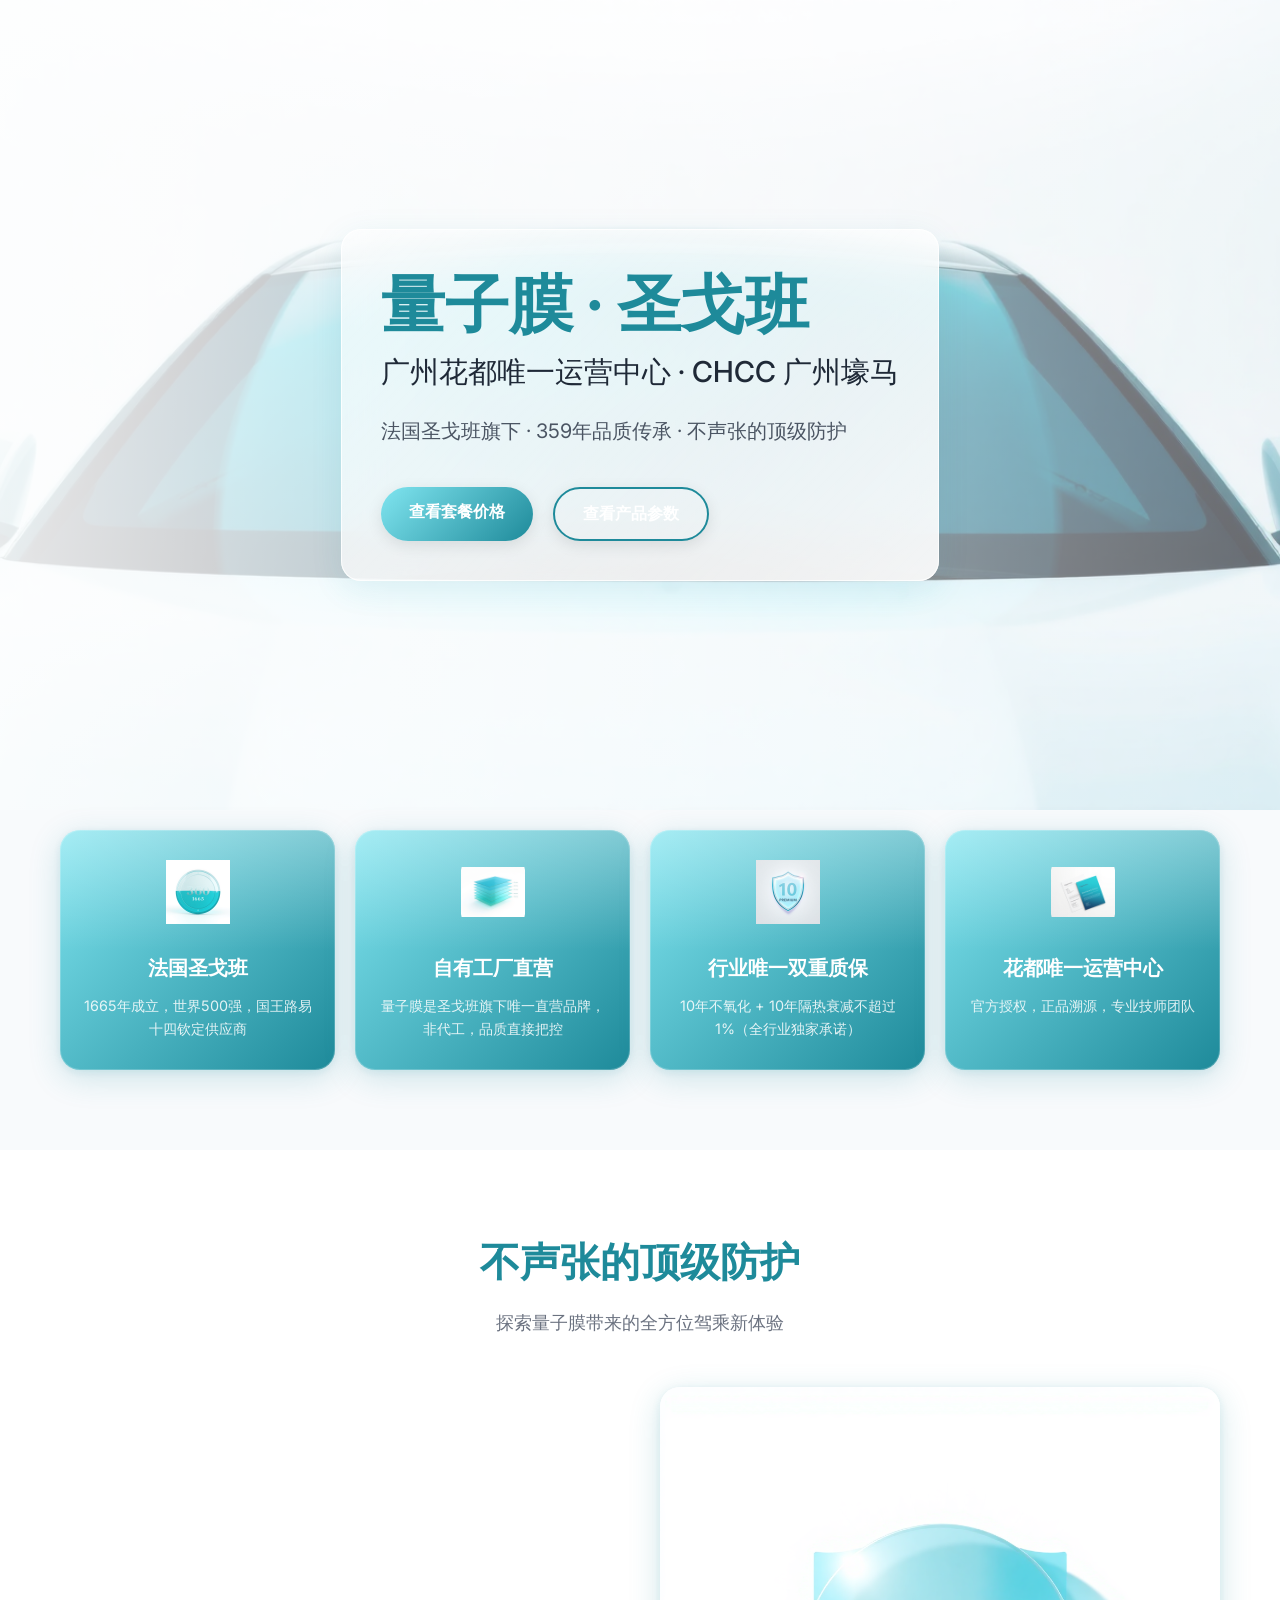
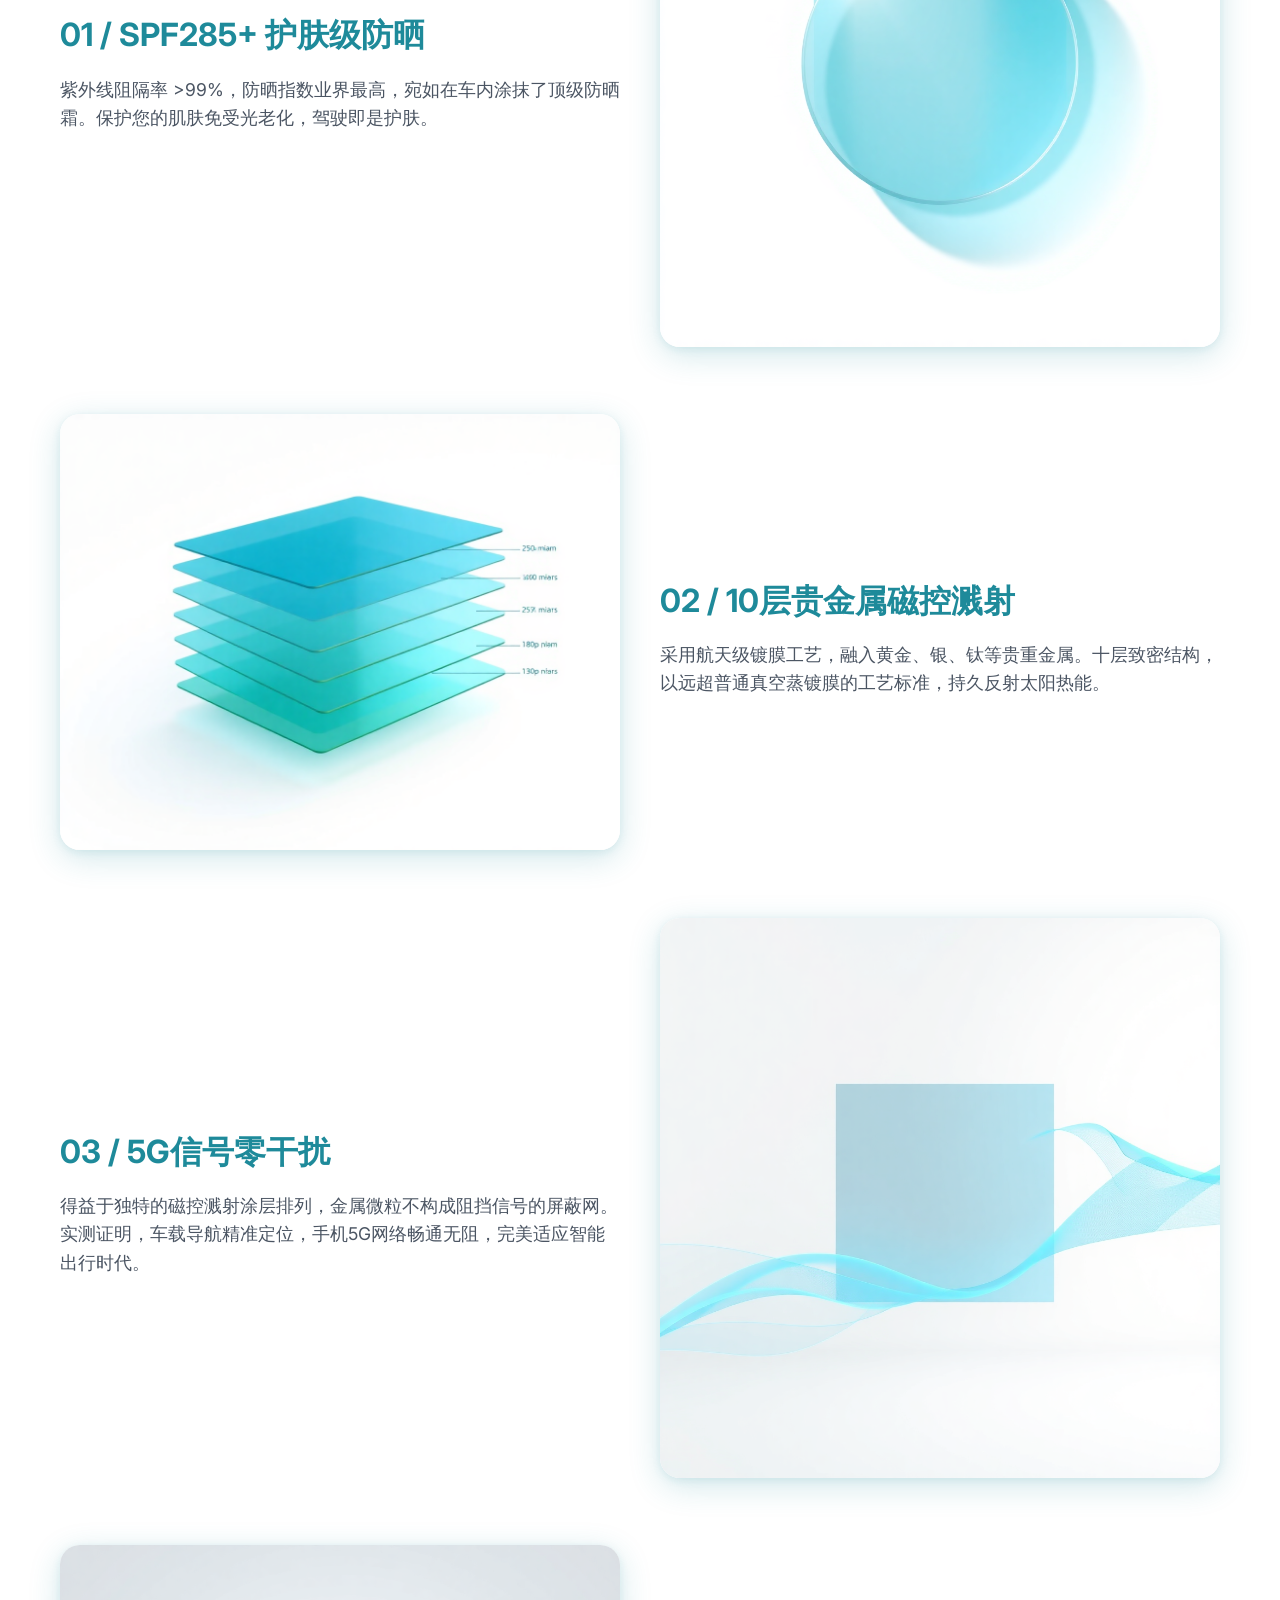
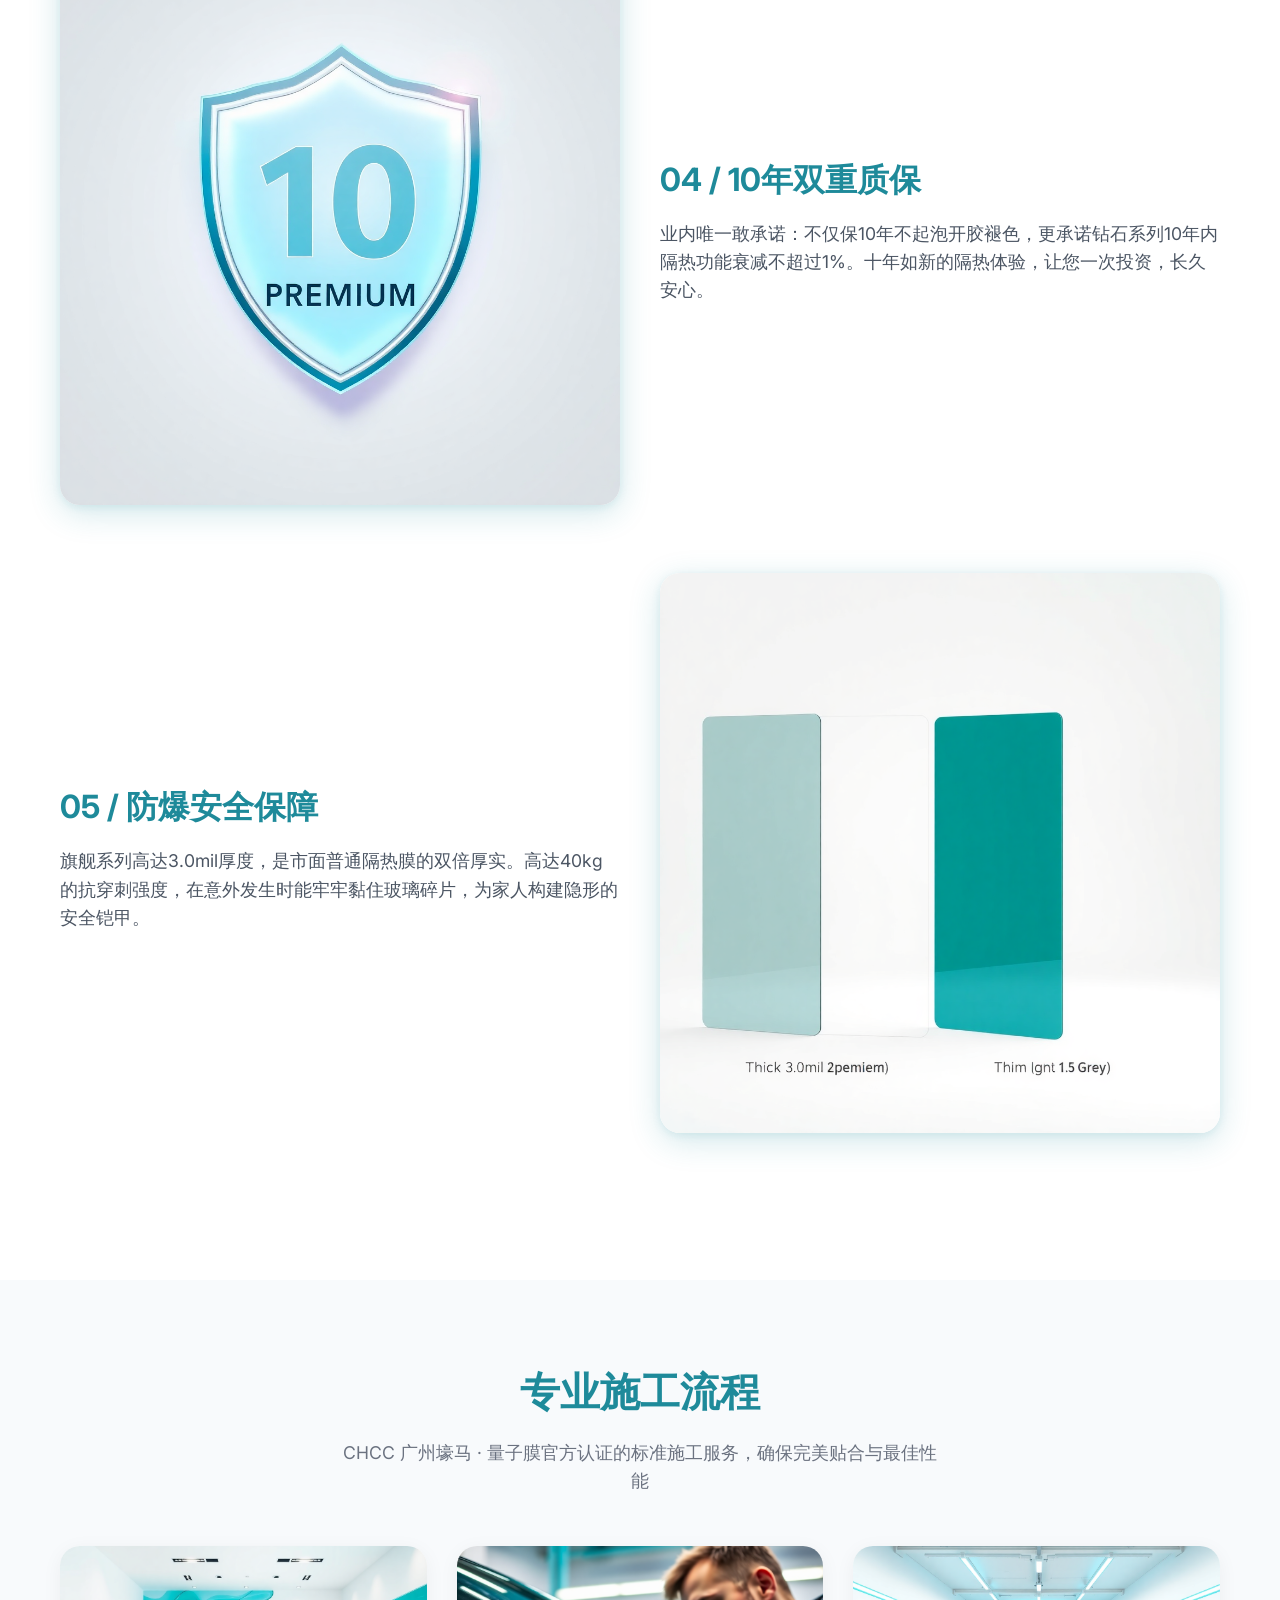
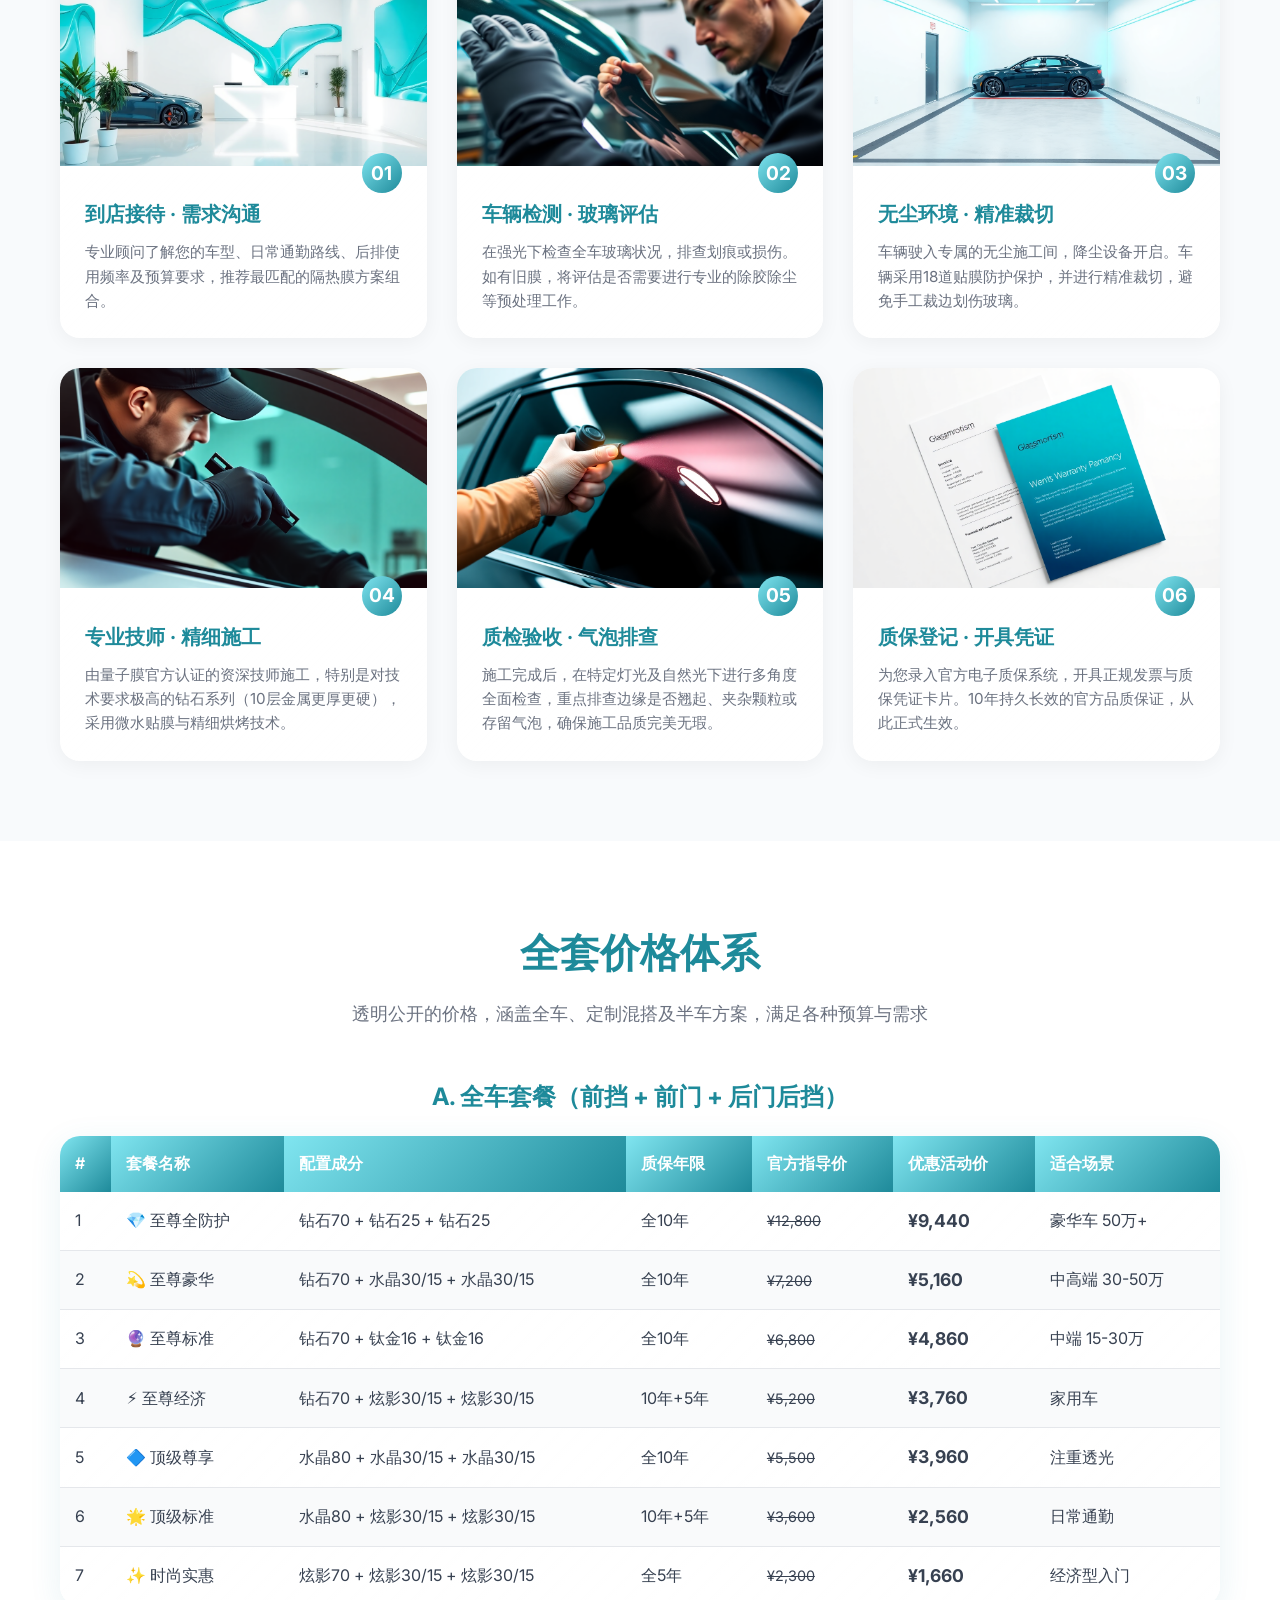
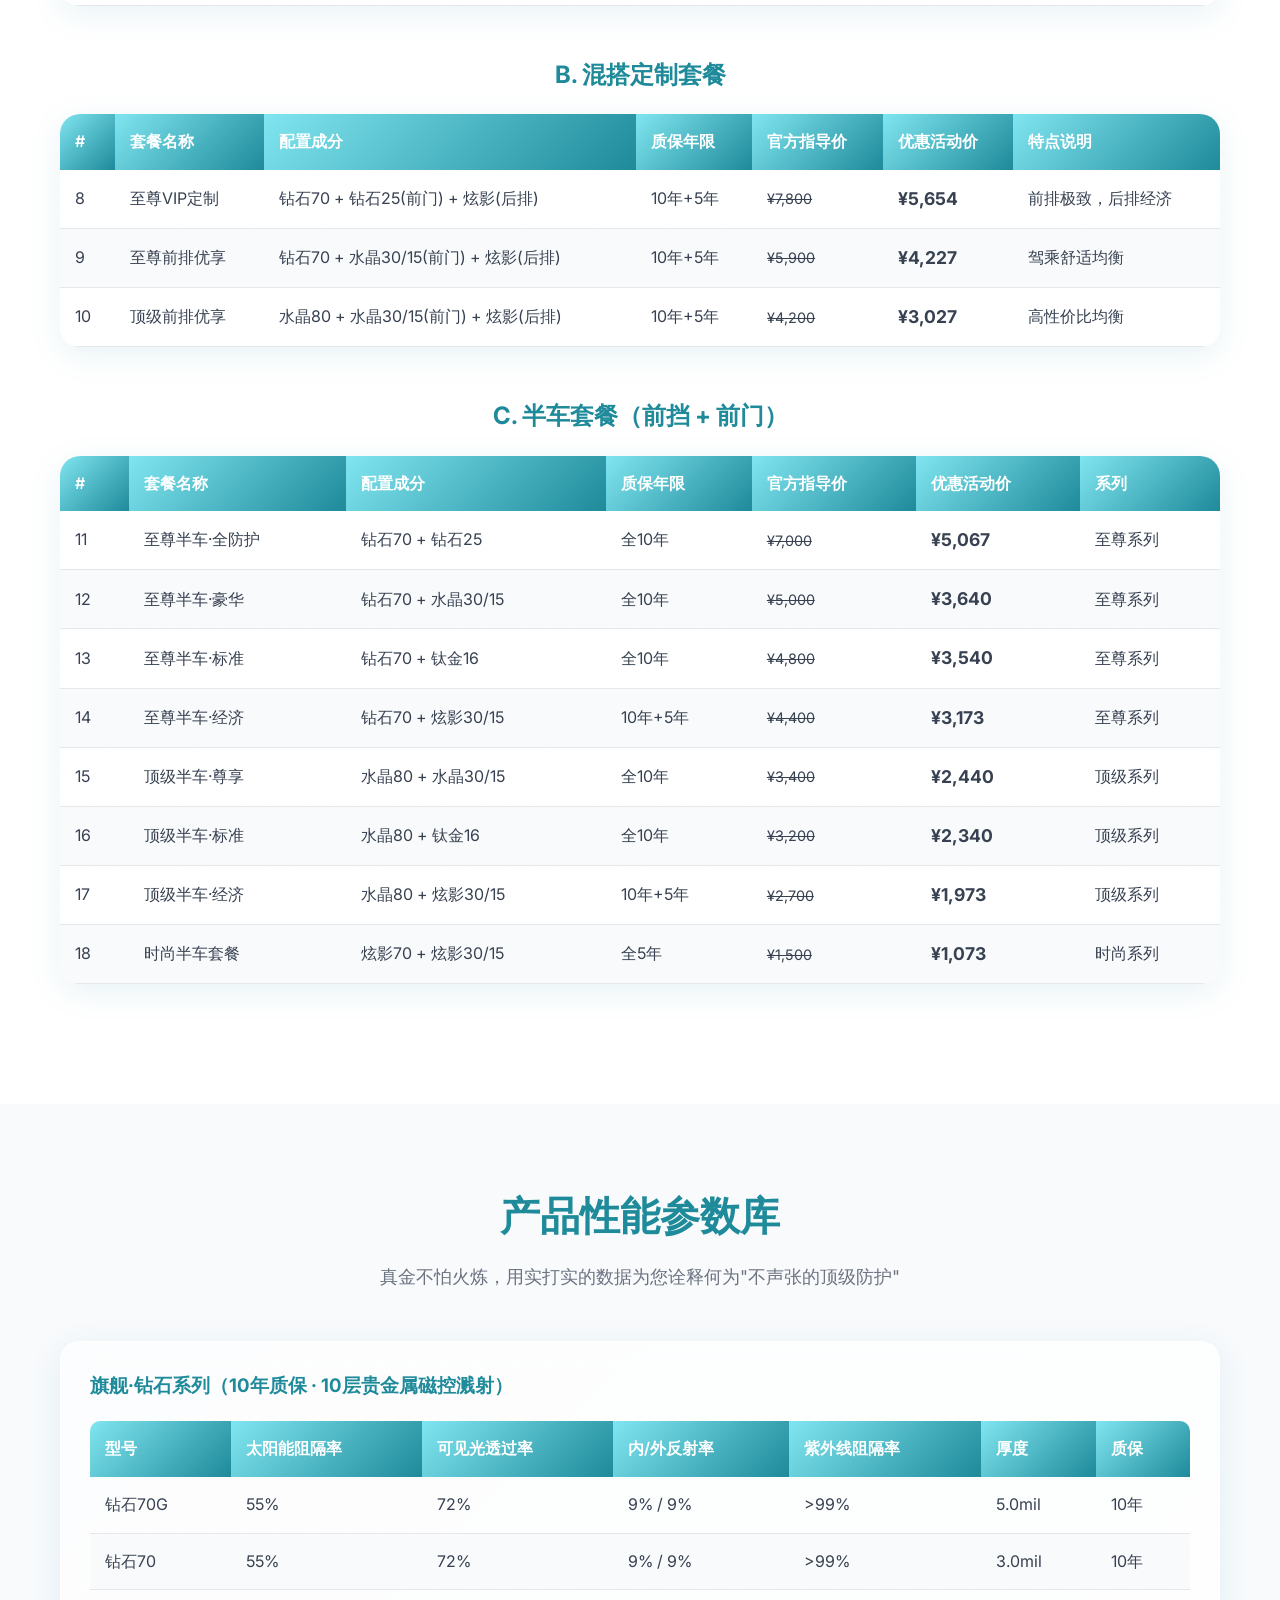
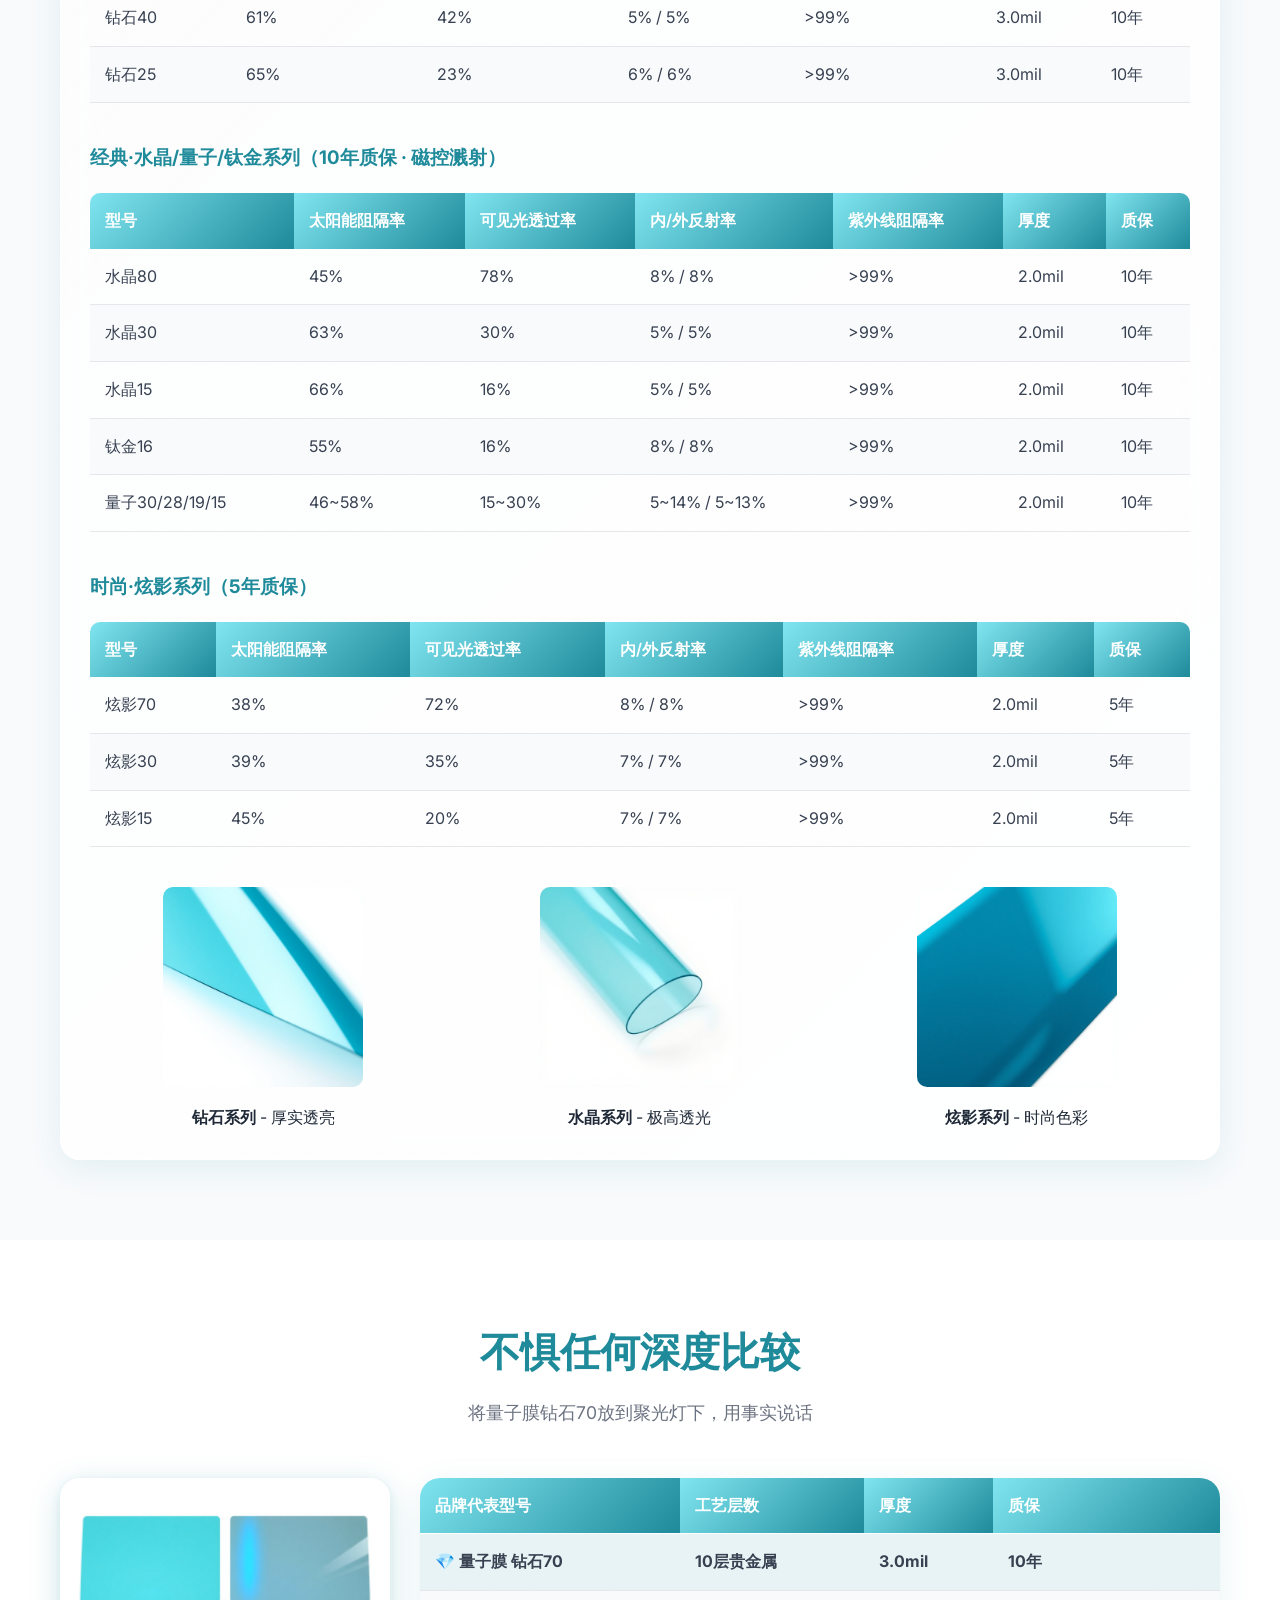
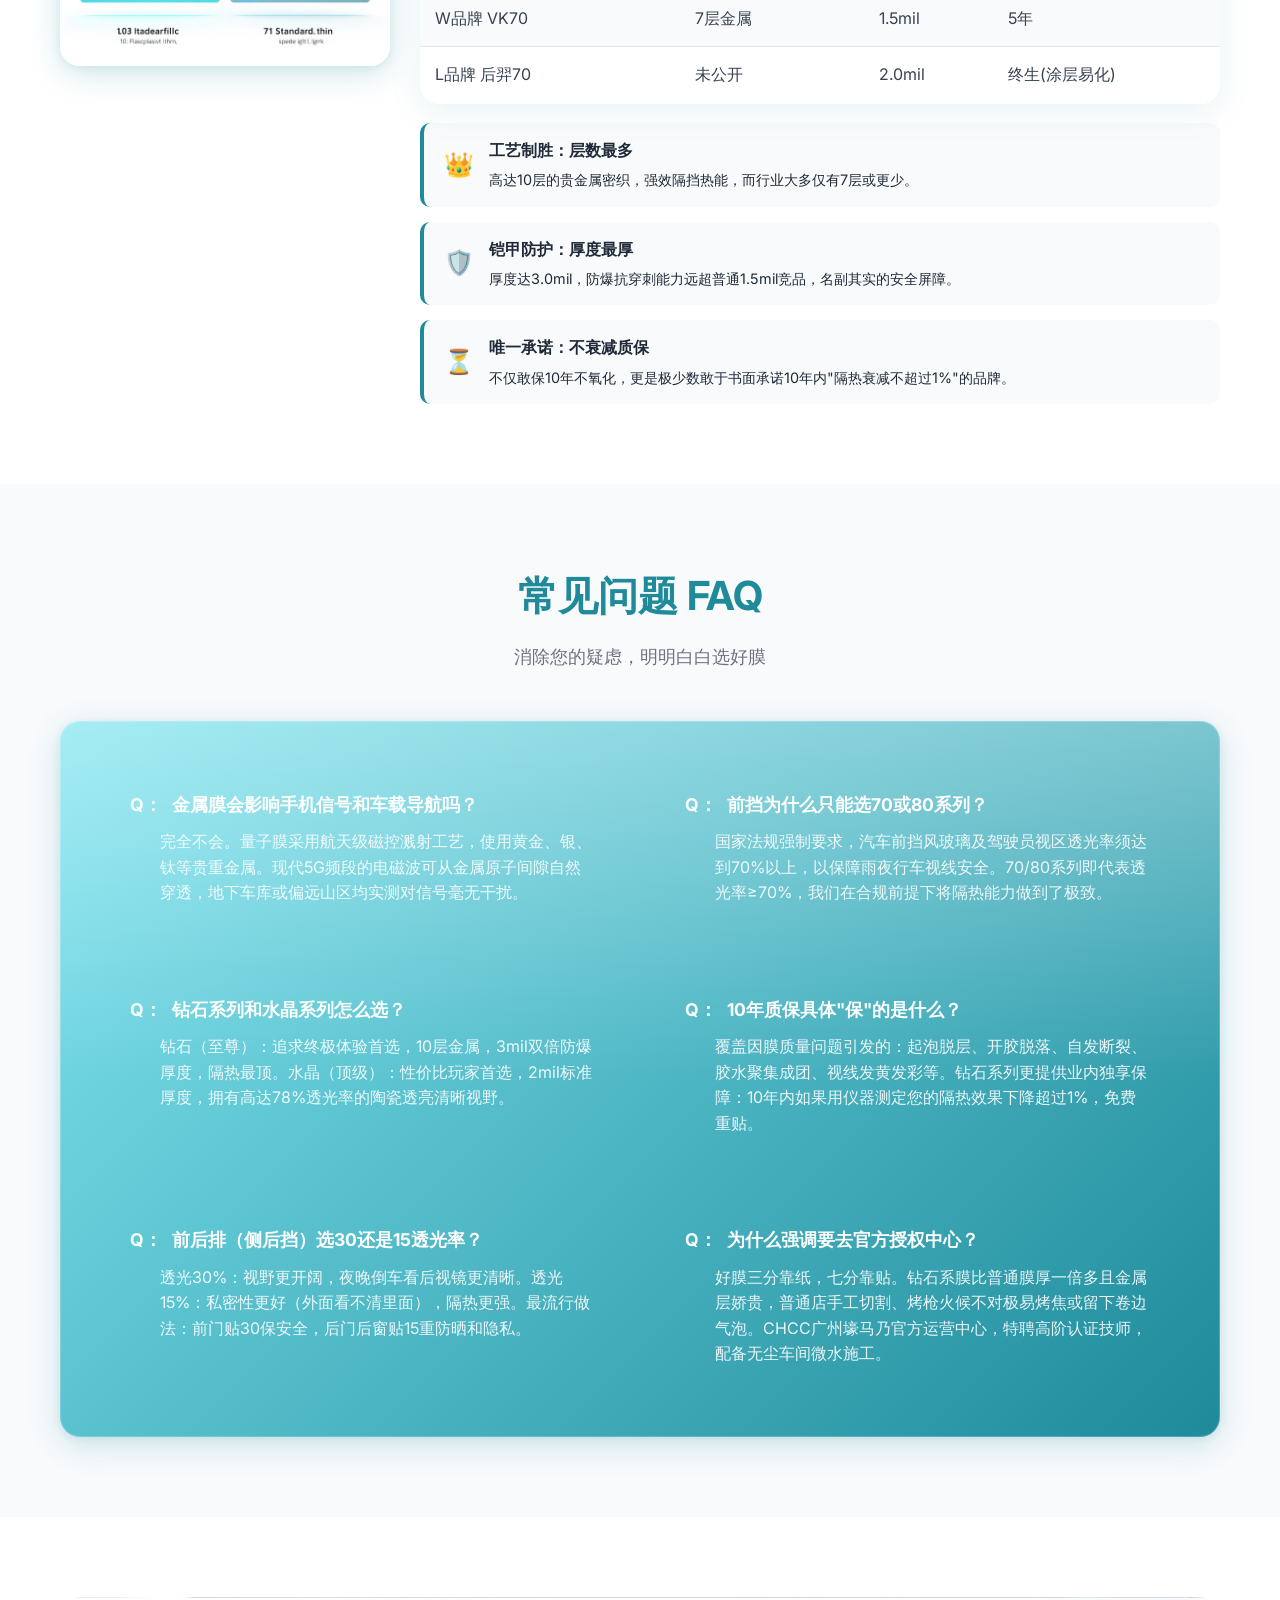
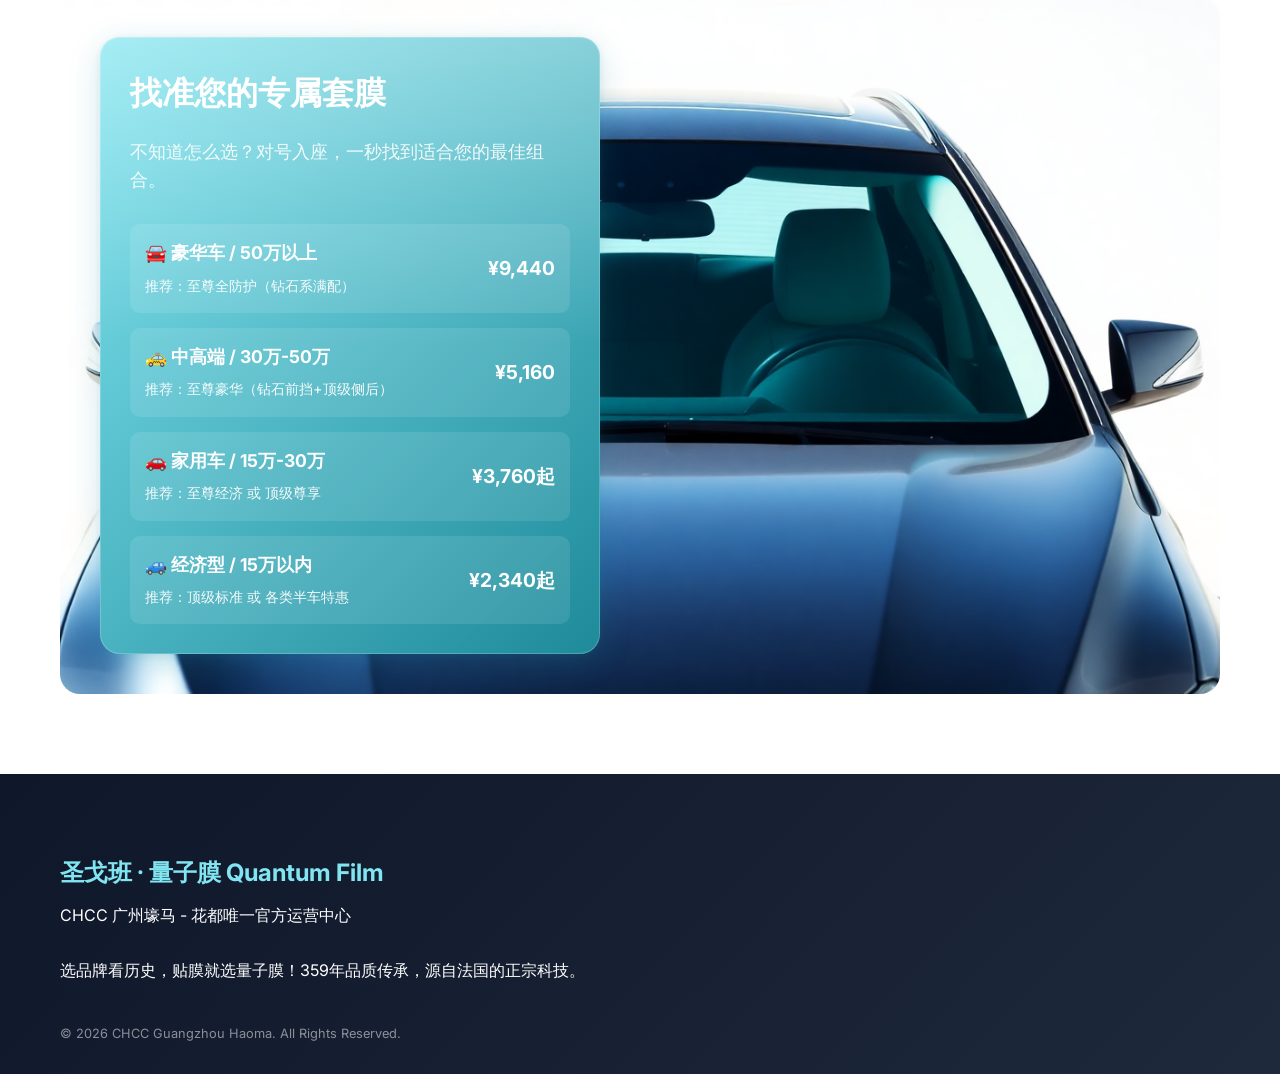
==== index.html @ 3afe1ba3 "feat: 量子膜官方介绍网页初始版本 - 完整的产品介绍页面 - 包含品牌信任背书、核心卖点、套餐价格 - 专业施工流程、产品参数、FAQ等模块 - Glassmorphism 设计风格  Co-A" ====
<!DOCTYPE html>
<html lang="zh-CN">

<head>
    <meta charset="UTF-8">
    <meta name="viewport" content="width=device-width, initial-scale=1.0">
    <title>量子膜 · 圣戈班 - CHCC广州壕马唯一运营中心</title>
    <!-- 引入Google字体 -->
    <link rel="preconnect" href="https://fonts.googleapis.com">
    <link rel="preconnect" href="https://fonts.gstatic.com" crossorigin>
    <link href="https://fonts.googleapis.com/css2?family=Inter:wght@400;500;600;700&display=swap" rel="stylesheet">
    <link rel="stylesheet" href="index.css">
</head>

<body>

    <!-- 模块一：Hero 首屏 -->
    <header class="hero">
        <div class="container">
            <div class="hero-content quantum-glass-light" style="padding: 40px; border-radius: 20px;">
                <h1>量子膜 · 圣戈班</h1>
                <h2>广州花都唯一运营中心 · CHCC 广州壕马</h2>
                <p>法国圣戈班旗下 · 359年品质传承 · 不声张的顶级防护</p>
                <div class="hero-buttons">
                    <a href="#pricing" class="btn btn-primary">查看套餐价格</a>
                    <a href="#parameters" class="btn btn-primary"
                        style="background: transparent; border: 2px solid var(--cyan-deep);">查看产品参数</a>
                </div>
            </div>
        </div>
    </header>

    <!-- 模块二：品牌信任背书（4个卡片） -->
    <section class="trust-cards-section" id="trust">
        <div class="container">
            <div class="grid-4 trust-cards">
                <div class="quantum-glass trust-card interactive-card">
                    <img src="generated_images/02_saint_gobain_badge.png" alt="法国圣戈班">
                    <h3>法国圣戈班</h3>
                    <p>1665年成立，世界500强，国王路易十四钦定供应商</p>
                </div>
                <div class="quantum-glass trust-card interactive-card">
                    <img src="generated_images/03_10_layer_tech.png" style="border-radius: 10px;" alt="自有工厂直营">
                    <h3>自有工厂直营</h3>
                    <p>量子膜是圣戈班旗下唯一直营品牌，非代工，品质直接把控</p>
                </div>
                <div class="quantum-glass trust-card interactive-card">
                    <img src="generated_images/06_10year_warranty.png" alt="行业唯一双重质保">
                    <h3>行业唯一双重质保</h3>
                    <p>10年不氧化 + 10年隔热衰减不超过1%（全行业独家承诺）</p>
                </div>
                <div class="quantum-glass trust-card interactive-card">
                    <img src="generated_images/13_warranty_card.png" style="border-radius: 10px;" alt="花都唯一运营中心">
                    <h3>花都唯一运营中心</h3>
                    <p>官方授权，正品溯源，专业技师团队</p>
                </div>
            </div>
        </div>
    </section>

    <!-- 模块三：核心卖点（5个） -->
    <section class="features" id="features">
        <div class="container">
            <div class="section-header">
                <h2>不声张的顶级防护</h2>
                <p>探索量子膜带来的全方位驾乘新体验</p>
            </div>

            <!-- 卖点1 -->
            <div class="feature-item">
                <div class="feature-image" style="flex: 1;">
                    <img src="generated_images/04_spf_protection.png" alt="SPF285+ 护肤级防晒">
                </div>
                <div class="feature-content" style="flex: 1;">
                    <h3>01 / SPF285+ 护肤级防晒</h3>
                    <p>紫外线阻隔率 >99%，防晒指数业界最高，宛如在车内涂抹了顶级防晒霜。保护您的肌肤免受光老化，驾驶即是护肤。</p>
                </div>
            </div>

            <!-- 卖点2 -->
            <div class="feature-item">
                <div class="feature-image" style="flex: 1;">
                    <img src="generated_images/03_10_layer_tech.png" alt="10层贵金属磁控溅射">
                </div>
                <div class="feature-content" style="flex: 1;">
                    <h3>02 / 10层贵金属磁控溅射</h3>
                    <p>采用航天级镀膜工艺，融入黄金、银、钛等贵重金属。十层致密结构，以远超普通真空蒸镀膜的工艺标准，持久反射太阳热能。</p>
                </div>
            </div>

            <!-- 卖点3 -->
            <div class="feature-item">
                <div class="feature-image" style="flex: 1;">
                    <img src="generated_images/05_5g_signal.png" alt="5G信号零干扰">
                </div>
                <div class="feature-content" style="flex: 1;">
                    <h3>03 / 5G信号零干扰</h3>
                    <p>得益于独特的磁控溅射涂层排列，金属微粒不构成阻挡信号的屏蔽网。实测证明，车载导航精准定位，手机5G网络畅通无阻，完美适应智能出行时代。</p>
                </div>
            </div>

            <!-- 卖点4 -->
            <div class="feature-item">
                <div class="feature-image" style="flex: 1;">
                    <img src="generated_images/06_10year_warranty.png" alt="10年双重质保">
                </div>
                <div class="feature-content" style="flex: 1;">
                    <h3>04 / 10年双重质保</h3>
                    <p>业内唯一敢承诺：不仅保10年不起泡开胶褪色，更承诺钻石系列10年内隔热功能衰减不超过1%。十年如新的隔热体验，让您一次投资，长久安心。</p>
                </div>
            </div>

            <!-- 卖点5 -->
            <div class="feature-item">
                <div class="feature-image" style="flex: 1;">
                    <img src="generated_images/07_safety_thickness.png" alt="防爆安全保障">
                </div>
                <div class="feature-content" style="flex: 1;">
                    <h3>05 / 防爆安全保障</h3>
                    <p>旗舰系列高达3.0mil厚度，是市面普通隔热膜的双倍厚实。高达40kg的抗穿刺强度，在意外发生时能牢牢黏住玻璃碎片，为家人构建隐形的安全铠甲。</p>
                </div>
            </div>

        </div>
    </section>

    <!-- 模块四：贴膜施工流程 -->
    <section class="process" id="process">
        <div class="container">
            <div class="section-header">
                <h2>专业施工流程</h2>
                <p>CHCC 广州壕马 · 量子膜官方认证的标准施工服务，确保完美贴合与最佳性能</p>
            </div>

            <div class="process-grid">
                <div class="process-card">
                    <img src="generated_images/08_reception.png" alt="到店接待" class="process-img">
                    <div class="process-content quantum-glass-light"
                        style="box-shadow: none; border-radius: 0 0 20px 20px;">
                        <span class="process-number">01</span>
                        <h3>到店接待 · 需求沟通</h3>
                        <p>专业顾问了解您的车型、日常通勤路线、后排使用频率及预算要求，推荐最匹配的隔热膜方案组合。</p>
                    </div>
                </div>

                <div class="process-card">
                    <img src="generated_images/09_inspection.png" alt="车辆检测" class="process-img">
                    <div class="process-content quantum-glass-light"
                        style="box-shadow: none; border-radius: 0 0 20px 20px;">
                        <span class="process-number">02</span>
                        <h3>车辆检测 · 玻璃评估</h3>
                        <p>在强光下检查全车玻璃状况，排查划痕或损伤。如有旧膜，将评估是否需要进行专业的除胶除尘等预处理工作。</p>
                    </div>
                </div>

                <div class="process-card">
                    <img src="generated_images/10_clean_workshop.png" alt="无尘环境" class="process-img">
                    <div class="process-content quantum-glass-light"
                        style="box-shadow: none; border-radius: 0 0 20px 20px;">
                        <span class="process-number">03</span>
                        <h3>无尘环境 · 精准裁切</h3>
                        <p>车辆驶入专属的无尘施工间，降尘设备开启。车辆采用18道贴膜防护保护，并进行精准裁切，避免手工裁边划伤玻璃。</p>
                    </div>
                </div>

                <div class="process-card">
                    <img src="generated_images/11_installation.png" alt="专业技师" class="process-img">
                    <div class="process-content quantum-glass-light"
                        style="box-shadow: none; border-radius: 0 0 20px 20px;">
                        <span class="process-number">04</span>
                        <h3>专业技师 · 精细施工</h3>
                        <p>由量子膜官方认证的资深技师施工，特别是对技术要求极高的钻石系列（10层金属更厚更硬），采用微水贴膜与精细烘烤技术。</p>
                    </div>
                </div>

                <div class="process-card">
                    <img src="generated_images/12_quality_check.png" alt="质检验收" class="process-img">
                    <div class="process-content quantum-glass-light"
                        style="box-shadow: none; border-radius: 0 0 20px 20px;">
                        <span class="process-number">05</span>
                        <h3>质检验收 · 气泡排查</h3>
                        <p>施工完成后，在特定灯光及自然光下进行多角度全面检查，重点排查边缘是否翘起、夹杂颗粒或存留气泡，确保施工品质完美无瑕。</p>
                    </div>
                </div>

                <div class="process-card">
                    <img src="generated_images/13_warranty_card.png" alt="质保凭证" class="process-img">
                    <div class="process-content quantum-glass-light"
                        style="box-shadow: none; border-radius: 0 0 20px 20px;">
                        <span class="process-number">06</span>
                        <h3>质保登记 · 开具凭证</h3>
                        <p>为您录入官方电子质保系统，开具正规发票与质保凭证卡片。10年持久长效的官方品质保证，从此正式生效。</p>
                    </div>
                </div>
            </div>
        </div>
    </section>

    <!-- 模块五：全部套餐价格 -->
    <section class="pricing" id="pricing">
        <div class="container">
            <div class="section-header">
                <h2>全套价格体系</h2>
                <p>透明公开的价格，涵盖全车、定制混搭及半车方案，满足各种预算与需求</p>
            </div>

            <div style="margin-bottom: 50px;">
                <h3 style="color: var(--cyan-deep); margin-bottom: 20px; font-size: 1.5rem; text-align: center;">A.
                    全车套餐（前挡 + 前门 + 后门后挡）</h3>
                <div class="pricing-table-container quantum-glass-light">
                    <table class="quantum-table">
                        <thead>
                            <tr>
                                <th>#</th>
                                <th>套餐名称</th>
                                <th>配置成分</th>
                                <th>质保年限</th>
                                <th>官方指导价</th>
                                <th>优惠活动价</th>
                                <th>适合场景</th>
                            </tr>
                        </thead>
                        <tbody>
                            <tr>
                                <td>1</td>
                                <td>💎 至尊全防护</td>
                                <td>钻石70 + 钻石25 + 钻石25</td>
                                <td>全10年</td>
                                <td class="price-old">¥12,800</td>
                                <td class="price-new">¥9,440</td>
                                <td>豪华车 50万+</td>
                            </tr>
                            <tr>
                                <td>2</td>
                                <td>💫 至尊豪华</td>
                                <td>钻石70 + 水晶30/15 + 水晶30/15</td>
                                <td>全10年</td>
                                <td class="price-old">¥7,200</td>
                                <td class="price-new">¥5,160</td>
                                <td>中高端 30-50万</td>
                            </tr>
                            <tr>
                                <td>3</td>
                                <td>🔮 至尊标准</td>
                                <td>钻石70 + 钛金16 + 钛金16</td>
                                <td>全10年</td>
                                <td class="price-old">¥6,800</td>
                                <td class="price-new">¥4,860</td>
                                <td>中端 15-30万</td>
                            </tr>
                            <tr>
                                <td>4</td>
                                <td>⚡ 至尊经济</td>
                                <td>钻石70 + 炫影30/15 + 炫影30/15</td>
                                <td>10年+5年</td>
                                <td class="price-old">¥5,200</td>
                                <td class="price-new">¥3,760</td>
                                <td>家用车</td>
                            </tr>
                            <tr>
                                <td>5</td>
                                <td>🔷 顶级尊享</td>
                                <td>水晶80 + 水晶30/15 + 水晶30/15</td>
                                <td>全10年</td>
                                <td class="price-old">¥5,500</td>
                                <td class="price-new">¥3,960</td>
                                <td>注重透光</td>
                            </tr>
                            <tr>
                                <td>6</td>
                                <td>🌟 顶级标准</td>
                                <td>水晶80 + 炫影30/15 + 炫影30/15</td>
                                <td>10年+5年</td>
                                <td class="price-old">¥3,600</td>
                                <td class="price-new">¥2,560</td>
                                <td>日常通勤</td>
                            </tr>
                            <tr>
                                <td>7</td>
                                <td>✨ 时尚实惠</td>
                                <td>炫影70 + 炫影30/15 + 炫影30/15</td>
                                <td>全5年</td>
                                <td class="price-old">¥2,300</td>
                                <td class="price-new">¥1,660</td>
                                <td>经济型入门</td>
                            </tr>
                        </tbody>
                    </table>
                </div>
            </div>

            <div style="margin-bottom: 50px;">
                <h3 style="color: var(--cyan-deep); margin-bottom: 20px; font-size: 1.5rem; text-align: center;">B.
                    混搭定制套餐</h3>
                <div class="pricing-table-container quantum-glass-light">
                    <table class="quantum-table">
                        <thead>
                            <tr>
                                <th>#</th>
                                <th>套餐名称</th>
                                <th>配置成分</th>
                                <th>质保年限</th>
                                <th>官方指导价</th>
                                <th>优惠活动价</th>
                                <th>特点说明</th>
                            </tr>
                        </thead>
                        <tbody>
                            <tr>
                                <td>8</td>
                                <td>至尊VIP定制</td>
                                <td>钻石70 + 钻石25(前门) + 炫影(后排)</td>
                                <td>10年+5年</td>
                                <td class="price-old">¥7,800</td>
                                <td class="price-new">¥5,654</td>
                                <td>前排极致，后排经济</td>
                            </tr>
                            <tr>
                                <td>9</td>
                                <td>至尊前排优享</td>
                                <td>钻石70 + 水晶30/15(前门) + 炫影(后排)</td>
                                <td>10年+5年</td>
                                <td class="price-old">¥5,900</td>
                                <td class="price-new">¥4,227</td>
                                <td>驾乘舒适均衡</td>
                            </tr>
                            <tr>
                                <td>10</td>
                                <td>顶级前排优享</td>
                                <td>水晶80 + 水晶30/15(前门) + 炫影(后排)</td>
                                <td>10年+5年</td>
                                <td class="price-old">¥4,200</td>
                                <td class="price-new">¥3,027</td>
                                <td>高性价比均衡</td>
                            </tr>
                        </tbody>
                    </table>
                </div>
            </div>

            <div>
                <h3 style="color: var(--cyan-deep); margin-bottom: 20px; font-size: 1.5rem; text-align: center;">C.
                    半车套餐（前挡 + 前门）</h3>
                <div class="pricing-table-container quantum-glass-light">
                    <table class="quantum-table">
                        <thead>
                            <tr>
                                <th>#</th>
                                <th>套餐名称</th>
                                <th>配置成分</th>
                                <th>质保年限</th>
                                <th>官方指导价</th>
                                <th>优惠活动价</th>
                                <th>系列</th>
                            </tr>
                        </thead>
                        <tbody>
                            <tr>
                                <td>11</td>
                                <td>至尊半车·全防护</td>
                                <td>钻石70 + 钻石25</td>
                                <td>全10年</td>
                                <td class="price-old">¥7,000</td>
                                <td class="price-new">¥5,067</td>
                                <td>至尊系列</td>
                            </tr>
                            <tr>
                                <td>12</td>
                                <td>至尊半车·豪华</td>
                                <td>钻石70 + 水晶30/15</td>
                                <td>全10年</td>
                                <td class="price-old">¥5,000</td>
                                <td class="price-new">¥3,640</td>
                                <td>至尊系列</td>
                            </tr>
                            <tr>
                                <td>13</td>
                                <td>至尊半车·标准</td>
                                <td>钻石70 + 钛金16</td>
                                <td>全10年</td>
                                <td class="price-old">¥4,800</td>
                                <td class="price-new">¥3,540</td>
                                <td>至尊系列</td>
                            </tr>
                            <tr>
                                <td>14</td>
                                <td>至尊半车·经济</td>
                                <td>钻石70 + 炫影30/15</td>
                                <td>10年+5年</td>
                                <td class="price-old">¥4,400</td>
                                <td class="price-new">¥3,173</td>
                                <td>至尊系列</td>
                            </tr>
                            <tr>
                                <td>15</td>
                                <td>顶级半车·尊享</td>
                                <td>水晶80 + 水晶30/15</td>
                                <td>全10年</td>
                                <td class="price-old">¥3,400</td>
                                <td class="price-new">¥2,440</td>
                                <td>顶级系列</td>
                            </tr>
                            <tr>
                                <td>16</td>
                                <td>顶级半车·标准</td>
                                <td>水晶80 + 钛金16</td>
                                <td>全10年</td>
                                <td class="price-old">¥3,200</td>
                                <td class="price-new">¥2,340</td>
                                <td>顶级系列</td>
                            </tr>
                            <tr>
                                <td>17</td>
                                <td>顶级半车·经济</td>
                                <td>水晶80 + 炫影30/15</td>
                                <td>10年+5年</td>
                                <td class="price-old">¥2,700</td>
                                <td class="price-new">¥1,973</td>
                                <td>顶级系列</td>
                            </tr>
                            <tr>
                                <td>18</td>
                                <td>时尚半车套餐</td>
                                <td>炫影70 + 炫影30/15</td>
                                <td>全5年</td>
                                <td class="price-old">¥1,500</td>
                                <td class="price-new">¥1,073</td>
                                <td>时尚系列</td>
                            </tr>
                        </tbody>
                    </table>
                </div>
            </div>

        </div>
    </section>

    <!-- 模块六：全部产品参数 -->
    <section class="parameters" id="parameters">
        <div class="container">
            <div class="section-header">
                <h2>产品性能参数库</h2>
                <p>真金不怕火炼，用实打实的数据为您诠释何为"不声张的顶级防护"</p>
            </div>

            <div class="quantum-glass-light" style="padding: 30px;">
                <h3 style="color: var(--cyan-deep); margin-bottom: 20px;">旗舰·钻石系列（10年质保 · 10层贵金属磁控溅射）</h3>
                <div class="pricing-table-container">
                    <table class="quantum-table">
                        <thead>
                            <tr>
                                <th>型号</th>
                                <th>太阳能阻隔率</th>
                                <th>可见光透过率</th>
                                <th>内/外反射率</th>
                                <th>紫外线阻隔率</th>
                                <th>厚度</th>
                                <th>质保</th>
                            </tr>
                        </thead>
                        <tbody>
                            <tr>
                                <td>钻石70G</td>
                                <td>55%</td>
                                <td>72%</td>
                                <td>9% / 9%</td>
                                <td>>99%</td>
                                <td>5.0mil</td>
                                <td>10年</td>
                            </tr>
                            <tr>
                                <td>钻石70</td>
                                <td>55%</td>
                                <td>72%</td>
                                <td>9% / 9%</td>
                                <td>>99%</td>
                                <td>3.0mil</td>
                                <td>10年</td>
                            </tr>
                            <tr>
                                <td>钻石40</td>
                                <td>61%</td>
                                <td>42%</td>
                                <td>5% / 5%</td>
                                <td>>99%</td>
                                <td>3.0mil</td>
                                <td>10年</td>
                            </tr>
                            <tr>
                                <td>钻石25</td>
                                <td>65%</td>
                                <td>23%</td>
                                <td>6% / 6%</td>
                                <td>>99%</td>
                                <td>3.0mil</td>
                                <td>10年</td>
                            </tr>
                        </tbody>
                    </table>
                </div>

                <h3 style="color: var(--cyan-deep); margin: 30px 0 20px;">经典·水晶/量子/钛金系列（10年质保 · 磁控溅射）</h3>
                <div class="pricing-table-container">
                    <table class="quantum-table">
                        <thead>
                            <tr>
                                <th>型号</th>
                                <th>太阳能阻隔率</th>
                                <th>可见光透过率</th>
                                <th>内/外反射率</th>
                                <th>紫外线阻隔率</th>
                                <th>厚度</th>
                                <th>质保</th>
                            </tr>
                        </thead>
                        <tbody>
                            <tr>
                                <td>水晶80</td>
                                <td>45%</td>
                                <td>78%</td>
                                <td>8% / 8%</td>
                                <td>>99%</td>
                                <td>2.0mil</td>
                                <td>10年</td>
                            </tr>
                            <tr>
                                <td>水晶30</td>
                                <td>63%</td>
                                <td>30%</td>
                                <td>5% / 5%</td>
                                <td>>99%</td>
                                <td>2.0mil</td>
                                <td>10年</td>
                            </tr>
                            <tr>
                                <td>水晶15</td>
                                <td>66%</td>
                                <td>16%</td>
                                <td>5% / 5%</td>
                                <td>>99%</td>
                                <td>2.0mil</td>
                                <td>10年</td>
                            </tr>
                            <tr>
                                <td>钛金16</td>
                                <td>55%</td>
                                <td>16%</td>
                                <td>8% / 8%</td>
                                <td>>99%</td>
                                <td>2.0mil</td>
                                <td>10年</td>
                            </tr>
                            <tr>
                                <td>量子30/28/19/15</td>
                                <td>46~58%</td>
                                <td>15~30%</td>
                                <td>5~14% / 5~13%</td>
                                <td>>99%</td>
                                <td>2.0mil</td>
                                <td>10年</td>
                            </tr>
                        </tbody>
                    </table>
                </div>

                <h3 style="color: var(--cyan-deep); margin: 30px 0 20px;">时尚·炫影系列（5年质保）</h3>
                <div class="pricing-table-container">
                    <table class="quantum-table">
                        <thead>
                            <tr>
                                <th>型号</th>
                                <th>太阳能阻隔率</th>
                                <th>可见光透过率</th>
                                <th>内/外反射率</th>
                                <th>紫外线阻隔率</th>
                                <th>厚度</th>
                                <th>质保</th>
                            </tr>
                        </thead>
                        <tbody>
                            <tr>
                                <td>炫影70</td>
                                <td>38%</td>
                                <td>72%</td>
                                <td>8% / 8%</td>
                                <td>>99%</td>
                                <td>2.0mil</td>
                                <td>5年</td>
                            </tr>
                            <tr>
                                <td>炫影30</td>
                                <td>39%</td>
                                <td>35%</td>
                                <td>7% / 7%</td>
                                <td>>99%</td>
                                <td>2.0mil</td>
                                <td>5年</td>
                            </tr>
                            <tr>
                                <td>炫影15</td>
                                <td>45%</td>
                                <td>20%</td>
                                <td>7% / 7%</td>
                                <td>>99%</td>
                                <td>2.0mil</td>
                                <td>5年</td>
                            </tr>
                        </tbody>
                    </table>
                </div>

                <div class="grid-3" style="margin-top: 40px; text-align: center;">
                    <div>
                        <img src="generated_images/15_diamond_series.png" alt="钻石系列膜样特写"
                            style="width: 100%; max-width: 200px; border-radius: 10px; margin-bottom: 10px;">
                        <p><strong>钻石系列</strong> - 厚实透亮</p>
                    </div>
                    <div>
                        <img src="generated_images/16_crystal_series.png" alt="水晶系列膜样特写"
                            style="width: 100%; max-width: 200px; border-radius: 10px; margin-bottom: 10px;">
                        <p><strong>水晶系列</strong> - 极高透光</p>
                    </div>
                    <div>
                        <img src="generated_images/17_fashion_series.png" alt="炫影系列膜样特写"
                            style="width: 100%; max-width: 200px; border-radius: 10px; margin-bottom: 10px;">
                        <p><strong>炫影系列</strong> - 时尚色彩</p>
                    </div>
                </div>

            </div>
        </div>
    </section>

    <!-- 模块七：竞品对比 -->
    <section class="comparison" id="comparison">
        <div class="container">
            <div class="section-header">
                <h2>不惧任何深度比较</h2>
                <p>将量子膜钻石70放到聚光灯下，用事实说话</p>
            </div>

            <div class="grid-2">
                <div>
                    <img src="generated_images/14_comparison.png" alt="竞品对比概念图" class="comparison-image">
                </div>
                <div>
                    <div class="pricing-table-container quantum-glass-light" style="margin-bottom: 20px;">
                        <table class="quantum-table">
                            <thead>
                                <tr>
                                    <th>品牌代表型号</th>
                                    <th>工艺层数</th>
                                    <th>厚度</th>
                                    <th>质保</th>
                                </tr>
                            </thead>
                            <tbody>
                                <tr style="background-color: rgba(30, 138, 154, 0.1); font-weight: bold;">
                                    <td>💎 量子膜 钻石70</td>
                                    <td>10层贵金属</td>
                                    <td>3.0mil</td>
                                    <td>10年</td>
                                </tr>
                                <tr>
                                    <td>W品牌 VK70</td>
                                    <td>7层金属</td>
                                    <td>1.5mil</td>
                                    <td>5年</td>
                                </tr>
                                <tr>
                                    <td>L品牌 后羿70</td>
                                    <td>未公开</td>
                                    <td>2.0mil</td>
                                    <td>终生(涂层易化)</td>
                                </tr>
                            </tbody>
                        </table>
                    </div>

                    <div class="advantage-list">
                        <div class="advantage-item">
                            <span style="font-size: 1.5rem;">👑</span>
                            <div>
                                <strong>工艺制胜：层数最多</strong>
                                <p style="font-size: 0.9rem; margin-top: 5px;">高达10层的贵金属密织，强效隔挡热能，而行业大多仅有7层或更少。</p>
                            </div>
                        </div>
                        <div class="advantage-item">
                            <span style="font-size: 1.5rem;">🛡️</span>
                            <div>
                                <strong>铠甲防护：厚度最厚</strong>
                                <p style="font-size: 0.9rem; margin-top: 5px;">厚度达3.0mil，防爆抗穿刺能力远超普通1.5mil竞品，名副其实的安全屏障。
                                </p>
                            </div>
                        </div>
                        <div class="advantage-item">
                            <span style="font-size: 1.5rem;">⏳</span>
                            <div>
                                <strong>唯一承诺：不衰减质保</strong>
                                <p style="font-size: 0.9rem; margin-top: 5px;">不仅敢保10年不氧化，更是极少数敢于书面承诺10年内"隔热衰减不超过1%"的品牌。
                                </p>
                            </div>
                        </div>
                    </div>
                </div>
            </div>
        </div>
    </section>

    <!-- 模块八：常见问题 FAQ -->
    <section class="faq" id="faq">
        <div class="container">
            <div class="section-header">
                <h2>常见问题 FAQ</h2>
                <p>消除您的疑虑，明明白白选好膜</p>
            </div>

            <div class="faq-grid quantum-glass" style="padding: 40px;">
                <div class="faq-item">
                    <h3><span class="faq-icon">Q：</span>金属膜会影响手机信号和车载导航吗？</h3>
                    <p>完全不会。量子膜采用航天级磁控溅射工艺，使用黄金、银、钛等贵重金属。现代5G频段的电磁波可从金属原子间隙自然穿透，地下车库或偏远山区均实测对信号毫无干扰。</p>
                </div>
                <div class="faq-item">
                    <h3><span class="faq-icon">Q：</span>前挡为什么只能选70或80系列？</h3>
                    <p>国家法规强制要求，汽车前挡风玻璃及驾驶员视区透光率须达到70%以上，以保障雨夜行车视线安全。70/80系列即代表透光率≥70%，我们在合规前提下将隔热能力做到了极致。</p>
                </div>
                <div class="faq-item">
                    <h3><span class="faq-icon">Q：</span>钻石系列和水晶系列怎么选？</h3>
                    <p>钻石（至尊）：追求终极体验首选，10层金属，3mil双倍防爆厚度，隔热最顶。水晶（顶级）：性价比玩家首选，2mil标准厚度，拥有高达78%透光率的陶瓷透亮清晰视野。</p>
                </div>
                <div class="faq-item">
                    <h3><span class="faq-icon">Q：</span>10年质保具体"保"的是什么？</h3>
                    <p>覆盖因膜质量问题引发的：起泡脱层、开胶脱落、自发断裂、胶水聚集成团、视线发黄发彩等。钻石系列更提供业内独享保障：10年内如果用仪器测定您的隔热效果下降超过1%，免费重贴。</p>
                </div>
                <div class="faq-item">
                    <h3><span class="faq-icon">Q：</span>前后排（侧后挡）选30还是15透光率？</h3>
                    <p>透光30%：视野更开阔，夜晚倒车看后视镜更清晰。透光15%：私密性更好（外面看不清里面），隔热更强。最流行做法：前门贴30保安全，后门后窗贴15重防晒和隐私。</p>
                </div>
                <div class="faq-item">
                    <h3><span class="faq-icon">Q：</span>为什么强调要去官方授权中心？</h3>
                    <p>好膜三分靠纸，七分靠贴。钻石系膜比普通膜厚一倍多且金属层娇贵，普通店手工切割、烤枪火候不对极易烤焦或留下卷边气泡。CHCC广州壕马乃官方运营中心，特聘高阶认证技师，配备无尘车间微水施工。</p>
                </div>
            </div>
        </div>
    </section>

    <!-- 模块九：选膜推荐引导 -->
    <section class="recommendation">
        <div class="container">
            <div class="recommendation-banner">
                <div class="recommend-content quantum-glass">
                    <h2 style="font-size: 2rem; margin-bottom: 20px;">找准您的专属套膜</h2>
                    <p style="margin-bottom: 30px; font-size: 1.1rem; color: rgba(255,255,255,0.9);">
                        不知道怎么选？对号入座，一秒找到适合您的最佳组合。</p>

                    <div style="display: flex; flex-direction: column; gap: 15px;">
                        <div
                            style="background: rgba(255,255,255,0.1); padding: 15px; border-radius: 10px; display: flex; justify-content: space-between; align-items: center;">
                            <div>
                                <h4 style="color: white; font-size: 1.1rem; margin-bottom: 5px;">🚘 豪华车 / 50万以上</h4>
                                <span style="font-size: 0.9rem;">推荐：至尊全防护（钻石系满配）</span>
                            </div>
                            <strong style="font-size: 1.2rem;">¥9,440</strong>
                        </div>

                        <div
                            style="background: rgba(255,255,255,0.1); padding: 15px; border-radius: 10px; display: flex; justify-content: space-between; align-items: center;">
                            <div>
                                <h4 style="color: white; font-size: 1.1rem; margin-bottom: 5px;">🚕 中高端 / 30万-50万</h4>
                                <span style="font-size: 0.9rem;">推荐：至尊豪华（钻石前挡+顶级侧后）</span>
                            </div>
                            <strong style="font-size: 1.2rem;">¥5,160</strong>
                        </div>

                        <div
                            style="background: rgba(255,255,255,0.1); padding: 15px; border-radius: 10px; display: flex; justify-content: space-between; align-items: center;">
                            <div>
                                <h4 style="color: white; font-size: 1.1rem; margin-bottom: 5px;">🚗 家用车 / 15万-30万</h4>
                                <span style="font-size: 0.9rem;">推荐：至尊经济 或 顶级尊享</span>
                            </div>
                            <strong style="font-size: 1.2rem;">¥3,760起</strong>
                        </div>

                        <div
                            style="background: rgba(255,255,255,0.1); padding: 15px; border-radius: 10px; display: flex; justify-content: space-between; align-items: center;">
                            <div>
                                <h4 style="color: white; font-size: 1.1rem; margin-bottom: 5px;">🚙 经济型 / 15万以内</h4>
                                <span style="font-size: 0.9rem;">推荐：顶级标准 或 各类半车特惠</span>
                            </div>
                            <strong style="font-size: 1.2rem;">¥2,340起</strong>
                        </div>
                    </div>
                </div>
            </div>
        </div>
    </section>

    <footer>
        <div class="container">
            <h2 style="color: var(--cyan-light); margin-bottom: 10px;">圣戈班 · 量子膜 Quantum Film</h2>
            <p style="margin-bottom: 30px;">CHCC 广州壕马 - 花都唯一官方运营中心</p>
            <p>选品牌看历史，贴膜就选量子膜！359年品质传承，源自法国的正宗科技。</p>
            <p style="font-size: 0.8rem; margin-top: 40px; opacity: 0.5;">© 2026 CHCC Guangzhou Haoma. All Rights
                Reserved.</p>
        </div>
    </footer>

</body>

</html>
---- index.css ----
:root {
  --cyan-light: #80E5F0;
  --cyan-deep: #1E8A9A;
  --bg-color: #F8FAFC;
  --text-dark: #1F2937;
  --text-light: #FFFFFF;
  --glass-shadow: 0 8px 32px rgba(30, 138, 154, 0.2), 0 2px 8px rgba(30, 138, 154, 0.1), inset 0 0 0 1px rgba(255, 255, 255, 0.2);
}

* {
  margin: 0;
  padding: 0;
  box-sizing: border-box;
}

body {
  font-family: 'Inter', system-ui, -apple-system, sans-serif;
  background-color: var(--bg-color);
  color: var(--text-dark);
  line-height: 1.6;
  -webkit-font-smoothing: antialiased;
}

.container {
  max-width: 1200px;
  margin: 0 auto;
  padding: 0 20px;
}

/* Glassmorphism Utilities */
.quantum-glass {
  background: linear-gradient(135deg, var(--cyan-light) 0%, var(--cyan-deep) 100%);
  backdrop-filter: blur(20px);
  -webkit-backdrop-filter: blur(20px);
  position: relative;
  overflow: hidden;
  border-radius: 20px;
  box-shadow: var(--glass-shadow);
  color: var(--text-light);
  transition: transform 0.3s ease, box-shadow 0.3s ease;
}

.quantum-glass::before {
  content: '';
  position: absolute;
  top: 0;
  left: 0;
  right: 0;
  height: 50%;
  background: linear-gradient(180deg, rgba(255, 255, 255, 0.3) 0%, transparent 100%);
  pointer-events: none;
}

.quantum-glass:hover {
  transform: translateY(-5px);
  box-shadow: 0 15px 40px rgba(30, 138, 154, 0.3), inset 0 0 0 1px rgba(255, 255, 255, 0.3);
}

.quantum-glass-light {
  background: linear-gradient(135deg, rgba(255, 255, 255, 0.6) 0%, rgba(255, 255, 255, 0.9) 100%);
  backdrop-filter: blur(20px);
  -webkit-backdrop-filter: blur(20px);
  position: relative;
  border-radius: 20px;
  box-shadow: 0 8px 32px rgba(30, 138, 154, 0.1), inset 0 0 0 1px rgba(255, 255, 255, 0.8);
  color: var(--text-dark);
}

/* Typography on Glass */
.quantum-glass h1,
.quantum-glass h2,
.quantum-glass h3,
.quantum-glass h4 {
  color: #FFFFFF;
  position: relative;
  z-index: 1;
}

.quantum-glass p,
.quantum-glass span {
  color: rgba(255, 255, 255, 0.95);
  position: relative;
  z-index: 1;
}

/* Buttons */
.btn {
  display: inline-block;
  padding: 12px 28px;
  border-radius: 30px;
  font-weight: 600;
  text-decoration: none;
  transition: all 0.3s ease;
  cursor: pointer;
  border: none;
  position: relative;
  z-index: 1;
}

.btn-primary {
  background: #FFFFFF;
  color: var(--cyan-deep);
  box-shadow: 0 4px 15px rgba(0, 0, 0, 0.1);
}

.btn-primary:hover {
  background: var(--cyan-light);
  color: #FFFFFF;
  box-shadow: 0 6px 20px rgba(30, 138, 154, 0.3);
}

.btn-outline {
  background: transparent;
  color: #FFFFFF;
  border: 2px solid #FFFFFF;
}

.btn-outline:hover {
  background: rgba(255, 255, 255, 0.1);
}

/* Section Spacing */
section {
  padding: 80px 0;
}

.section-header {
  text-align: center;
  margin-bottom: 50px;
}

.section-header h2 {
  font-size: 2.5rem;
  color: var(--cyan-deep);
  margin-bottom: 15px;
}

.section-header p {
  font-size: 1.1rem;
  color: #6B7280;
  max-width: 600px;
  margin: 0 auto;
}

/* Base Layout Component Styles */
.grid-2 {
  display: grid;
  grid-template-columns: repeat(2, 1fr);
  gap: 30px;
}

.grid-3 {
  display: grid;
  grid-template-columns: repeat(3, 1fr);
  gap: 30px;
}

.grid-4 {
  display: grid;
  grid-template-columns: repeat(4, 1fr);
  gap: 20px;
}

@media (max-width: 992px) {
  .grid-4 {
    grid-template-columns: repeat(2, 1fr);
  }

  .grid-3 {
    grid-template-columns: repeat(2, 1fr);
  }
}

@media (max-width: 768px) {

  .grid-2,
  .grid-3,
  .grid-4 {
    grid-template-columns: 1fr;
  }

  section {
    padding: 50px 0;
  }

  .section-header h2 {
    font-size: 2rem;
  }
}

/* Hero Section */
.hero {
  min-height: 90vh;
  display: flex;
  align-items: center;
  position: relative;
  background-image: url('generated_images/01_hero_banner.png');
  background-size: cover;
  background-position: center;
}

.hero::after {
  content: '';
  position: absolute;
  top: 0;
  left: 0;
  right: 0;
  bottom: 0;
  background: linear-gradient(90deg, rgba(255, 255, 255, 0.9) 0%, rgba(255, 255, 255, 0.4) 100%);
  z-index: 0;
}

.hero-content {
  position: relative;
  z-index: 1;
  max-width: 600px;
}

.hero h1 {
  font-size: 4rem;
  color: var(--cyan-deep);
  line-height: 1.1;
  margin-bottom: 10px;
}

.hero h2 {
  font-size: 1.8rem;
  color: var(--text-dark);
  font-weight: 500;
  margin-bottom: 20px;
}

.hero p {
  font-size: 1.25rem;
  color: #4B5563;
  margin-bottom: 40px;
}

.hero-buttons {
  display: flex;
  gap: 20px;
}

.hero-buttons .btn-primary {
  background: linear-gradient(135deg, var(--cyan-light) 0%, var(--cyan-deep) 100%);
  color: white;
  border: none;
}

.hero-buttons .btn-primary:hover {
  background: linear-gradient(135deg, var(--cyan-deep) 0%, var(--cyan-light) 100%);
}

.hero-buttons .btn-outline {
  color: var(--cyan-deep);
  border-color: var(--cyan-deep);
}

.hero-buttons .btn-outline:hover {
  background: rgba(30, 138, 154, 0.05);
}

/* Trust Cards */
.trust-cards {
  margin-top: -60px;
  position: relative;
  z-index: 10;
}

.trust-card {
  padding: 30px 20px;
  text-align: center;
  height: 100%;
}

.trust-card img {
  width: 64px;
  height: 64px;
  object-fit: contain;
  margin-bottom: 20px;
}

.trust-card h3 {
  font-size: 1.25rem;
  margin-bottom: 10px;
}

.trust-card p {
  font-size: 0.9rem;
  opacity: 0.9;
}

/* Features */
.features {
  background: white;
}

.feature-item {
  display: flex;
  align-items: center;
  gap: 40px;
  margin-bottom: 60px;
}

.feature-item:nth-child(even) {
  flex-direction: row-reverse;
}

.feature-image img {
  width: 100%;
  border-radius: 20px;
  box-shadow: var(--glass-shadow);
}

.feature-content h3 {
  font-size: 2rem;
  color: var(--cyan-deep);
  margin-bottom: 15px;
}

.feature-content p {
  font-size: 1.1rem;
  color: #4B5563;
}

/* Process Section */
.process {
  background-color: var(--bg-color);
}

.process-grid {
  display: grid;
  grid-template-columns: repeat(3, 1fr);
  gap: 30px;
}

.process-card {
  border-radius: 20px;
  overflow: hidden;
  background: white;
  box-shadow: 0 4px 20px rgba(0, 0, 0, 0.05);
  transition: transform 0.3s;
}

.process-card:hover {
  transform: translateY(-5px);
  box-shadow: 0 10px 30px rgba(30, 138, 154, 0.15);
}

.process-img {
  width: 100%;
  height: 220px;
  object-fit: cover;
}

.process-content {
  padding: 25px;
  position: relative;
}

.process-number {
  position: absolute;
  top: -20px;
  right: 25px;
  width: 40px;
  height: 40px;
  background: linear-gradient(135deg, var(--cyan-light) 0%, var(--cyan-deep) 100%);
  color: white;
  border-radius: 50%;
  display: flex;
  align-items: center;
  justify-content: center;
  font-weight: bold;
  font-size: 1.2rem;
  z-index: 1;
}

.process-card h3 {
  color: var(--cyan-deep);
  margin-bottom: 10px;
  font-size: 1.25rem;
}

.process-card p {
  color: #6B7280;
  font-size: 0.95rem;
}

/* Pricing Section */
.pricing {
  background: white;
}

.pricing-table-container {
  overflow-x: auto;
  margin-bottom: 40px;
}

.quantum-table {
  width: 100%;
  border-collapse: separate;
  border-spacing: 0;
  min-width: 800px;
}

.quantum-table th {
  background: linear-gradient(135deg, var(--cyan-light) 0%, var(--cyan-deep) 100%);
  color: white;
  padding: 15px;
  text-align: left;
  font-weight: 600;
}

.quantum-table th:first-child {
  border-top-left-radius: 10px;
}

.quantum-table th:last-child {
  border-top-right-radius: 10px;
}

.quantum-table td {
  padding: 15px;
  border-bottom: 1px solid #E5E7EB;
  color: #374151;
}

.quantum-table tr:nth-child(even) td {
  background-color: #F9FAFB;
}

.quantum-table tr {
  transition: all 0.2s ease;
}

.quantum-table tr:hover td {
  background-color: rgba(30, 138, 154, 0.08);
  transform: scale(1.01);
  box-shadow: 0 2px 10px rgba(0, 0, 0, 0.05);
  position: relative;
  z-index: 2;
}

.price-old {
  text-decoration: line-through;
  color: #9CA3AF;
  font-size: 0.9rem;
}

.price-new {
  color: #EF4444;
  /* Keep red for emphasis on price drop? Or teal? Let's use deep teal for brand consistency */
  color: var(--cyan-deep);
  font-weight: bold;
  font-size: 1.1rem;
}

/* Parameters Section */
.parameters {
  background-color: var(--bg-color);
}

/* Comparison Section */
.comparison {
  background: white;
}

.comparison-image {
  width: 100%;
  border-radius: 20px;
  margin-bottom: 40px;
  box-shadow: var(--glass-shadow);
}

.advantage-list {
  display: flex;
  flex-direction: column;
  gap: 15px;
}

.advantage-item {
  display: flex;
  align-items: center;
  gap: 15px;
  padding: 15px 20px;
  background: #F9FAFB;
  border-radius: 10px;
  border-left: 4px solid var(--cyan-deep);
  transition: all 0.3s ease;
}

.advantage-item:hover {
  transform: translateX(10px);
  background: white;
  box-shadow: 0 5px 15px rgba(30, 138, 154, 0.1);
  border-left-color: var(--cyan-light);
}

/* FAQ Section */
.faq {
  background-color: var(--bg-color);
}

.faq-grid {
  display: grid;
  grid-template-columns: repeat(2, 1fr);
  gap: 30px;
}

.faq-item {
  padding: 30px;
}

.faq-item h3 {
  font-size: 1.1rem;
  margin-bottom: 10px;
  display: flex;
  gap: 10px;
  color: white;
  transition: color 0.3s;
}

.faq-item:hover h3 {
  color: var(--cyan-light);
}

.faq-item p {
  color: rgba(255, 255, 255, 0.9);
  padding-left: 30px;
}

.faq-icon {
  color: var(--cyan-light);
  font-weight: bold;
}

/* Recommendation */
.recommendation {
  background: white;
}

.recommendation-banner {
  border-radius: 20px;
  overflow: hidden;
  position: relative;
  min-height: 400px;
  display: flex;
  align-items: center;
  padding: 40px;
  background-image: url('generated_images/18_family_car.png');
  background-size: cover;
  background-position: center;
}

.recommend-content {
  position: relative;
  z-index: 1;
  max-width: 500px;
  padding: 30px;
}

@media (max-width: 768px) {
  .faq-grid {
    grid-template-columns: 1fr;
  }

  .process-grid {
    grid-template-columns: 1fr;
  }

  .feature-item,
  .feature-item:nth-child(even) {
    flex-direction: column;
  }
}

/* Footer & Navigation */
footer {
  background: linear-gradient(135deg, #0F172A 0%, #1E293B 100%);
  color: white;
  padding: 80px 0 30px;
  position: relative;
}

.footer-content {
  display: grid;
  grid-template-columns: 1fr 2fr 1fr;
  gap: 40px;
}

.footer-nav h3,
.footer-contact h3 {
  color: white;
  margin-bottom: 20px;
  font-size: 1.2rem;
  position: relative;
  display: inline-block;
}

.footer-nav h3::after,
.footer-contact h3::after {
  content: '';
  position: absolute;
  left: 0;
  bottom: -5px;
  width: 50%;
  height: 2px;
  background: var(--cyan-deep);
}

.footer-nav ul {
  list-style: none;
  padding: 0;
}

.footer-nav ul li {
  margin-bottom: 12px;
}

.footer-nav ul li a {
  color: #9CA3AF;
  text-decoration: none;
  transition: all 0.3s ease;
  display: inline-block;
}

.footer-nav ul li a:hover {
  color: var(--cyan-light);
  transform: translateX(5px);
}

.footer-contact p {
  color: #9CA3AF;
  margin-bottom: 10px;
}

.footer-btn {
  padding: 10px 20px;
  font-size: 0.9rem;
}

.footer-btn:hover {
  background: var(--cyan-deep);
  border-color: var(--cyan-deep);
  color: white;
}

@media (max-width: 900px) {
  .footer-content {
    grid-template-columns: 1fr;
    text-align: center;
  }

  .footer-nav h3::after,
  .footer-contact h3::after {
    left: 25%;
  }
}

/* Animations */
.fade-up-element {
  opacity: 0;
  transform: translateY(30px);
  transition: opacity 0.8s ease-out, transform 0.8s ease-out;
}

.fade-up-element.animate-in {
  opacity: 1;
  transform: translateY(0);
}

.interactive-card {
  transition: all 0.4s cubic-bezier(0.175, 0.885, 0.32, 1.275);
}

.interactive-card:hover {
  transform: translateY(-10px) scale(1.05);
  box-shadow: 0 20px 40px rgba(30, 138, 154, 0.4), inset 0 0 0 1px rgba(255, 255, 255, 0.5);
  z-index: 10;
}

/* Fixed Bottom Navigation */
.fixed-bottom-nav {
  position: fixed;
  bottom: 20px;
  left: 50%;
  transform: translateX(-50%);
  width: 90%;
  max-width: 800px;
  padding: 10px 20px;
  border-radius: 40px;
  display: flex;
  justify-content: space-between;
  align-items: center;
  z-index: 1000;
  box-shadow: 0 10px 30px rgba(0, 0, 0, 0.2), inset 0 0 0 1px rgba(255, 255, 255, 0.2);
  background: linear-gradient(135deg, rgba(128, 229, 240, 0.8) 0%, rgba(30, 138, 154, 0.9) 100%);
}

.bottom-nav-list {
  display: flex;
  list-style: none;
  gap: 20px;
  margin: 0;
  padding: 0;
  overflow-x: auto;
  scrollbar-width: none;
  /* Firefox */
}

.bottom-nav-list::-webkit-scrollbar {
  display: none;
  /* Chrome/Safari */
}

.bottom-nav-list li a {
  color: white;
  text-decoration: none;
  font-size: 0.95rem;
  font-weight: 500;
  white-space: nowrap;
  padding: 5px 10px;
  border-radius: 20px;
  transition: background 0.3s;
}

.bottom-nav-list li a:hover {
  background: rgba(255, 255, 255, 0.2);
}

.nav-action-btn {
  padding: 8px 20px;
  border-radius: 30px;
  font-size: 0.95rem;
  white-space: nowrap;
  flex-shrink: 0;
}

@media (max-width: 768px) {
  .fixed-bottom-nav {
    width: 95%;
    bottom: 10px;
    padding: 8px 15px;
  }

  .bottom-nav-list {
    gap: 15px;
  }

  .bottom-nav-list li a {
    font-size: 0.85rem;
    padding: 4px 8px;
  }

  .nav-action-btn {
    padding: 6px 15px;
    font-size: 0.85rem;
  }
}
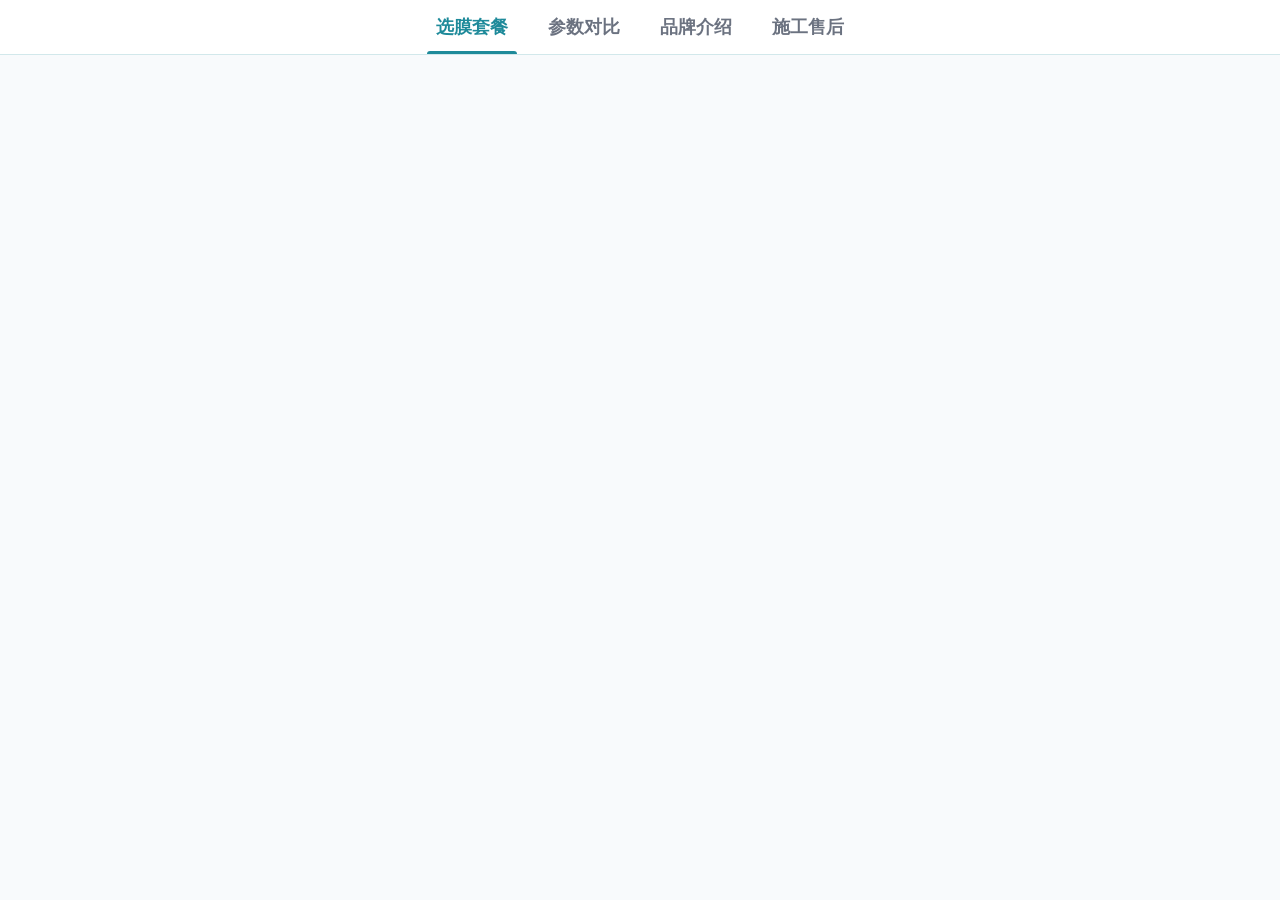
==== commit 15e6f96a: "update: 更新网页内容和样式 Co-Authored-By: Claude Sonnet 4.5 <noreply@anthropic.com>" ====
--- a/index.html
+++ b/index.html
@@ -14,6 +14,19 @@
 
 <body>
 
+    <!-- 顶部标签导航 -->
+    <nav class="top-tabs-nav" id="topNav">
+        <button class="tab-btn active" data-target="tab-pricing">选膜套餐</button>
+        <button class="tab-btn" data-target="tab-parameters">参数对比</button>
+        <button class="tab-btn" data-target="tab-intro">品牌介绍</button>
+        <button class="tab-btn" data-target="tab-service">施工售后</button>
+    </nav>
+
+
+        </div>
+
+    <!-- TAB: 品牌介绍 -->
+    <div id="tab-intro" class="tab-pane">
     <!-- 模块一：Hero 首屏 -->
     <header class="hero">
         <div class="container">
@@ -22,8 +35,8 @@
                 <h2>广州花都唯一运营中心 · CHCC 广州壕马</h2>
                 <p>法国圣戈班旗下 · 359年品质传承 · 不声张的顶级防护</p>
                 <div class="hero-buttons">
-                    <a href="#pricing" class="btn btn-primary">查看套餐价格</a>
-                    <a href="#parameters" class="btn btn-primary"
+                    <a href="#" class="btn btn-primary js-switch-tab" data-target="tab-pricing">查看套餐价格</a>
+                    <a href="#" class="btn btn-primary js-switch-tab" data-target="tab-parameters"
                         style="background: transparent; border: 2px solid var(--cyan-deep);">查看产品参数</a>
                 </div>
             </div>
@@ -124,6 +137,10 @@
         </div>
     </section>
 
+        </div>
+
+    <!-- TAB: 施工售后 -->
+    <div id="tab-service" class="tab-pane">
     <!-- 模块四：贴膜施工流程 -->
     <section class="process" id="process">
         <div class="container">
@@ -196,7 +213,9 @@
         </div>
     </section>
 
-    <!-- 模块五：全部套餐价格 -->
+    <!-- TAB: 选膜套餐 -->
+    <div id="tab-pricing" class="tab-pane active">
+    
     <section class="pricing" id="pricing">
         <div class="container">
             <div class="section-header">
@@ -435,6 +454,10 @@
         </div>
     </section>
 
+        </div>
+
+    <!-- TAB: 参数对比 -->
+    <div id="tab-parameters" class="tab-pane">
     <!-- 模块六：全部产品参数 -->
     <section class="parameters" id="parameters">
         <div class="container">
@@ -707,45 +730,9 @@
         </div>
     </section>
 
-    <!-- 模块八：常见问题 FAQ -->
-    <section class="faq" id="faq">
-        <div class="container">
-            <div class="section-header">
-                <h2>常见问题 FAQ</h2>
-                <p>消除您的疑虑，明明白白选好膜</p>
-            </div>
-
-            <div class="faq-grid quantum-glass" style="padding: 40px;">
-                <div class="faq-item">
-                    <h3><span class="faq-icon">Q：</span>金属膜会影响手机信号和车载导航吗？</h3>
-                    <p>完全不会。量子膜采用航天级磁控溅射工艺，使用黄金、银、钛等贵重金属。现代5G频段的电磁波可从金属原子间隙自然穿透，地下车库或偏远山区均实测对信号毫无干扰。</p>
-                </div>
-                <div class="faq-item">
-                    <h3><span class="faq-icon">Q：</span>前挡为什么只能选70或80系列？</h3>
-                    <p>国家法规强制要求，汽车前挡风玻璃及驾驶员视区透光率须达到70%以上，以保障雨夜行车视线安全。70/80系列即代表透光率≥70%，我们在合规前提下将隔热能力做到了极致。</p>
-                </div>
-                <div class="faq-item">
-                    <h3><span class="faq-icon">Q：</span>钻石系列和水晶系列怎么选？</h3>
-                    <p>钻石（至尊）：追求终极体验首选，10层金属，3mil双倍防爆厚度，隔热最顶。水晶（顶级）：性价比玩家首选，2mil标准厚度，拥有高达78%透光率的陶瓷透亮清晰视野。</p>
-                </div>
-                <div class="faq-item">
-                    <h3><span class="faq-icon">Q：</span>10年质保具体"保"的是什么？</h3>
-                    <p>覆盖因膜质量问题引发的：起泡脱层、开胶脱落、自发断裂、胶水聚集成团、视线发黄发彩等。钻石系列更提供业内独享保障：10年内如果用仪器测定您的隔热效果下降超过1%，免费重贴。</p>
-                </div>
-                <div class="faq-item">
-                    <h3><span class="faq-icon">Q：</span>前后排（侧后挡）选30还是15透光率？</h3>
-                    <p>透光30%：视野更开阔，夜晚倒车看后视镜更清晰。透光15%：私密性更好（外面看不清里面），隔热更强。最流行做法：前门贴30保安全，后门后窗贴15重防晒和隐私。</p>
-                </div>
-                <div class="faq-item">
-                    <h3><span class="faq-icon">Q：</span>为什么强调要去官方授权中心？</h3>
-                    <p>好膜三分靠纸，七分靠贴。钻石系膜比普通膜厚一倍多且金属层娇贵，普通店手工切割、烤枪火候不对极易烤焦或留下卷边气泡。CHCC广州壕马乃官方运营中心，特聘高阶认证技师，配备无尘车间微水施工。</p>
-                </div>
-            </div>
-        </div>
-    </section>
-
-    <!-- 模块九：选膜推荐引导 -->
-    <section class="recommendation">
+    
+
+    
         <div class="container">
             <div class="recommendation-banner">
                 <div class="recommend-content quantum-glass">
@@ -795,6 +782,44 @@
         </div>
     </section>
 
+    <!-- 模块八：常见问题 FAQ -->
+    <section class="faq" id="faq">
+        <div class="container">
+            <div class="section-header">
+                <h2>常见问题 FAQ</h2>
+                <p>消除您的疑虑，明明白白选好膜</p>
+            </div>
+
+            <div class="faq-grid quantum-glass" style="padding: 40px;">
+                <div class="faq-item">
+                    <h3><span class="faq-icon">Q：</span>金属膜会影响手机信号和车载导航吗？</h3>
+                    <p>完全不会。量子膜采用航天级磁控溅射工艺，使用黄金、银、钛等贵重金属。现代5G频段的电磁波可从金属原子间隙自然穿透，地下车库或偏远山区均实测对信号毫无干扰。</p>
+                </div>
+                <div class="faq-item">
+                    <h3><span class="faq-icon">Q：</span>前挡为什么只能选70或80系列？</h3>
+                    <p>国家法规强制要求，汽车前挡风玻璃及驾驶员视区透光率须达到70%以上，以保障雨夜行车视线安全。70/80系列即代表透光率≥70%，我们在合规前提下将隔热能力做到了极致。</p>
+                </div>
+                <div class="faq-item">
+                    <h3><span class="faq-icon">Q：</span>钻石系列和水晶系列怎么选？</h3>
+                    <p>钻石（至尊）：追求终极体验首选，10层金属，3mil双倍防爆厚度，隔热最顶。水晶（顶级）：性价比玩家首选，2mil标准厚度，拥有高达78%透光率的陶瓷透亮清晰视野。</p>
+                </div>
+                <div class="faq-item">
+                    <h3><span class="faq-icon">Q：</span>10年质保具体"保"的是什么？</h3>
+                    <p>覆盖因膜质量问题引发的：起泡脱层、开胶脱落、自发断裂、胶水聚集成团、视线发黄发彩等。钻石系列更提供业内独享保障：10年内如果用仪器测定您的隔热效果下降超过1%，免费重贴。</p>
+                </div>
+                <div class="faq-item">
+                    <h3><span class="faq-icon">Q：</span>前后排（侧后挡）选30还是15透光率？</h3>
+                    <p>透光30%：视野更开阔，夜晚倒车看后视镜更清晰。透光15%：私密性更好（外面看不清里面），隔热更强。最流行做法：前门贴30保安全，后门后窗贴15重防晒和隐私。</p>
+                </div>
+                <div class="faq-item">
+                    <h3><span class="faq-icon">Q：</span>为什么强调要去官方授权中心？</h3>
+                    <p>好膜三分靠纸，七分靠贴。钻石系膜比普通膜厚一倍多且金属层娇贵，普通店手工切割、烤枪火候不对极易烤焦或留下卷边气泡。CHCC广州壕马乃官方运营中心，特聘高阶认证技师，配备无尘车间微水施工。</p>
+                </div>
+            </div>
+        </div>
+    </section>
+    </div>
+
     <footer>
         <div class="container">
             <h2 style="color: var(--cyan-light); margin-bottom: 10px;">圣戈班 · 量子膜 Quantum Film</h2>
@@ -805,6 +830,53 @@
         </div>
     </footer>
 
+
+    <!-- Tab Switching Logic -->
+    <script>
+        document.addEventListener('DOMContentLoaded', () => {
+            const tabBtns = document.querySelectorAll('.tab-btn');
+            const tabPanes = document.querySelectorAll('.tab-pane');
+            const jsSwitchBtns = document.querySelectorAll('.js-switch-tab');
+
+            function switchTab(targetId) {
+                // Remove active class from all
+                tabBtns.forEach(btn => btn.classList.remove('active'));
+                tabPanes.forEach(pane => pane.classList.remove('active'));
+
+                // Add active class to target
+                const targetBtn = document.querySelector(`.tab-btn[data-target="${targetId}"]`);
+                const targetPane = document.getElementById(targetId);
+                
+                if (targetBtn) targetBtn.classList.add('active');
+                if (targetPane) targetPane.classList.add('active');
+                
+                // Scroll to top of nav
+                const navElement = document.getElementById('topNav');
+                if (navElement) {
+                   window.scrollTo({
+                       top: navElement.offsetTop,
+                       behavior: 'smooth'
+                   });
+                }
+            }
+
+            // Bind top nav clicks
+            tabBtns.forEach(btn => {
+                btn.addEventListener('click', () => {
+                    switchTab(btn.dataset.target);
+                });
+            });
+
+            // Bind cross-tab links (e.g. hero buttons)
+            jsSwitchBtns.forEach(btn => {
+                btn.addEventListener('click', (e) => {
+                    e.preventDefault();
+                    switchTab(btn.dataset.target);
+                });
+            });
+        });
+    </script>
+
 </body>
 
 </html>
--- a/index.css
+++ b/index.css
@@ -1,3 +1,63 @@
+
+/* --- Tab Navigation Styles --- */
+.top-tabs-nav {
+  position: sticky;
+  top: 0;
+  z-index: 1000;
+  background: rgba(255, 255, 255, 0.9);
+  backdrop-filter: blur(10px);
+  -webkit-backdrop-filter: blur(10px);
+  border-bottom: 1px solid rgba(30, 138, 154, 0.2);
+  display: flex;
+  justify-content: center;
+  padding: 0 10px;
+  overflow-x: auto;
+  scrollbar-width: none;
+}
+.top-tabs-nav::-webkit-scrollbar { display: none; }
+
+.tab-btn {
+  background: transparent;
+  border: none;
+  font-size: 1.1rem;
+  font-weight: 600;
+  color: #6B7280;
+  padding: 15px 20px;
+  cursor: pointer;
+  position: relative;
+  transition: color 0.3s;
+  white-space: nowrap;
+}
+.tab-btn:hover {
+  color: var(--cyan-deep);
+}
+.tab-btn.active {
+  color: var(--cyan-deep);
+}
+.tab-btn.active::after {
+  content: '';
+  position: absolute;
+  bottom: 0;
+  left: 10%;
+  width: 80%;
+  height: 3px;
+  background: var(--cyan-deep);
+  border-radius: 3px 3px 0 0;
+}
+
+/* --- Tab Content Styles --- */
+.tab-pane {
+  display: none;
+  animation: fadeIn 0.4s ease-in-out;
+}
+.tab-pane.active {
+  display: block;
+}
+@keyframes fadeIn {
+  from { opacity: 0; transform: translateY(10px); }
+  to { opacity: 1; transform: translateY(0); }
+}
+
 :root {
   --cyan-light: #80E5F0;
   --cyan-deep: #1E8A9A;
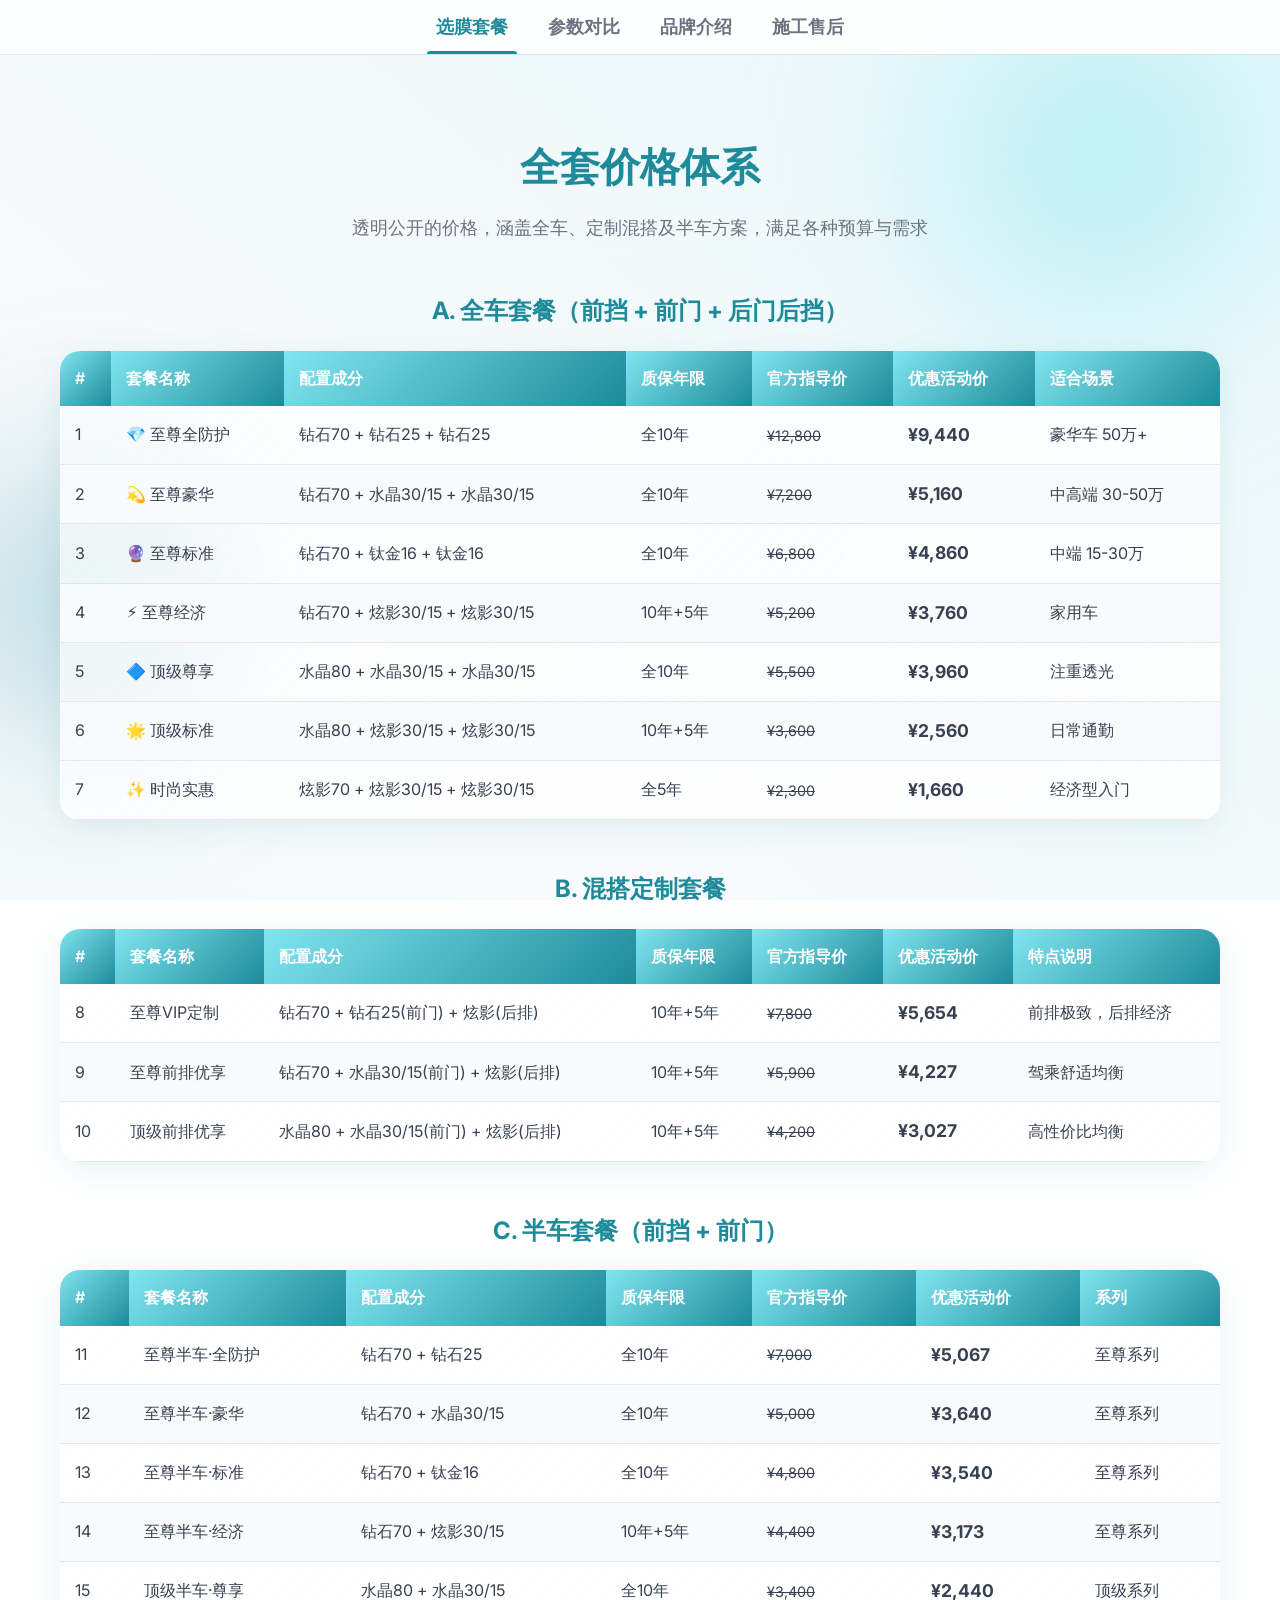
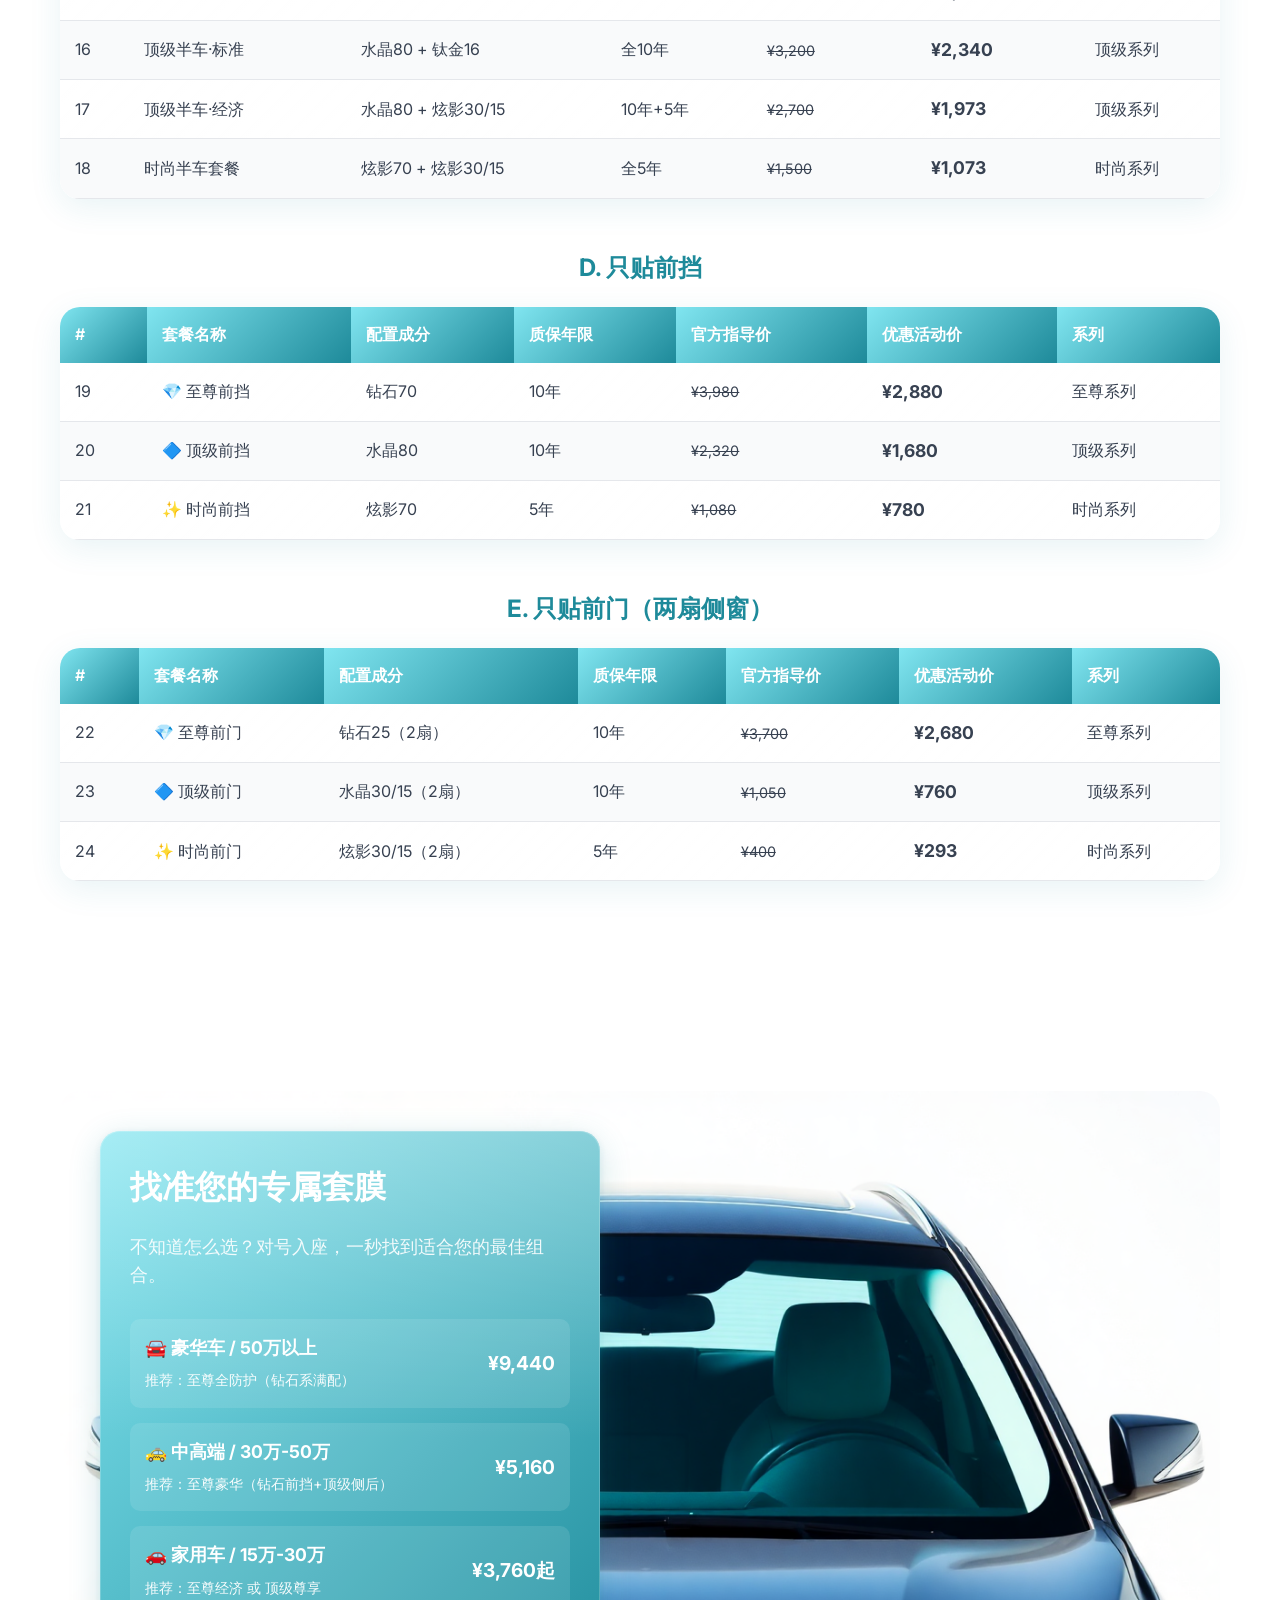
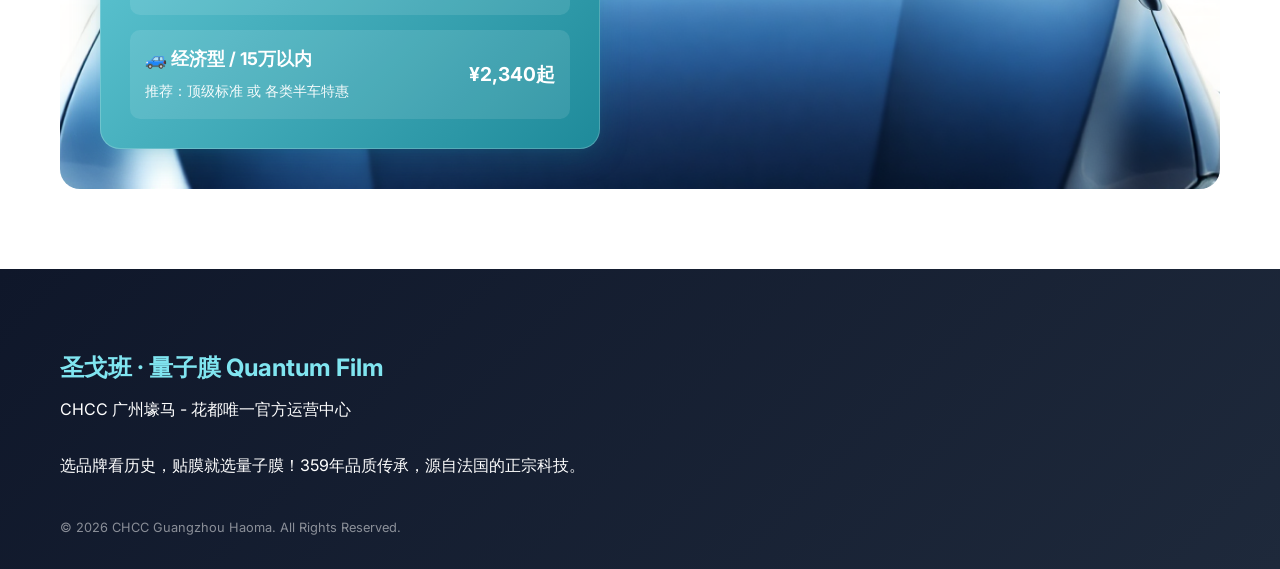
==== commit 3222c288: "Update index.html and index.css" ====
--- a/index.html
+++ b/index.html
@@ -5,14 +5,242 @@
     <meta charset="UTF-8">
     <meta name="viewport" content="width=device-width, initial-scale=1.0">
     <title>量子膜 · 圣戈班 - CHCC广州壕马唯一运营中心</title>
-    <!-- 引入Google字体 -->
     <link rel="preconnect" href="https://fonts.googleapis.com">
     <link rel="preconnect" href="https://fonts.gstatic.com" crossorigin>
     <link href="https://fonts.googleapis.com/css2?family=Inter:wght@400;500;600;700&display=swap" rel="stylesheet">
     <link rel="stylesheet" href="index.css">
+    <style>
+        /* ===== 套餐参数弹窗 ===== */
+        .pkg-modal-overlay {
+            display: none;
+            position: fixed;
+            inset: 0;
+            z-index: 9999;
+            background: rgba(0, 0, 0, 0.65);
+            backdrop-filter: blur(10px);
+            -webkit-backdrop-filter: blur(10px);
+            align-items: center;
+            justify-content: center;
+            padding: 20px;
+        }
+
+        .pkg-modal-overlay.visible {
+            display: flex;
+        }
+
+        .pkg-modal {
+            background: rgba(12, 28, 36, 0.78);
+            backdrop-filter: blur(28px) saturate(1.8);
+            -webkit-backdrop-filter: blur(28px) saturate(1.8);
+            border: 1px solid rgba(94, 234, 212, 0.18);
+            border-radius: 24px;
+            max-width: 580px;
+            width: 100%;
+            padding: 32px;
+            position: relative;
+            box-shadow: 0 32px 80px rgba(0, 0, 0, 0.55), inset 0 1px 0 rgba(94, 234, 212, 0.1);
+            animation: pkgModalIn 0.3s cubic-bezier(0.34, 1.56, 0.64, 1);
+            max-height: 88vh;
+            overflow-y: auto;
+        }
+
+        @keyframes pkgModalIn {
+            from {
+                opacity: 0;
+                transform: scale(0.86) translateY(24px);
+            }
+
+            to {
+                opacity: 1;
+                transform: scale(1) translateY(0);
+            }
+        }
+
+        .pkg-modal::-webkit-scrollbar {
+            width: 5px;
+        }
+
+        .pkg-modal::-webkit-scrollbar-track {
+            background: transparent;
+        }
+
+        .pkg-modal::-webkit-scrollbar-thumb {
+            background: rgba(94, 234, 212, 0.3);
+            border-radius: 3px;
+        }
+
+        .pkg-modal-close {
+            position: absolute;
+            top: 14px;
+            right: 16px;
+            background: rgba(255, 255, 255, 0.08);
+            border: 1px solid rgba(255, 255, 255, 0.12);
+            color: rgba(255, 255, 255, 0.7);
+            width: 34px;
+            height: 34px;
+            border-radius: 50%;
+            font-size: 1rem;
+            cursor: pointer;
+            display: flex;
+            align-items: center;
+            justify-content: center;
+            transition: background 0.2s, color 0.2s;
+        }
+
+        .pkg-modal-close:hover {
+            background: rgba(255, 255, 255, 0.18);
+            color: #fff;
+        }
+
+        .pkg-modal-cat {
+            font-size: 0.72rem;
+            font-weight: 600;
+            letter-spacing: 0.08em;
+            color: rgba(94, 234, 212, 0.7);
+            text-transform: uppercase;
+            margin: 0 0 6px;
+        }
+
+        .pkg-modal-title {
+            font-size: 1.35rem;
+            font-weight: 700;
+            color: #fff;
+            margin: 0 0 20px;
+            padding-right: 36px;
+        }
+
+        .pkg-modal-films {
+            display: flex;
+            flex-direction: column;
+            gap: 14px;
+        }
+
+        .film-card {
+            background: rgba(255, 255, 255, 0.05);
+            border: 1px solid rgba(94, 234, 212, 0.12);
+            border-radius: 14px;
+            padding: 16px 18px;
+        }
+
+        .film-card-header {
+            display: flex;
+            align-items: center;
+            gap: 10px;
+            margin-bottom: 12px;
+            flex-wrap: wrap;
+        }
+
+        .film-pos-badge {
+            background: rgba(30, 138, 154, 0.25);
+            border: 1px solid rgba(30, 138, 154, 0.45);
+            color: rgba(94, 234, 212, 0.9);
+            font-size: 0.68rem;
+            font-weight: 700;
+            padding: 3px 10px;
+            border-radius: 20px;
+            letter-spacing: 0.04em;
+            white-space: nowrap;
+        }
+
+        .film-name-label {
+            font-size: 1rem;
+            font-weight: 700;
+            color: #fff;
+        }
+
+        .film-series-label {
+            margin-left: auto;
+            font-size: 0.7rem;
+            color: rgba(255, 255, 255, 0.4);
+        }
+
+        .film-params-grid {
+            display: grid;
+            grid-template-columns: repeat(3, 1fr);
+            gap: 10px;
+        }
+
+        .film-param {
+            display: flex;
+            flex-direction: column;
+            gap: 3px;
+        }
+
+        .film-param-lbl {
+            font-size: 0.66rem;
+            color: rgba(255, 255, 255, 0.4);
+            letter-spacing: 0.03em;
+        }
+
+        .film-param-val {
+            font-size: 0.88rem;
+            font-weight: 600;
+            color: rgba(255, 255, 255, 0.85);
+        }
+
+        .film-param-val.cyan {
+            color: rgba(94, 234, 212, 0.95);
+        }
+
+        .pkg-modal-footer {
+            margin-top: 18px;
+            padding: 12px 16px;
+            background: rgba(30, 138, 154, 0.1);
+            border: 1px solid rgba(30, 138, 154, 0.2);
+            border-radius: 10px;
+            font-size: 0.82rem;
+            color: rgba(255, 255, 255, 0.65);
+            display: flex;
+            align-items: center;
+            gap: 8px;
+        }
+
+        .pkg-modal-footer strong {
+            color: rgba(94, 234, 212, 0.9);
+        }
+
+        .film-opt-note {
+            font-size: 0.7rem;
+            color: rgba(255, 255, 255, 0.38);
+            margin-top: 10px;
+            padding-top: 10px;
+            border-top: 1px solid rgba(255, 255, 255, 0.07);
+            font-style: italic;
+        }
+
+        /* 鼠标悬停行 */
+        #tab-pricing tbody tr {
+            cursor: pointer;
+            transition: background 0.15s;
+        }
+
+        #tab-pricing tbody tr:hover {
+            background: rgba(30, 138, 154, 0.18) !important;
+            outline: none;
+        }
+
+        #tab-pricing tbody tr:active {
+            background: rgba(30, 138, 154, 0.28) !important;
+        }
+
+        .pkg-click-hint {
+            font-size: 0.72rem;
+            color: rgba(255, 255, 255, 0.3);
+            text-align: center;
+            margin-top: 8px;
+            letter-spacing: 0.02em;
+        }
+    </style>
 </head>
 
 <body>
+
+    <!-- 背景动画画布（固定全屏，在内容之后） -->
+    <div id="bg-canvas" aria-hidden="true">
+        <div class="orb orb-1"></div>
+        <div class="orb orb-2"></div>
+        <div class="orb orb-3"></div>
+    </div>
 
     <!-- 顶部标签导航 -->
     <nav class="top-tabs-nav" id="topNav">
@@ -22,803 +250,939 @@
         <button class="tab-btn" data-target="tab-service">施工售后</button>
     </nav>
 
-
-        </div>
-
-    <!-- TAB: 品牌介绍 -->
-    <div id="tab-intro" class="tab-pane">
-    <!-- 模块一：Hero 首屏 -->
-    <header class="hero">
-        <div class="container">
-            <div class="hero-content quantum-glass-light" style="padding: 40px; border-radius: 20px;">
-                <h1>量子膜 · 圣戈班</h1>
-                <h2>广州花都唯一运营中心 · CHCC 广州壕马</h2>
-                <p>法国圣戈班旗下 · 359年品质传承 · 不声张的顶级防护</p>
-                <div class="hero-buttons">
-                    <a href="#" class="btn btn-primary js-switch-tab" data-target="tab-pricing">查看套餐价格</a>
-                    <a href="#" class="btn btn-primary js-switch-tab" data-target="tab-parameters"
-                        style="background: transparent; border: 2px solid var(--cyan-deep);">查看产品参数</a>
-                </div>
-            </div>
-        </div>
-    </header>
-
-    <!-- 模块二：品牌信任背书（4个卡片） -->
-    <section class="trust-cards-section" id="trust">
-        <div class="container">
-            <div class="grid-4 trust-cards">
-                <div class="quantum-glass trust-card interactive-card">
-                    <img src="generated_images/02_saint_gobain_badge.png" alt="法国圣戈班">
-                    <h3>法国圣戈班</h3>
-                    <p>1665年成立，世界500强，国王路易十四钦定供应商</p>
-                </div>
-                <div class="quantum-glass trust-card interactive-card">
-                    <img src="generated_images/03_10_layer_tech.png" style="border-radius: 10px;" alt="自有工厂直营">
-                    <h3>自有工厂直营</h3>
-                    <p>量子膜是圣戈班旗下唯一直营品牌，非代工，品质直接把控</p>
-                </div>
-                <div class="quantum-glass trust-card interactive-card">
-                    <img src="generated_images/06_10year_warranty.png" alt="行业唯一双重质保">
-                    <h3>行业唯一双重质保</h3>
-                    <p>10年不氧化 + 10年隔热衰减不超过1%（全行业独家承诺）</p>
-                </div>
-                <div class="quantum-glass trust-card interactive-card">
-                    <img src="generated_images/13_warranty_card.png" style="border-radius: 10px;" alt="花都唯一运营中心">
-                    <h3>花都唯一运营中心</h3>
-                    <p>官方授权，正品溯源，专业技师团队</p>
-                </div>
-            </div>
-        </div>
-    </section>
-
-    <!-- 模块三：核心卖点（5个） -->
-    <section class="features" id="features">
-        <div class="container">
-            <div class="section-header">
-                <h2>不声张的顶级防护</h2>
-                <p>探索量子膜带来的全方位驾乘新体验</p>
-            </div>
-
-            <!-- 卖点1 -->
-            <div class="feature-item">
-                <div class="feature-image" style="flex: 1;">
-                    <img src="generated_images/04_spf_protection.png" alt="SPF285+ 护肤级防晒">
-                </div>
-                <div class="feature-content" style="flex: 1;">
-                    <h3>01 / SPF285+ 护肤级防晒</h3>
-                    <p>紫外线阻隔率 >99%，防晒指数业界最高，宛如在车内涂抹了顶级防晒霜。保护您的肌肤免受光老化，驾驶即是护肤。</p>
-                </div>
-            </div>
-
-            <!-- 卖点2 -->
-            <div class="feature-item">
-                <div class="feature-image" style="flex: 1;">
-                    <img src="generated_images/03_10_layer_tech.png" alt="10层贵金属磁控溅射">
-                </div>
-                <div class="feature-content" style="flex: 1;">
-                    <h3>02 / 10层贵金属磁控溅射</h3>
-                    <p>采用航天级镀膜工艺，融入黄金、银、钛等贵重金属。十层致密结构，以远超普通真空蒸镀膜的工艺标准，持久反射太阳热能。</p>
-                </div>
-            </div>
-
-            <!-- 卖点3 -->
-            <div class="feature-item">
-                <div class="feature-image" style="flex: 1;">
-                    <img src="generated_images/05_5g_signal.png" alt="5G信号零干扰">
-                </div>
-                <div class="feature-content" style="flex: 1;">
-                    <h3>03 / 5G信号零干扰</h3>
-                    <p>得益于独特的磁控溅射涂层排列，金属微粒不构成阻挡信号的屏蔽网。实测证明，车载导航精准定位，手机5G网络畅通无阻，完美适应智能出行时代。</p>
-                </div>
-            </div>
-
-            <!-- 卖点4 -->
-            <div class="feature-item">
-                <div class="feature-image" style="flex: 1;">
-                    <img src="generated_images/06_10year_warranty.png" alt="10年双重质保">
-                </div>
-                <div class="feature-content" style="flex: 1;">
-                    <h3>04 / 10年双重质保</h3>
-                    <p>业内唯一敢承诺：不仅保10年不起泡开胶褪色，更承诺钻石系列10年内隔热功能衰减不超过1%。十年如新的隔热体验，让您一次投资，长久安心。</p>
-                </div>
-            </div>
-
-            <!-- 卖点5 -->
-            <div class="feature-item">
-                <div class="feature-image" style="flex: 1;">
-                    <img src="generated_images/07_safety_thickness.png" alt="防爆安全保障">
-                </div>
-                <div class="feature-content" style="flex: 1;">
-                    <h3>05 / 防爆安全保障</h3>
-                    <p>旗舰系列高达3.0mil厚度，是市面普通隔热膜的双倍厚实。高达40kg的抗穿刺强度，在意外发生时能牢牢黏住玻璃碎片，为家人构建隐形的安全铠甲。</p>
-                </div>
-            </div>
-
-        </div>
-    </section>
-
-        </div>
-
-    <!-- TAB: 施工售后 -->
-    <div id="tab-service" class="tab-pane">
-    <!-- 模块四：贴膜施工流程 -->
-    <section class="process" id="process">
-        <div class="container">
-            <div class="section-header">
-                <h2>专业施工流程</h2>
-                <p>CHCC 广州壕马 · 量子膜官方认证的标准施工服务，确保完美贴合与最佳性能</p>
-            </div>
-
-            <div class="process-grid">
-                <div class="process-card">
-                    <img src="generated_images/08_reception.png" alt="到店接待" class="process-img">
-                    <div class="process-content quantum-glass-light"
-                        style="box-shadow: none; border-radius: 0 0 20px 20px;">
-                        <span class="process-number">01</span>
-                        <h3>到店接待 · 需求沟通</h3>
-                        <p>专业顾问了解您的车型、日常通勤路线、后排使用频率及预算要求，推荐最匹配的隔热膜方案组合。</p>
-                    </div>
-                </div>
-
-                <div class="process-card">
-                    <img src="generated_images/09_inspection.png" alt="车辆检测" class="process-img">
-                    <div class="process-content quantum-glass-light"
-                        style="box-shadow: none; border-radius: 0 0 20px 20px;">
-                        <span class="process-number">02</span>
-                        <h3>车辆检测 · 玻璃评估</h3>
-                        <p>在强光下检查全车玻璃状况，排查划痕或损伤。如有旧膜，将评估是否需要进行专业的除胶除尘等预处理工作。</p>
-                    </div>
-                </div>
-
-                <div class="process-card">
-                    <img src="generated_images/10_clean_workshop.png" alt="无尘环境" class="process-img">
-                    <div class="process-content quantum-glass-light"
-                        style="box-shadow: none; border-radius: 0 0 20px 20px;">
-                        <span class="process-number">03</span>
-                        <h3>无尘环境 · 精准裁切</h3>
-                        <p>车辆驶入专属的无尘施工间，降尘设备开启。车辆采用18道贴膜防护保护，并进行精准裁切，避免手工裁边划伤玻璃。</p>
-                    </div>
-                </div>
-
-                <div class="process-card">
-                    <img src="generated_images/11_installation.png" alt="专业技师" class="process-img">
-                    <div class="process-content quantum-glass-light"
-                        style="box-shadow: none; border-radius: 0 0 20px 20px;">
-                        <span class="process-number">04</span>
-                        <h3>专业技师 · 精细施工</h3>
-                        <p>由量子膜官方认证的资深技师施工，特别是对技术要求极高的钻石系列（10层金属更厚更硬），采用微水贴膜与精细烘烤技术。</p>
-                    </div>
-                </div>
-
-                <div class="process-card">
-                    <img src="generated_images/12_quality_check.png" alt="质检验收" class="process-img">
-                    <div class="process-content quantum-glass-light"
-                        style="box-shadow: none; border-radius: 0 0 20px 20px;">
-                        <span class="process-number">05</span>
-                        <h3>质检验收 · 气泡排查</h3>
-                        <p>施工完成后，在特定灯光及自然光下进行多角度全面检查，重点排查边缘是否翘起、夹杂颗粒或存留气泡，确保施工品质完美无瑕。</p>
-                    </div>
-                </div>
-
-                <div class="process-card">
-                    <img src="generated_images/13_warranty_card.png" alt="质保凭证" class="process-img">
-                    <div class="process-content quantum-glass-light"
-                        style="box-shadow: none; border-radius: 0 0 20px 20px;">
-                        <span class="process-number">06</span>
-                        <h3>质保登记 · 开具凭证</h3>
-                        <p>为您录入官方电子质保系统，开具正规发票与质保凭证卡片。10年持久长效的官方品质保证，从此正式生效。</p>
-                    </div>
-                </div>
-            </div>
-        </div>
-    </section>
-
-    <!-- TAB: 选膜套餐 -->
+    <!-- ============================
+         TAB 1: 选膜套餐（默认选中）
+         ============================ -->
     <div id="tab-pricing" class="tab-pane active">
-    
-    <section class="pricing" id="pricing">
-        <div class="container">
-            <div class="section-header">
-                <h2>全套价格体系</h2>
-                <p>透明公开的价格，涵盖全车、定制混搭及半车方案，满足各种预算与需求</p>
-            </div>
-
-            <div style="margin-bottom: 50px;">
-                <h3 style="color: var(--cyan-deep); margin-bottom: 20px; font-size: 1.5rem; text-align: center;">A.
-                    全车套餐（前挡 + 前门 + 后门后挡）</h3>
-                <div class="pricing-table-container quantum-glass-light">
-                    <table class="quantum-table">
-                        <thead>
-                            <tr>
-                                <th>#</th>
-                                <th>套餐名称</th>
-                                <th>配置成分</th>
-                                <th>质保年限</th>
-                                <th>官方指导价</th>
-                                <th>优惠活动价</th>
-                                <th>适合场景</th>
-                            </tr>
-                        </thead>
-                        <tbody>
-                            <tr>
-                                <td>1</td>
-                                <td>💎 至尊全防护</td>
-                                <td>钻石70 + 钻石25 + 钻石25</td>
-                                <td>全10年</td>
-                                <td class="price-old">¥12,800</td>
-                                <td class="price-new">¥9,440</td>
-                                <td>豪华车 50万+</td>
-                            </tr>
-                            <tr>
-                                <td>2</td>
-                                <td>💫 至尊豪华</td>
-                                <td>钻石70 + 水晶30/15 + 水晶30/15</td>
-                                <td>全10年</td>
-                                <td class="price-old">¥7,200</td>
-                                <td class="price-new">¥5,160</td>
-                                <td>中高端 30-50万</td>
-                            </tr>
-                            <tr>
-                                <td>3</td>
-                                <td>🔮 至尊标准</td>
-                                <td>钻石70 + 钛金16 + 钛金16</td>
-                                <td>全10年</td>
-                                <td class="price-old">¥6,800</td>
-                                <td class="price-new">¥4,860</td>
-                                <td>中端 15-30万</td>
-                            </tr>
-                            <tr>
-                                <td>4</td>
-                                <td>⚡ 至尊经济</td>
-                                <td>钻石70 + 炫影30/15 + 炫影30/15</td>
-                                <td>10年+5年</td>
-                                <td class="price-old">¥5,200</td>
-                                <td class="price-new">¥3,760</td>
-                                <td>家用车</td>
-                            </tr>
-                            <tr>
-                                <td>5</td>
-                                <td>🔷 顶级尊享</td>
-                                <td>水晶80 + 水晶30/15 + 水晶30/15</td>
-                                <td>全10年</td>
-                                <td class="price-old">¥5,500</td>
-                                <td class="price-new">¥3,960</td>
-                                <td>注重透光</td>
-                            </tr>
-                            <tr>
-                                <td>6</td>
-                                <td>🌟 顶级标准</td>
-                                <td>水晶80 + 炫影30/15 + 炫影30/15</td>
-                                <td>10年+5年</td>
-                                <td class="price-old">¥3,600</td>
-                                <td class="price-new">¥2,560</td>
-                                <td>日常通勤</td>
-                            </tr>
-                            <tr>
-                                <td>7</td>
-                                <td>✨ 时尚实惠</td>
-                                <td>炫影70 + 炫影30/15 + 炫影30/15</td>
-                                <td>全5年</td>
-                                <td class="price-old">¥2,300</td>
-                                <td class="price-new">¥1,660</td>
-                                <td>经济型入门</td>
-                            </tr>
-                        </tbody>
-                    </table>
-                </div>
-            </div>
-
-            <div style="margin-bottom: 50px;">
-                <h3 style="color: var(--cyan-deep); margin-bottom: 20px; font-size: 1.5rem; text-align: center;">B.
-                    混搭定制套餐</h3>
-                <div class="pricing-table-container quantum-glass-light">
-                    <table class="quantum-table">
-                        <thead>
-                            <tr>
-                                <th>#</th>
-                                <th>套餐名称</th>
-                                <th>配置成分</th>
-                                <th>质保年限</th>
-                                <th>官方指导价</th>
-                                <th>优惠活动价</th>
-                                <th>特点说明</th>
-                            </tr>
-                        </thead>
-                        <tbody>
-                            <tr>
-                                <td>8</td>
-                                <td>至尊VIP定制</td>
-                                <td>钻石70 + 钻石25(前门) + 炫影(后排)</td>
-                                <td>10年+5年</td>
-                                <td class="price-old">¥7,800</td>
-                                <td class="price-new">¥5,654</td>
-                                <td>前排极致，后排经济</td>
-                            </tr>
-                            <tr>
-                                <td>9</td>
-                                <td>至尊前排优享</td>
-                                <td>钻石70 + 水晶30/15(前门) + 炫影(后排)</td>
-                                <td>10年+5年</td>
-                                <td class="price-old">¥5,900</td>
-                                <td class="price-new">¥4,227</td>
-                                <td>驾乘舒适均衡</td>
-                            </tr>
-                            <tr>
-                                <td>10</td>
-                                <td>顶级前排优享</td>
-                                <td>水晶80 + 水晶30/15(前门) + 炫影(后排)</td>
-                                <td>10年+5年</td>
-                                <td class="price-old">¥4,200</td>
-                                <td class="price-new">¥3,027</td>
-                                <td>高性价比均衡</td>
-                            </tr>
-                        </tbody>
-                    </table>
-                </div>
-            </div>
-
-            <div>
-                <h3 style="color: var(--cyan-deep); margin-bottom: 20px; font-size: 1.5rem; text-align: center;">C.
-                    半车套餐（前挡 + 前门）</h3>
-                <div class="pricing-table-container quantum-glass-light">
-                    <table class="quantum-table">
-                        <thead>
-                            <tr>
-                                <th>#</th>
-                                <th>套餐名称</th>
-                                <th>配置成分</th>
-                                <th>质保年限</th>
-                                <th>官方指导价</th>
-                                <th>优惠活动价</th>
-                                <th>系列</th>
-                            </tr>
-                        </thead>
-                        <tbody>
-                            <tr>
-                                <td>11</td>
-                                <td>至尊半车·全防护</td>
-                                <td>钻石70 + 钻石25</td>
-                                <td>全10年</td>
-                                <td class="price-old">¥7,000</td>
-                                <td class="price-new">¥5,067</td>
-                                <td>至尊系列</td>
-                            </tr>
-                            <tr>
-                                <td>12</td>
-                                <td>至尊半车·豪华</td>
-                                <td>钻石70 + 水晶30/15</td>
-                                <td>全10年</td>
-                                <td class="price-old">¥5,000</td>
-                                <td class="price-new">¥3,640</td>
-                                <td>至尊系列</td>
-                            </tr>
-                            <tr>
-                                <td>13</td>
-                                <td>至尊半车·标准</td>
-                                <td>钻石70 + 钛金16</td>
-                                <td>全10年</td>
-                                <td class="price-old">¥4,800</td>
-                                <td class="price-new">¥3,540</td>
-                                <td>至尊系列</td>
-                            </tr>
-                            <tr>
-                                <td>14</td>
-                                <td>至尊半车·经济</td>
-                                <td>钻石70 + 炫影30/15</td>
-                                <td>10年+5年</td>
-                                <td class="price-old">¥4,400</td>
-                                <td class="price-new">¥3,173</td>
-                                <td>至尊系列</td>
-                            </tr>
-                            <tr>
-                                <td>15</td>
-                                <td>顶级半车·尊享</td>
-                                <td>水晶80 + 水晶30/15</td>
-                                <td>全10年</td>
-                                <td class="price-old">¥3,400</td>
-                                <td class="price-new">¥2,440</td>
-                                <td>顶级系列</td>
-                            </tr>
-                            <tr>
-                                <td>16</td>
-                                <td>顶级半车·标准</td>
-                                <td>水晶80 + 钛金16</td>
-                                <td>全10年</td>
-                                <td class="price-old">¥3,200</td>
-                                <td class="price-new">¥2,340</td>
-                                <td>顶级系列</td>
-                            </tr>
-                            <tr>
-                                <td>17</td>
-                                <td>顶级半车·经济</td>
-                                <td>水晶80 + 炫影30/15</td>
-                                <td>10年+5年</td>
-                                <td class="price-old">¥2,700</td>
-                                <td class="price-new">¥1,973</td>
-                                <td>顶级系列</td>
-                            </tr>
-                            <tr>
-                                <td>18</td>
-                                <td>时尚半车套餐</td>
-                                <td>炫影70 + 炫影30/15</td>
-                                <td>全5年</td>
-                                <td class="price-old">¥1,500</td>
-                                <td class="price-new">¥1,073</td>
-                                <td>时尚系列</td>
-                            </tr>
-                        </tbody>
-                    </table>
-                </div>
-            </div>
-
-        </div>
-    </section>
-
-        </div>
-
-    <!-- TAB: 参数对比 -->
-    <div id="tab-parameters" class="tab-pane">
-    <!-- 模块六：全部产品参数 -->
-    <section class="parameters" id="parameters">
-        <div class="container">
-            <div class="section-header">
-                <h2>产品性能参数库</h2>
-                <p>真金不怕火炼，用实打实的数据为您诠释何为"不声张的顶级防护"</p>
-            </div>
-
-            <div class="quantum-glass-light" style="padding: 30px;">
-                <h3 style="color: var(--cyan-deep); margin-bottom: 20px;">旗舰·钻石系列（10年质保 · 10层贵金属磁控溅射）</h3>
-                <div class="pricing-table-container">
-                    <table class="quantum-table">
-                        <thead>
-                            <tr>
-                                <th>型号</th>
-                                <th>太阳能阻隔率</th>
-                                <th>可见光透过率</th>
-                                <th>内/外反射率</th>
-                                <th>紫外线阻隔率</th>
-                                <th>厚度</th>
-                                <th>质保</th>
-                            </tr>
-                        </thead>
-                        <tbody>
-                            <tr>
-                                <td>钻石70G</td>
-                                <td>55%</td>
-                                <td>72%</td>
-                                <td>9% / 9%</td>
-                                <td>>99%</td>
-                                <td>5.0mil</td>
-                                <td>10年</td>
-                            </tr>
-                            <tr>
-                                <td>钻石70</td>
-                                <td>55%</td>
-                                <td>72%</td>
-                                <td>9% / 9%</td>
-                                <td>>99%</td>
-                                <td>3.0mil</td>
-                                <td>10年</td>
-                            </tr>
-                            <tr>
-                                <td>钻石40</td>
-                                <td>61%</td>
-                                <td>42%</td>
-                                <td>5% / 5%</td>
-                                <td>>99%</td>
-                                <td>3.0mil</td>
-                                <td>10年</td>
-                            </tr>
-                            <tr>
-                                <td>钻石25</td>
-                                <td>65%</td>
-                                <td>23%</td>
-                                <td>6% / 6%</td>
-                                <td>>99%</td>
-                                <td>3.0mil</td>
-                                <td>10年</td>
-                            </tr>
-                        </tbody>
-                    </table>
-                </div>
-
-                <h3 style="color: var(--cyan-deep); margin: 30px 0 20px;">经典·水晶/量子/钛金系列（10年质保 · 磁控溅射）</h3>
-                <div class="pricing-table-container">
-                    <table class="quantum-table">
-                        <thead>
-                            <tr>
-                                <th>型号</th>
-                                <th>太阳能阻隔率</th>
-                                <th>可见光透过率</th>
-                                <th>内/外反射率</th>
-                                <th>紫外线阻隔率</th>
-                                <th>厚度</th>
-                                <th>质保</th>
-                            </tr>
-                        </thead>
-                        <tbody>
-                            <tr>
-                                <td>水晶80</td>
-                                <td>45%</td>
-                                <td>78%</td>
-                                <td>8% / 8%</td>
-                                <td>>99%</td>
-                                <td>2.0mil</td>
-                                <td>10年</td>
-                            </tr>
-                            <tr>
-                                <td>水晶30</td>
-                                <td>63%</td>
-                                <td>30%</td>
-                                <td>5% / 5%</td>
-                                <td>>99%</td>
-                                <td>2.0mil</td>
-                                <td>10年</td>
-                            </tr>
-                            <tr>
-                                <td>水晶15</td>
-                                <td>66%</td>
-                                <td>16%</td>
-                                <td>5% / 5%</td>
-                                <td>>99%</td>
-                                <td>2.0mil</td>
-                                <td>10年</td>
-                            </tr>
-                            <tr>
-                                <td>钛金16</td>
-                                <td>55%</td>
-                                <td>16%</td>
-                                <td>8% / 8%</td>
-                                <td>>99%</td>
-                                <td>2.0mil</td>
-                                <td>10年</td>
-                            </tr>
-                            <tr>
-                                <td>量子30/28/19/15</td>
-                                <td>46~58%</td>
-                                <td>15~30%</td>
-                                <td>5~14% / 5~13%</td>
-                                <td>>99%</td>
-                                <td>2.0mil</td>
-                                <td>10年</td>
-                            </tr>
-                        </tbody>
-                    </table>
-                </div>
-
-                <h3 style="color: var(--cyan-deep); margin: 30px 0 20px;">时尚·炫影系列（5年质保）</h3>
-                <div class="pricing-table-container">
-                    <table class="quantum-table">
-                        <thead>
-                            <tr>
-                                <th>型号</th>
-                                <th>太阳能阻隔率</th>
-                                <th>可见光透过率</th>
-                                <th>内/外反射率</th>
-                                <th>紫外线阻隔率</th>
-                                <th>厚度</th>
-                                <th>质保</th>
-                            </tr>
-                        </thead>
-                        <tbody>
-                            <tr>
-                                <td>炫影70</td>
-                                <td>38%</td>
-                                <td>72%</td>
-                                <td>8% / 8%</td>
-                                <td>>99%</td>
-                                <td>2.0mil</td>
-                                <td>5年</td>
-                            </tr>
-                            <tr>
-                                <td>炫影30</td>
-                                <td>39%</td>
-                                <td>35%</td>
-                                <td>7% / 7%</td>
-                                <td>>99%</td>
-                                <td>2.0mil</td>
-                                <td>5年</td>
-                            </tr>
-                            <tr>
-                                <td>炫影15</td>
-                                <td>45%</td>
-                                <td>20%</td>
-                                <td>7% / 7%</td>
-                                <td>>99%</td>
-                                <td>2.0mil</td>
-                                <td>5年</td>
-                            </tr>
-                        </tbody>
-                    </table>
-                </div>
-
-                <div class="grid-3" style="margin-top: 40px; text-align: center;">
-                    <div>
-                        <img src="generated_images/15_diamond_series.png" alt="钻石系列膜样特写"
-                            style="width: 100%; max-width: 200px; border-radius: 10px; margin-bottom: 10px;">
-                        <p><strong>钻石系列</strong> - 厚实透亮</p>
-                    </div>
-                    <div>
-                        <img src="generated_images/16_crystal_series.png" alt="水晶系列膜样特写"
-                            style="width: 100%; max-width: 200px; border-radius: 10px; margin-bottom: 10px;">
-                        <p><strong>水晶系列</strong> - 极高透光</p>
-                    </div>
-                    <div>
-                        <img src="generated_images/17_fashion_series.png" alt="炫影系列膜样特写"
-                            style="width: 100%; max-width: 200px; border-radius: 10px; margin-bottom: 10px;">
-                        <p><strong>炫影系列</strong> - 时尚色彩</p>
-                    </div>
-                </div>
-
-            </div>
-        </div>
-    </section>
-
-    <!-- 模块七：竞品对比 -->
-    <section class="comparison" id="comparison">
-        <div class="container">
-            <div class="section-header">
-                <h2>不惧任何深度比较</h2>
-                <p>将量子膜钻石70放到聚光灯下，用事实说话</p>
-            </div>
-
-            <div class="grid-2">
-                <div>
-                    <img src="generated_images/14_comparison.png" alt="竞品对比概念图" class="comparison-image">
-                </div>
-                <div>
-                    <div class="pricing-table-container quantum-glass-light" style="margin-bottom: 20px;">
+
+        <!-- 全套价格体系（优先展示） -->
+        <section class="pricing" id="pricing">
+            <div class="container">
+                <div class="section-header">
+                    <h2>全套价格体系</h2>
+                    <p>透明公开的价格，涵盖全车、定制混搭及半车方案，满足各种预算与需求</p>
+                </div>
+
+                <div style="margin-bottom: 50px;">
+                    <h3 style="color: var(--cyan-deep); margin-bottom: 20px; font-size: 1.5rem; text-align: center;">A.
+                        全车套餐（前挡 + 前门 + 后门后挡）</h3>
+                    <div class="scroll-hint"><span>左右滑动查看完整参数</span><span
+                            class="hint-arrow"><span>›</span><span>›</span><span>›</span></span></div>
+                    <div class="pricing-table-container quantum-glass-light">
                         <table class="quantum-table">
                             <thead>
                                 <tr>
-                                    <th>品牌代表型号</th>
-                                    <th>工艺层数</th>
+                                    <th>#</th>
+                                    <th>套餐名称</th>
+                                    <th>配置成分</th>
+                                    <th>质保年限</th>
+                                    <th>官方指导价</th>
+                                    <th>优惠活动价</th>
+                                    <th>适合场景</th>
+                                </tr>
+                            </thead>
+                            <tbody>
+                                <tr>
+                                    <td>1</td>
+                                    <td>💎 至尊全防护</td>
+                                    <td>钻石70 + 钻石25 + 钻石25</td>
+                                    <td>全10年</td>
+                                    <td class="price-old">¥12,800</td>
+                                    <td class="price-new">¥9,440</td>
+                                    <td>豪华车 50万+</td>
+                                </tr>
+                                <tr>
+                                    <td>2</td>
+                                    <td>💫 至尊豪华</td>
+                                    <td>钻石70 + 水晶30/15 + 水晶30/15</td>
+                                    <td>全10年</td>
+                                    <td class="price-old">¥7,200</td>
+                                    <td class="price-new">¥5,160</td>
+                                    <td>中高端 30-50万</td>
+                                </tr>
+                                <tr>
+                                    <td>3</td>
+                                    <td>🔮 至尊标准</td>
+                                    <td>钻石70 + 钛金16 + 钛金16</td>
+                                    <td>全10年</td>
+                                    <td class="price-old">¥6,800</td>
+                                    <td class="price-new">¥4,860</td>
+                                    <td>中端 15-30万</td>
+                                </tr>
+                                <tr>
+                                    <td>4</td>
+                                    <td>⚡ 至尊经济</td>
+                                    <td>钻石70 + 炫影30/15 + 炫影30/15</td>
+                                    <td>10年+5年</td>
+                                    <td class="price-old">¥5,200</td>
+                                    <td class="price-new">¥3,760</td>
+                                    <td>家用车</td>
+                                </tr>
+                                <tr>
+                                    <td>5</td>
+                                    <td>🔷 顶级尊享</td>
+                                    <td>水晶80 + 水晶30/15 + 水晶30/15</td>
+                                    <td>全10年</td>
+                                    <td class="price-old">¥5,500</td>
+                                    <td class="price-new">¥3,960</td>
+                                    <td>注重透光</td>
+                                </tr>
+                                <tr>
+                                    <td>6</td>
+                                    <td>🌟 顶级标准</td>
+                                    <td>水晶80 + 炫影30/15 + 炫影30/15</td>
+                                    <td>10年+5年</td>
+                                    <td class="price-old">¥3,600</td>
+                                    <td class="price-new">¥2,560</td>
+                                    <td>日常通勤</td>
+                                </tr>
+                                <tr>
+                                    <td>7</td>
+                                    <td>✨ 时尚实惠</td>
+                                    <td>炫影70 + 炫影30/15 + 炫影30/15</td>
+                                    <td>全5年</td>
+                                    <td class="price-old">¥2,300</td>
+                                    <td class="price-new">¥1,660</td>
+                                    <td>经济型入门</td>
+                                </tr>
+                            </tbody>
+                        </table>
+                    </div>
+                </div>
+
+                <div style="margin-bottom: 50px;">
+                    <h3 style="color: var(--cyan-deep); margin-bottom: 20px; font-size: 1.5rem; text-align: center;">B.
+                        混搭定制套餐</h3>
+                    <div class="scroll-hint"><span>左右滑动查看完整参数</span><span
+                            class="hint-arrow"><span>›</span><span>›</span><span>›</span></span></div>
+                    <div class="pricing-table-container quantum-glass-light">
+                        <table class="quantum-table">
+                            <thead>
+                                <tr>
+                                    <th>#</th>
+                                    <th>套餐名称</th>
+                                    <th>配置成分</th>
+                                    <th>质保年限</th>
+                                    <th>官方指导价</th>
+                                    <th>优惠活动价</th>
+                                    <th>特点说明</th>
+                                </tr>
+                            </thead>
+                            <tbody>
+                                <tr>
+                                    <td>8</td>
+                                    <td>至尊VIP定制</td>
+                                    <td>钻石70 + 钻石25(前门) + 炫影(后排)</td>
+                                    <td>10年+5年</td>
+                                    <td class="price-old">¥7,800</td>
+                                    <td class="price-new">¥5,654</td>
+                                    <td>前排极致，后排经济</td>
+                                </tr>
+                                <tr>
+                                    <td>9</td>
+                                    <td>至尊前排优享</td>
+                                    <td>钻石70 + 水晶30/15(前门) + 炫影(后排)</td>
+                                    <td>10年+5年</td>
+                                    <td class="price-old">¥5,900</td>
+                                    <td class="price-new">¥4,227</td>
+                                    <td>驾乘舒适均衡</td>
+                                </tr>
+                                <tr>
+                                    <td>10</td>
+                                    <td>顶级前排优享</td>
+                                    <td>水晶80 + 水晶30/15(前门) + 炫影(后排)</td>
+                                    <td>10年+5年</td>
+                                    <td class="price-old">¥4,200</td>
+                                    <td class="price-new">¥3,027</td>
+                                    <td>高性价比均衡</td>
+                                </tr>
+                            </tbody>
+                        </table>
+                    </div>
+                </div>
+
+                <div>
+                    <h3 style="color: var(--cyan-deep); margin-bottom: 20px; font-size: 1.5rem; text-align: center;">C.
+                        半车套餐（前挡 + 前门）</h3>
+                    <div class="scroll-hint"><span>左右滑动查看完整参数</span><span
+                            class="hint-arrow"><span>›</span><span>›</span><span>›</span></span></div>
+                    <div class="pricing-table-container quantum-glass-light">
+                        <table class="quantum-table">
+                            <thead>
+                                <tr>
+                                    <th>#</th>
+                                    <th>套餐名称</th>
+                                    <th>配置成分</th>
+                                    <th>质保年限</th>
+                                    <th>官方指导价</th>
+                                    <th>优惠活动价</th>
+                                    <th>系列</th>
+                                </tr>
+                            </thead>
+                            <tbody>
+                                <tr>
+                                    <td>11</td>
+                                    <td>至尊半车·全防护</td>
+                                    <td>钻石70 + 钻石25</td>
+                                    <td>全10年</td>
+                                    <td class="price-old">¥7,000</td>
+                                    <td class="price-new">¥5,067</td>
+                                    <td>至尊系列</td>
+                                </tr>
+                                <tr>
+                                    <td>12</td>
+                                    <td>至尊半车·豪华</td>
+                                    <td>钻石70 + 水晶30/15</td>
+                                    <td>全10年</td>
+                                    <td class="price-old">¥5,000</td>
+                                    <td class="price-new">¥3,640</td>
+                                    <td>至尊系列</td>
+                                </tr>
+                                <tr>
+                                    <td>13</td>
+                                    <td>至尊半车·标准</td>
+                                    <td>钻石70 + 钛金16</td>
+                                    <td>全10年</td>
+                                    <td class="price-old">¥4,800</td>
+                                    <td class="price-new">¥3,540</td>
+                                    <td>至尊系列</td>
+                                </tr>
+                                <tr>
+                                    <td>14</td>
+                                    <td>至尊半车·经济</td>
+                                    <td>钻石70 + 炫影30/15</td>
+                                    <td>10年+5年</td>
+                                    <td class="price-old">¥4,400</td>
+                                    <td class="price-new">¥3,173</td>
+                                    <td>至尊系列</td>
+                                </tr>
+                                <tr>
+                                    <td>15</td>
+                                    <td>顶级半车·尊享</td>
+                                    <td>水晶80 + 水晶30/15</td>
+                                    <td>全10年</td>
+                                    <td class="price-old">¥3,400</td>
+                                    <td class="price-new">¥2,440</td>
+                                    <td>顶级系列</td>
+                                </tr>
+                                <tr>
+                                    <td>16</td>
+                                    <td>顶级半车·标准</td>
+                                    <td>水晶80 + 钛金16</td>
+                                    <td>全10年</td>
+                                    <td class="price-old">¥3,200</td>
+                                    <td class="price-new">¥2,340</td>
+                                    <td>顶级系列</td>
+                                </tr>
+                                <tr>
+                                    <td>17</td>
+                                    <td>顶级半车·经济</td>
+                                    <td>水晶80 + 炫影30/15</td>
+                                    <td>10年+5年</td>
+                                    <td class="price-old">¥2,700</td>
+                                    <td class="price-new">¥1,973</td>
+                                    <td>顶级系列</td>
+                                </tr>
+                                <tr>
+                                    <td>18</td>
+                                    <td>时尚半车套餐</td>
+                                    <td>炫影70 + 炫影30/15</td>
+                                    <td>全5年</td>
+                                    <td class="price-old">¥1,500</td>
+                                    <td class="price-new">¥1,073</td>
+                                    <td>时尚系列</td>
+                                </tr>
+                            </tbody>
+                        </table>
+                    </div>
+                </div>
+
+                <div style="margin-bottom: 50px; margin-top: 50px;">
+                    <h3 style="color: var(--cyan-deep); margin-bottom: 20px; font-size: 1.5rem; text-align: center;">D.
+                        只贴前挡</h3>
+                    <div class="scroll-hint"><span>左右滑动查看完整参数</span><span
+                            class="hint-arrow"><span>›</span><span>›</span><span>›</span></span></div>
+                    <div class="pricing-table-container quantum-glass-light">
+                        <table class="quantum-table">
+                            <thead>
+                                <tr>
+                                    <th>#</th>
+                                    <th>套餐名称</th>
+                                    <th>配置成分</th>
+                                    <th>质保年限</th>
+                                    <th>官方指导价</th>
+                                    <th>优惠活动价</th>
+                                    <th>系列</th>
+                                </tr>
+                            </thead>
+                            <tbody>
+                                <tr>
+                                    <td>19</td>
+                                    <td>💎 至尊前挡</td>
+                                    <td>钻石70</td>
+                                    <td>10年</td>
+                                    <td class="price-old">¥3,980</td>
+                                    <td class="price-new">¥2,880</td>
+                                    <td>至尊系列</td>
+                                </tr>
+                                <tr>
+                                    <td>20</td>
+                                    <td>🔷 顶级前挡</td>
+                                    <td>水晶80</td>
+                                    <td>10年</td>
+                                    <td class="price-old">¥2,320</td>
+                                    <td class="price-new">¥1,680</td>
+                                    <td>顶级系列</td>
+                                </tr>
+                                <tr>
+                                    <td>21</td>
+                                    <td>✨ 时尚前挡</td>
+                                    <td>炫影70</td>
+                                    <td>5年</td>
+                                    <td class="price-old">¥1,080</td>
+                                    <td class="price-new">¥780</td>
+                                    <td>时尚系列</td>
+                                </tr>
+                            </tbody>
+                        </table>
+                    </div>
+                </div>
+
+                <div style="margin-bottom: 50px;">
+                    <h3 style="color: var(--cyan-deep); margin-bottom: 20px; font-size: 1.5rem; text-align: center;">E.
+                        只贴前门（两扇侧窗）</h3>
+                    <div class="scroll-hint"><span>左右滑动查看完整参数</span><span
+                            class="hint-arrow"><span>›</span><span>›</span><span>›</span></span></div>
+                    <div class="pricing-table-container quantum-glass-light">
+                        <table class="quantum-table">
+                            <thead>
+                                <tr>
+                                    <th>#</th>
+                                    <th>套餐名称</th>
+                                    <th>配置成分</th>
+                                    <th>质保年限</th>
+                                    <th>官方指导价</th>
+                                    <th>优惠活动价</th>
+                                    <th>系列</th>
+                                </tr>
+                            </thead>
+                            <tbody>
+                                <tr>
+                                    <td>22</td>
+                                    <td>💎 至尊前门</td>
+                                    <td>钻石25（2扇）</td>
+                                    <td>10年</td>
+                                    <td class="price-old">¥3,700</td>
+                                    <td class="price-new">¥2,680</td>
+                                    <td>至尊系列</td>
+                                </tr>
+                                <tr>
+                                    <td>23</td>
+                                    <td>🔷 顶级前门</td>
+                                    <td>水晶30/15（2扇）</td>
+                                    <td>10年</td>
+                                    <td class="price-old">¥1,050</td>
+                                    <td class="price-new">¥760</td>
+                                    <td>顶级系列</td>
+                                </tr>
+                                <tr>
+                                    <td>24</td>
+                                    <td>✨ 时尚前门</td>
+                                    <td>炫影30/15（2扇）</td>
+                                    <td>5年</td>
+                                    <td class="price-old">¥400</td>
+                                    <td class="price-new">¥293</td>
+                                    <td>时尚系列</td>
+                                </tr>
+                            </tbody>
+                        </table>
+                    </div>
+                </div>
+
+            </div>
+        </section>
+
+        <!-- 找准您的专属套膜（放到价格后方，作为引导辅助） -->
+        <section class="recommendation">
+            <div class="container">
+                <div class="recommendation-banner">
+                    <div class="recommend-content quantum-glass">
+                        <h2 style="font-size: 2rem; margin-bottom: 20px;">找准您的专属套膜</h2>
+                        <p style="margin-bottom: 30px; font-size: 1.1rem; color: rgba(255,255,255,0.9);">
+                            不知道怎么选？对号入座，一秒找到适合您的最佳组合。</p>
+
+                        <div style="display: flex; flex-direction: column; gap: 15px;">
+                            <div
+                                style="background: rgba(255,255,255,0.1); padding: 15px; border-radius: 10px; display: flex; justify-content: space-between; align-items: center;">
+                                <div>
+                                    <h4 style="color: white; font-size: 1.1rem; margin-bottom: 5px;">🚘 豪华车 / 50万以上</h4>
+                                    <span style="font-size: 0.9rem;">推荐：至尊全防护（钻石系满配）</span>
+                                </div>
+                                <strong style="font-size: 1.2rem;">¥9,440</strong>
+                            </div>
+                            <div
+                                style="background: rgba(255,255,255,0.1); padding: 15px; border-radius: 10px; display: flex; justify-content: space-between; align-items: center;">
+                                <div>
+                                    <h4 style="color: white; font-size: 1.1rem; margin-bottom: 5px;">🚕 中高端 / 30万-50万
+                                    </h4>
+                                    <span style="font-size: 0.9rem;">推荐：至尊豪华（钻石前挡+顶级侧后）</span>
+                                </div>
+                                <strong style="font-size: 1.2rem;">¥5,160</strong>
+                            </div>
+                            <div
+                                style="background: rgba(255,255,255,0.1); padding: 15px; border-radius: 10px; display: flex; justify-content: space-between; align-items: center;">
+                                <div>
+                                    <h4 style="color: white; font-size: 1.1rem; margin-bottom: 5px;">🚗 家用车 / 15万-30万
+                                    </h4>
+                                    <span style="font-size: 0.9rem;">推荐：至尊经济 或 顶级尊享</span>
+                                </div>
+                                <strong style="font-size: 1.2rem;">¥3,760起</strong>
+                            </div>
+                            <div
+                                style="background: rgba(255,255,255,0.1); padding: 15px; border-radius: 10px; display: flex; justify-content: space-between; align-items: center;">
+                                <div>
+                                    <h4 style="color: white; font-size: 1.1rem; margin-bottom: 5px;">🚙 经济型 / 15万以内</h4>
+                                    <span style="font-size: 0.9rem;">推荐：顶级标准 或 各类半车特惠</span>
+                                </div>
+                                <strong style="font-size: 1.2rem;">¥2,340起</strong>
+                            </div>
+                        </div>
+                    </div>
+                </div>
+            </div>
+        </section>
+
+    </div><!-- /tab-pricing -->
+
+
+    <!-- ============================
+         TAB 2: 参数对比
+         ============================ -->
+    <div id="tab-parameters" class="tab-pane">
+
+        <!-- 产品性能参数库 -->
+        <section class="parameters" id="parameters">
+            <div class="container">
+                <div class="section-header">
+                    <h2>产品性能参数库</h2>
+                    <p>真金不怕火炼，用实打实的数据为您诠释何为"不声张的顶级防护"</p>
+                </div>
+
+                <div class="quantum-glass-light" style="padding: 30px;">
+                    <h3 style="color: var(--cyan-deep); margin-bottom: 20px;">旗舰·钻石系列（10年质保 · 10层贵金属磁控溅射）</h3>
+                    <div class="scroll-hint"><span>左右滑动查看完整参数</span><span
+                            class="hint-arrow"><span>›</span><span>›</span><span>›</span></span></div>
+                    <div class="pricing-table-container">
+                        <table class="quantum-table">
+                            <thead>
+                                <tr>
+                                    <th>型号</th>
+                                    <th>太阳能阻隔率</th>
+                                    <th>可见光透过率</th>
+                                    <th>内/外反射率</th>
+                                    <th>紫外线阻隔率</th>
                                     <th>厚度</th>
                                     <th>质保</th>
                                 </tr>
                             </thead>
                             <tbody>
-                                <tr style="background-color: rgba(30, 138, 154, 0.1); font-weight: bold;">
-                                    <td>💎 量子膜 钻石70</td>
-                                    <td>10层贵金属</td>
+                                <tr>
+                                    <td>钻石70G</td>
+                                    <td>55%</td>
+                                    <td>72%</td>
+                                    <td>9% / 9%</td>
+                                    <td>&gt;99%</td>
+                                    <td>5.0mil</td>
+                                    <td>10年</td>
+                                </tr>
+                                <tr>
+                                    <td>钻石70</td>
+                                    <td>55%</td>
+                                    <td>72%</td>
+                                    <td>9% / 9%</td>
+                                    <td>&gt;99%</td>
                                     <td>3.0mil</td>
                                     <td>10年</td>
                                 </tr>
                                 <tr>
-                                    <td>W品牌 VK70</td>
-                                    <td>7层金属</td>
-                                    <td>1.5mil</td>
-                                    <td>5年</td>
-                                </tr>
-                                <tr>
-                                    <td>L品牌 后羿70</td>
-                                    <td>未公开</td>
-                                    <td>2.0mil</td>
-                                    <td>终生(涂层易化)</td>
+                                    <td>钻石40</td>
+                                    <td>61%</td>
+                                    <td>42%</td>
+                                    <td>5% / 5%</td>
+                                    <td>&gt;99%</td>
+                                    <td>3.0mil</td>
+                                    <td>10年</td>
+                                </tr>
+                                <tr>
+                                    <td>钻石25</td>
+                                    <td>65%</td>
+                                    <td>23%</td>
+                                    <td>6% / 6%</td>
+                                    <td>&gt;99%</td>
+                                    <td>3.0mil</td>
+                                    <td>10年</td>
                                 </tr>
                             </tbody>
                         </table>
                     </div>
 
-                    <div class="advantage-list">
-                        <div class="advantage-item">
-                            <span style="font-size: 1.5rem;">👑</span>
-                            <div>
-                                <strong>工艺制胜：层数最多</strong>
-                                <p style="font-size: 0.9rem; margin-top: 5px;">高达10层的贵金属密织，强效隔挡热能，而行业大多仅有7层或更少。</p>
+                    <h3 style="color: var(--cyan-deep); margin: 30px 0 20px;">经典·水晶/量子/钛金系列（10年质保 · 磁控溅射）</h3>
+                    <div class="scroll-hint"><span>左右滑动查看完整参数</span><span
+                            class="hint-arrow"><span>›</span><span>›</span><span>›</span></span></div>
+                    <div class="pricing-table-container">
+                        <table class="quantum-table">
+                            <thead>
+                                <tr>
+                                    <th>型号</th>
+                                    <th>太阳能阻隔率</th>
+                                    <th>可见光透过率</th>
+                                    <th>内/外反射率</th>
+                                    <th>紫外线阻隔率</th>
+                                    <th>厚度</th>
+                                    <th>质保</th>
+                                </tr>
+                            </thead>
+                            <tbody>
+                                <tr>
+                                    <td>水晶80</td>
+                                    <td>45%</td>
+                                    <td>78%</td>
+                                    <td>8% / 8%</td>
+                                    <td>&gt;99%</td>
+                                    <td>2.0mil</td>
+                                    <td>10年</td>
+                                </tr>
+                                <tr>
+                                    <td>水晶30</td>
+                                    <td>63%</td>
+                                    <td>30%</td>
+                                    <td>5% / 5%</td>
+                                    <td>&gt;99%</td>
+                                    <td>2.0mil</td>
+                                    <td>10年</td>
+                                </tr>
+                                <tr>
+                                    <td>水晶15</td>
+                                    <td>66%</td>
+                                    <td>16%</td>
+                                    <td>5% / 5%</td>
+                                    <td>&gt;99%</td>
+                                    <td>2.0mil</td>
+                                    <td>10年</td>
+                                </tr>
+                                <tr>
+                                    <td>钛金16</td>
+                                    <td>55%</td>
+                                    <td>16%</td>
+                                    <td>8% / 8%</td>
+                                    <td>&gt;99%</td>
+                                    <td>2.0mil</td>
+                                    <td>10年</td>
+                                </tr>
+                                <tr>
+                                    <td>量子30/28/19/15</td>
+                                    <td>46~58%</td>
+                                    <td>15~30%</td>
+                                    <td>5~14% / 5~13%</td>
+                                    <td>&gt;99%</td>
+                                    <td>2.0mil</td>
+                                    <td>10年</td>
+                                </tr>
+                            </tbody>
+                        </table>
+                    </div>
+
+                    <h3 style="color: var(--cyan-deep); margin: 30px 0 20px;">时尚·炫影系列（5年质保）</h3>
+                    <div class="scroll-hint"><span>左右滑动查看完整参数</span><span
+                            class="hint-arrow"><span>›</span><span>›</span><span>›</span></span></div>
+                    <div class="pricing-table-container">
+                        <table class="quantum-table">
+                            <thead>
+                                <tr>
+                                    <th>型号</th>
+                                    <th>太阳能阻隔率</th>
+                                    <th>可见光透过率</th>
+                                    <th>内/外反射率</th>
+                                    <th>紫外线阻隔率</th>
+                                    <th>厚度</th>
+                                    <th>质保</th>
+                                </tr>
+                            </thead>
+                            <tbody>
+                                <tr>
+                                    <td>炫影70</td>
+                                    <td>38%</td>
+                                    <td>72%</td>
+                                    <td>8% / 8%</td>
+                                    <td>&gt;99%</td>
+                                    <td>2.0mil</td>
+                                    <td>5年</td>
+                                </tr>
+                                <tr>
+                                    <td>炫影30</td>
+                                    <td>39%</td>
+                                    <td>35%</td>
+                                    <td>7% / 7%</td>
+                                    <td>&gt;99%</td>
+                                    <td>2.0mil</td>
+                                    <td>5年</td>
+                                </tr>
+                                <tr>
+                                    <td>炫影15</td>
+                                    <td>45%</td>
+                                    <td>20%</td>
+                                    <td>7% / 7%</td>
+                                    <td>&gt;99%</td>
+                                    <td>2.0mil</td>
+                                    <td>5年</td>
+                                </tr>
+                            </tbody>
+                        </table>
+                    </div>
+
+                    <div class="grid-3" style="margin-top: 40px; text-align: center;">
+                        <div>
+                            <img src="generated_images/15_diamond_series.png" alt="钻石系列膜样特写"
+                                style="width: 100%; max-width: 200px; border-radius: 10px; margin-bottom: 10px;">
+                            <p><strong>钻石系列</strong> - 厚实透亮</p>
+                        </div>
+                        <div>
+                            <img src="generated_images/16_crystal_series.png" alt="水晶系列膜样特写"
+                                style="width: 100%; max-width: 200px; border-radius: 10px; margin-bottom: 10px;">
+                            <p><strong>水晶系列</strong> - 极高透光</p>
+                        </div>
+                        <div>
+                            <img src="generated_images/17_fashion_series.png" alt="炫影系列膜样特写"
+                                style="width: 100%; max-width: 200px; border-radius: 10px; margin-bottom: 10px;">
+                            <p><strong>炫影系列</strong> - 时尚色彩</p>
+                        </div>
+                    </div>
+                </div>
+            </div>
+        </section>
+
+        <!-- 竞品对比 -->
+        <section class="comparison" id="comparison">
+            <div class="container">
+                <div class="section-header">
+                    <h2>不惧任何深度比较</h2>
+                    <p>将量子膜钻石70放到聚光灯下，用事实说话</p>
+                </div>
+
+                <div class="grid-2">
+                    <div>
+                        <img src="generated_images/14_comparison.png" alt="竞品对比概念图" class="comparison-image">
+                    </div>
+                    <div>
+                        <div class="scroll-hint"><span>左右滑动查看完整参数</span><span
+                                class="hint-arrow"><span>›</span><span>›</span><span>›</span></span></div>
+                        <div class="pricing-table-container quantum-glass-light" style="margin-bottom: 20px;">
+                            <table class="quantum-table">
+                                <thead>
+                                    <tr>
+                                        <th>品牌代表型号</th>
+                                        <th>工艺层数</th>
+                                        <th>厚度</th>
+                                        <th>质保</th>
+                                    </tr>
+                                </thead>
+                                <tbody>
+                                    <tr style="background-color: rgba(30, 138, 154, 0.1); font-weight: bold;">
+                                        <td>💎 量子膜 钻石70</td>
+                                        <td>10层贵金属</td>
+                                        <td>3.0mil</td>
+                                        <td>10年</td>
+                                    </tr>
+                                    <tr>
+                                        <td>威固 VK70</td>
+                                        <td>7层金属</td>
+                                        <td>1.5mil</td>
+                                        <td>5年</td>
+                                    </tr>
+                                    <tr>
+                                        <td>龙膜 后羿70</td>
+                                        <td>未公开</td>
+                                        <td>2.0mil</td>
+                                        <td>终生(涂层易化)</td>
+                                    </tr>
+                                    <tr>
+                                        <td>3M 晶锐 70</td>
+                                        <td>未公开</td>
+                                        <td>1.5mil</td>
+                                        <td>5年</td>
+                                    </tr>
+                                </tbody>
+                            </table>
+                        </div>
+
+                        <div class="advantage-list">
+                            <div class="advantage-item">
+                                <span style="font-size: 1.5rem;">👑</span>
+                                <div>
+                                    <strong>工艺制胜：层数最多</strong>
+                                    <p style="font-size: 0.9rem; margin-top: 5px;">高达10层的贵金属密织，强效隔挡热能，而行业大多仅有7层或更少。</p>
+                                </div>
+                            </div>
+                            <div class="advantage-item">
+                                <span style="font-size: 1.5rem;">🛡️</span>
+                                <div>
+                                    <strong>铠甲防护：厚度最厚</strong>
+                                    <p style="font-size: 0.9rem; margin-top: 5px;">
+                                        厚度达3.0mil，防爆抗穿刺能力远超普通1.5mil竞品，名副其实的安全屏障。</p>
+                                </div>
+                            </div>
+                            <div class="advantage-item">
+                                <span style="font-size: 1.5rem;">⏳</span>
+                                <div>
+                                    <strong>唯一承诺：不衰减质保</strong>
+                                    <p style="font-size: 0.9rem; margin-top: 5px;">
+                                        不仅敢保10年不氧化，更是极少数敢于书面承诺10年内"隔热衰减不超过1%"的品牌。</p>
+                                </div>
                             </div>
                         </div>
-                        <div class="advantage-item">
-                            <span style="font-size: 1.5rem;">🛡️</span>
-                            <div>
-                                <strong>铠甲防护：厚度最厚</strong>
-                                <p style="font-size: 0.9rem; margin-top: 5px;">厚度达3.0mil，防爆抗穿刺能力远超普通1.5mil竞品，名副其实的安全屏障。
-                                </p>
-                            </div>
+                    </div>
+                </div>
+            </div>
+        </section>
+
+    </div><!-- /tab-parameters -->
+
+
+    <!-- ============================
+         TAB 3: 品牌介绍
+         ============================ -->
+    <div id="tab-intro" class="tab-pane">
+
+        <!-- Hero 首屏 -->
+        <header class="hero">
+            <div class="container">
+                <div class="hero-content quantum-glass-light" style="padding: 40px; border-radius: 20px;">
+                    <!-- 圣戈班 Logo + 股票代码 -->
+                    <div class="sgo-badge">
+                        <img src="generated_images/saint_gobain_logo.png" alt="Saint-Gobain 圣戈班" class="sgo-logo">
+                        <div class="sgo-stock">
+                            <span class="stock-label">上市公司</span>
+                            <span class="stock-exchange">Euronext Paris</span>
+                            <span class="stock-ticker">SGO</span>
+                            <span class="stock-index">CAC 40</span>
                         </div>
-                        <div class="advantage-item">
-                            <span style="font-size: 1.5rem;">⏳</span>
-                            <div>
-                                <strong>唯一承诺：不衰减质保</strong>
-                                <p style="font-size: 0.9rem; margin-top: 5px;">不仅敢保10年不氧化，更是极少数敢于书面承诺10年内"隔热衰减不超过1%"的品牌。
-                                </p>
-                            </div>
+                    </div>
+                    <h1>量子膜 · 圣戈班</h1>
+                    <h2>广州花都唯一运营中心 · CHCC 广州壕马</h2>
+                    <p>法国圣戈班旗下 · 359年品质传承 · 不声张的顶级防护</p>
+                    <div class="hero-buttons">
+                        <a href="#" class="btn btn-primary js-switch-tab" data-target="tab-pricing">查看套餐价格</a>
+                        <a href="#" class="btn btn-primary js-switch-tab" data-target="tab-parameters"
+                            style="background: transparent; border: 2px solid var(--cyan-deep); color: var(--cyan-deep);">查看产品参数</a>
+                    </div>
+                </div>
+            </div>
+        </header>
+
+        <!-- 品牌信任背书 -->
+        <section class="trust-cards-section" id="trust">
+            <div class="container">
+                <div class="grid-4 trust-cards">
+                    <div class="quantum-glass trust-card interactive-card">
+                        <img src="generated_images/02_saint_gobain_badge.png" alt="法国圣戈班">
+                        <h3>法国圣戈班</h3>
+                        <p>1665年成立，世界500强，国王路易十四钦定供应商</p>
+                    </div>
+                    <div class="quantum-glass trust-card interactive-card">
+                        <img src="generated_images/03_10_layer_tech.png" style="border-radius: 10px;" alt="自有工厂直营">
+                        <h3>自有工厂直营</h3>
+                        <p>量子膜是圣戈班旗下唯一直营品牌，非代工，品质直接把控</p>
+                    </div>
+                    <div class="quantum-glass trust-card interactive-card">
+                        <img src="generated_images/06_10year_warranty.png" alt="行业唯一双重质保">
+                        <h3>行业唯一双重质保</h3>
+                        <p>10年不氧化 + 10年隔热衰减不超过1%（全行业独家承诺）</p>
+                    </div>
+                    <div class="quantum-glass trust-card interactive-card">
+                        <img src="generated_images/13_warranty_card.png" style="border-radius: 10px;" alt="花都唯一运营中心">
+                        <h3>花都唯一运营中心</h3>
+                        <p>官方授权，正品溯源，专业技师团队</p>
+                    </div>
+                </div>
+            </div>
+        </section>
+
+        <!-- 核心卖点 -->
+        <section class="features" id="features">
+            <div class="container">
+                <div class="section-header">
+                    <h2>不声张的顶级防护</h2>
+                    <p>探索量子膜带来的全方位驾乘新体验</p>
+                </div>
+
+                <div class="feature-item">
+                    <div class="feature-image" style="flex: 1;">
+                        <img src="generated_images/04_spf_protection.png" alt="SPF285+ 护肤级防晒">
+                    </div>
+                    <div class="feature-content" style="flex: 1;">
+                        <h3>01 / SPF285+ 护肤级防晒</h3>
+                        <p>紫外线阻隔率 &gt;99%，防晒指数业界最高，宛如在车内涂抹了顶级防晒霜。保护您的肌肤免受光老化，驾驶即是护肤。</p>
+                    </div>
+                </div>
+
+                <div class="feature-item">
+                    <div class="feature-image" style="flex: 1;">
+                        <img src="generated_images/03_10_layer_tech.png" alt="10层贵金属磁控溅射">
+                    </div>
+                    <div class="feature-content" style="flex: 1;">
+                        <h3>02 / 10层贵金属磁控溅射</h3>
+                        <p>采用航天级镀膜工艺，融入黄金、银、钛等贵重金属。十层致密结构，以远超普通真空蒸镀膜的工艺标准，持久反射太阳热能。</p>
+                    </div>
+                </div>
+
+                <div class="feature-item">
+                    <div class="feature-image" style="flex: 1;">
+                        <img src="generated_images/05_5g_signal.png" alt="5G信号零干扰">
+                    </div>
+                    <div class="feature-content" style="flex: 1;">
+                        <h3>03 / 5G信号零干扰</h3>
+                        <p>得益于独特的磁控溅射涂层排列，金属微粒不构成阻挡信号的屏蔽网。实测证明，车载导航精准定位，手机5G网络畅通无阻，完美适应智能出行时代。</p>
+                    </div>
+                </div>
+
+                <div class="feature-item">
+                    <div class="feature-image" style="flex: 1;">
+                        <img src="generated_images/06_10year_warranty.png" alt="10年双重质保">
+                    </div>
+                    <div class="feature-content" style="flex: 1;">
+                        <h3>04 / 10年双重质保</h3>
+                        <p>业内唯一敢承诺：不仅保10年不起泡开胶褪色，更承诺钻石系列10年内隔热功能衰减不超过1%。十年如新的隔热体验，让您一次投资，长久安心。</p>
+                    </div>
+                </div>
+
+                <div class="feature-item">
+                    <div class="feature-image" style="flex: 1;">
+                        <img src="generated_images/07_safety_thickness.png" alt="防爆安全保障">
+                    </div>
+                    <div class="feature-content" style="flex: 1;">
+                        <h3>05 / 防爆安全保障</h3>
+                        <p>旗舰系列高达3.0mil厚度，是市面普通隔热膜的双倍厚实。高达40kg的抗穿刺强度，在意外发生时能牢牢黏住玻璃碎片，为家人构建隐形的安全铠甲。</p>
+                    </div>
+                </div>
+
+            </div>
+        </section>
+
+    </div><!-- /tab-intro -->
+
+
+    <!-- ============================
+         TAB 4: 施工售后
+         ============================ -->
+    <div id="tab-service" class="tab-pane">
+
+        <!-- 施工流程 -->
+        <section class="process" id="process">
+            <div class="container">
+                <div class="section-header">
+                    <h2>专业施工流程</h2>
+                    <p>CHCC 广州壕马 · 量子膜官方认证的标准施工服务，确保完美贴合与最佳性能</p>
+                </div>
+
+                <div class="process-grid">
+                    <div class="process-card">
+                        <img src="generated_images/08_reception.png" alt="到店接待" class="process-img">
+                        <div class="process-content quantum-glass-light"
+                            style="box-shadow: none; border-radius: 0 0 20px 20px;">
+                            <span class="process-number">01</span>
+                            <h3>到店接待 · 需求沟通</h3>
+                            <p>专业顾问了解您的车型、日常通勤路线、后排使用频率及预算要求，推荐最匹配的隔热膜方案组合。</p>
                         </div>
                     </div>
+                    <div class="process-card">
+                        <img src="generated_images/09_inspection.png" alt="车辆检测" class="process-img">
+                        <div class="process-content quantum-glass-light"
+                            style="box-shadow: none; border-radius: 0 0 20px 20px;">
+                            <span class="process-number">02</span>
+                            <h3>车辆检测 · 玻璃评估</h3>
+                            <p>在强光下检查全车玻璃状况，排查划痕或损伤。如有旧膜，将评估是否需要进行专业的除胶除尘等预处理工作。</p>
+                        </div>
+                    </div>
+                    <div class="process-card">
+                        <img src="generated_images/10_clean_workshop.png" alt="无尘环境" class="process-img">
+                        <div class="process-content quantum-glass-light"
+                            style="box-shadow: none; border-radius: 0 0 20px 20px;">
+                            <span class="process-number">03</span>
+                            <h3>无尘环境 · 精准裁切</h3>
+                            <p>车辆驶入专属的无尘施工间，降尘设备开启。车辆采用18道贴膜防护保护，并进行精准裁切，避免手工裁边划伤玻璃。</p>
+                        </div>
+                    </div>
+                    <div class="process-card">
+                        <img src="generated_images/11_installation.png" alt="专业技师" class="process-img">
+                        <div class="process-content quantum-glass-light"
+                            style="box-shadow: none; border-radius: 0 0 20px 20px;">
+                            <span class="process-number">04</span>
+                            <h3>专业技师 · 精细施工</h3>
+                            <p>由量子膜官方认证的资深技师施工，特别是对技术要求极高的钻石系列（10层金属更厚更硬），采用微水贴膜与精细烘烤技术。</p>
+                        </div>
+                    </div>
+                    <div class="process-card">
+                        <img src="generated_images/12_quality_check.png" alt="质检验收" class="process-img">
+                        <div class="process-content quantum-glass-light"
+                            style="box-shadow: none; border-radius: 0 0 20px 20px;">
+                            <span class="process-number">05</span>
+                            <h3>质检验收 · 气泡排查</h3>
+                            <p>施工完成后，在特定灯光及自然光下进行多角度全面检查，重点排查边缘是否翘起、夹杂颗粒或存留气泡，确保施工品质完美无瑕。</p>
+                        </div>
+                    </div>
+                    <div class="process-card">
+                        <img src="generated_images/13_warranty_card.png" alt="质保凭证" class="process-img">
+                        <div class="process-content quantum-glass-light"
+                            style="box-shadow: none; border-radius: 0 0 20px 20px;">
+                            <span class="process-number">06</span>
+                            <h3>质保登记 · 开具凭证</h3>
+                            <p>为您录入官方电子质保系统，开具正规发票与质保凭证卡片。10年持久长效的官方品质保证，从此正式生效。</p>
+                        </div>
+                    </div>
                 </div>
             </div>
-        </div>
-    </section>
-
-    
-
-    
-        <div class="container">
-            <div class="recommendation-banner">
-                <div class="recommend-content quantum-glass">
-                    <h2 style="font-size: 2rem; margin-bottom: 20px;">找准您的专属套膜</h2>
-                    <p style="margin-bottom: 30px; font-size: 1.1rem; color: rgba(255,255,255,0.9);">
-                        不知道怎么选？对号入座，一秒找到适合您的最佳组合。</p>
-
-                    <div style="display: flex; flex-direction: column; gap: 15px;">
-                        <div
-                            style="background: rgba(255,255,255,0.1); padding: 15px; border-radius: 10px; display: flex; justify-content: space-between; align-items: center;">
-                            <div>
-                                <h4 style="color: white; font-size: 1.1rem; margin-bottom: 5px;">🚘 豪华车 / 50万以上</h4>
-                                <span style="font-size: 0.9rem;">推荐：至尊全防护（钻石系满配）</span>
-                            </div>
-                            <strong style="font-size: 1.2rem;">¥9,440</strong>
-                        </div>
-
-                        <div
-                            style="background: rgba(255,255,255,0.1); padding: 15px; border-radius: 10px; display: flex; justify-content: space-between; align-items: center;">
-                            <div>
-                                <h4 style="color: white; font-size: 1.1rem; margin-bottom: 5px;">🚕 中高端 / 30万-50万</h4>
-                                <span style="font-size: 0.9rem;">推荐：至尊豪华（钻石前挡+顶级侧后）</span>
-                            </div>
-                            <strong style="font-size: 1.2rem;">¥5,160</strong>
-                        </div>
-
-                        <div
-                            style="background: rgba(255,255,255,0.1); padding: 15px; border-radius: 10px; display: flex; justify-content: space-between; align-items: center;">
-                            <div>
-                                <h4 style="color: white; font-size: 1.1rem; margin-bottom: 5px;">🚗 家用车 / 15万-30万</h4>
-                                <span style="font-size: 0.9rem;">推荐：至尊经济 或 顶级尊享</span>
-                            </div>
-                            <strong style="font-size: 1.2rem;">¥3,760起</strong>
-                        </div>
-
-                        <div
-                            style="background: rgba(255,255,255,0.1); padding: 15px; border-radius: 10px; display: flex; justify-content: space-between; align-items: center;">
-                            <div>
-                                <h4 style="color: white; font-size: 1.1rem; margin-bottom: 5px;">🚙 经济型 / 15万以内</h4>
-                                <span style="font-size: 0.9rem;">推荐：顶级标准 或 各类半车特惠</span>
-                            </div>
-                            <strong style="font-size: 1.2rem;">¥2,340起</strong>
-                        </div>
+        </section>
+
+        <!-- 常见问题 FAQ -->
+        <section class="faq" id="faq">
+            <div class="container">
+                <div class="section-header">
+                    <h2>常见问题 FAQ</h2>
+                    <p>消除您的疑虑，明明白白选好膜</p>
+                </div>
+
+                <div class="faq-grid quantum-glass" style="padding: 40px;">
+                    <div class="faq-item">
+                        <h3><span class="faq-icon">Q：</span>金属膜会影响手机信号和车载导航吗？</h3>
+                        <p>完全不会。量子膜采用航天级磁控溅射工艺，使用黄金、银、钛等贵重金属。现代5G频段的电磁波可从金属原子间隙自然穿透，地下车库或偏远山区均实测对信号毫无干扰。</p>
+                    </div>
+                    <div class="faq-item">
+                        <h3><span class="faq-icon">Q：</span>前挡为什么只能选70或80系列？</h3>
+                        <p>国家法规强制要求，汽车前挡风玻璃及驾驶员视区透光率须达到70%以上，以保障雨夜行车视线安全。70/80系列即代表透光率≥70%，我们在合规前提下将隔热能力做到了极致。</p>
+                    </div>
+                    <div class="faq-item">
+                        <h3><span class="faq-icon">Q：</span>钻石系列和水晶系列怎么选？</h3>
+                        <p>钻石（至尊）：追求终极体验首选，10层金属，3mil双倍防爆厚度，隔热最顶。水晶（顶级）：性价比玩家首选，2mil标准厚度，拥有高达78%透光率的陶瓷透亮清晰视野。</p>
+                    </div>
+                    <div class="faq-item">
+                        <h3><span class="faq-icon">Q：</span>10年质保具体"保"的是什么？</h3>
+                        <p>覆盖因膜质量问题引发的：起泡脱层、开胶脱落、自发断裂、胶水聚集成团、视线发黄发彩等。钻石系列更提供业内独享保障：10年内如果用仪器测定您的隔热效果下降超过1%，免费重贴。</p>
+                    </div>
+                    <div class="faq-item">
+                        <h3><span class="faq-icon">Q：</span>前后排（侧后挡）选30还是15透光率？</h3>
+                        <p>透光30%：视野更开阔，夜晚倒车看后视镜更清晰。透光15%：私密性更好（外面看不清里面），隔热更强。最流行做法：前门贴30保安全，后门后窗贴15重防晒和隐私。</p>
+                    </div>
+                    <div class="faq-item">
+                        <h3><span class="faq-icon">Q：</span>为什么强调要去官方授权中心？</h3>
+                        <p>好膜三分靠纸，七分靠贴。钻石系膜比普通膜厚一倍多且金属层娇贵，普通店手工切割、烤枪火候不对极易烤焦或留下卷边气泡。CHCC广州壕马乃官方运营中心，特聘高阶认证技师，配备无尘车间微水施工。
+                        </p>
                     </div>
                 </div>
             </div>
-        </div>
-    </section>
-
-    <!-- 模块八：常见问题 FAQ -->
-    <section class="faq" id="faq">
-        <div class="container">
-            <div class="section-header">
-                <h2>常见问题 FAQ</h2>
-                <p>消除您的疑虑，明明白白选好膜</p>
-            </div>
-
-            <div class="faq-grid quantum-glass" style="padding: 40px;">
-                <div class="faq-item">
-                    <h3><span class="faq-icon">Q：</span>金属膜会影响手机信号和车载导航吗？</h3>
-                    <p>完全不会。量子膜采用航天级磁控溅射工艺，使用黄金、银、钛等贵重金属。现代5G频段的电磁波可从金属原子间隙自然穿透，地下车库或偏远山区均实测对信号毫无干扰。</p>
-                </div>
-                <div class="faq-item">
-                    <h3><span class="faq-icon">Q：</span>前挡为什么只能选70或80系列？</h3>
-                    <p>国家法规强制要求，汽车前挡风玻璃及驾驶员视区透光率须达到70%以上，以保障雨夜行车视线安全。70/80系列即代表透光率≥70%，我们在合规前提下将隔热能力做到了极致。</p>
-                </div>
-                <div class="faq-item">
-                    <h3><span class="faq-icon">Q：</span>钻石系列和水晶系列怎么选？</h3>
-                    <p>钻石（至尊）：追求终极体验首选，10层金属，3mil双倍防爆厚度，隔热最顶。水晶（顶级）：性价比玩家首选，2mil标准厚度，拥有高达78%透光率的陶瓷透亮清晰视野。</p>
-                </div>
-                <div class="faq-item">
-                    <h3><span class="faq-icon">Q：</span>10年质保具体"保"的是什么？</h3>
-                    <p>覆盖因膜质量问题引发的：起泡脱层、开胶脱落、自发断裂、胶水聚集成团、视线发黄发彩等。钻石系列更提供业内独享保障：10年内如果用仪器测定您的隔热效果下降超过1%，免费重贴。</p>
-                </div>
-                <div class="faq-item">
-                    <h3><span class="faq-icon">Q：</span>前后排（侧后挡）选30还是15透光率？</h3>
-                    <p>透光30%：视野更开阔，夜晚倒车看后视镜更清晰。透光15%：私密性更好（外面看不清里面），隔热更强。最流行做法：前门贴30保安全，后门后窗贴15重防晒和隐私。</p>
-                </div>
-                <div class="faq-item">
-                    <h3><span class="faq-icon">Q：</span>为什么强调要去官方授权中心？</h3>
-                    <p>好膜三分靠纸，七分靠贴。钻石系膜比普通膜厚一倍多且金属层娇贵，普通店手工切割、烤枪火候不对极易烤焦或留下卷边气泡。CHCC广州壕马乃官方运营中心，特聘高阶认证技师，配备无尘车间微水施工。</p>
-                </div>
-            </div>
-        </div>
-    </section>
-    </div>
+        </section>
+
+    </div><!-- /tab-service -->
+
 
     <footer>
         <div class="container">
@@ -830,53 +1194,200 @@
         </div>
     </footer>
 
-
-    <!-- Tab Switching Logic -->
+    <!-- Tab 切换逻辑 -->
     <script>
-        document.addEventListener('DOMContentLoaded', () => {
-            const tabBtns = document.querySelectorAll('.tab-btn');
-            const tabPanes = document.querySelectorAll('.tab-pane');
-            const jsSwitchBtns = document.querySelectorAll('.js-switch-tab');
-
-            function switchTab(targetId) {
-                // Remove active class from all
-                tabBtns.forEach(btn => btn.classList.remove('active'));
-                tabPanes.forEach(pane => pane.classList.remove('active'));
-
-                // Add active class to target
-                const targetBtn = document.querySelector(`.tab-btn[data-target="${targetId}"]`);
-                const targetPane = document.getElementById(targetId);
-                
-                if (targetBtn) targetBtn.classList.add('active');
-                if (targetPane) targetPane.classList.add('active');
-                
-                // Scroll to top of nav
-                const navElement = document.getElementById('topNav');
-                if (navElement) {
-                   window.scrollTo({
-                       top: navElement.offsetTop,
-                       behavior: 'smooth'
-                   });
-                }
-            }
-
-            // Bind top nav clicks
-            tabBtns.forEach(btn => {
-                btn.addEventListener('click', () => {
-                    switchTab(btn.dataset.target);
-                });
+        var tabBtns = document.querySelectorAll('.tab-btn');
+        var tabPanes = document.querySelectorAll('.tab-pane');
+        var jsSwitchBtns = document.querySelectorAll('.js-switch-tab');
+
+        function switchTab(targetId) {
+            tabBtns.forEach(function (btn) { btn.classList.remove('active'); });
+            tabPanes.forEach(function (pane) { pane.classList.remove('active'); });
+
+            var targetBtn = document.querySelector('.tab-btn[data-target="' + targetId + '"]');
+            var targetPane = document.getElementById(targetId);
+
+            if (targetBtn) targetBtn.classList.add('active');
+            if (targetPane) targetPane.classList.add('active');
+
+            window.scrollTo({ top: 0, behavior: 'smooth' });
+        }
+
+        tabBtns.forEach(function (btn) {
+            btn.addEventListener('click', function () {
+                switchTab(btn.getAttribute('data-target'));
             });
-
-            // Bind cross-tab links (e.g. hero buttons)
-            jsSwitchBtns.forEach(btn => {
-                btn.addEventListener('click', (e) => {
-                    e.preventDefault();
-                    switchTab(btn.dataset.target);
-                });
+        });
+
+        jsSwitchBtns.forEach(function (btn) {
+            btn.addEventListener('click', function (e) {
+                e.preventDefault();
+                switchTab(btn.getAttribute('data-target'));
             });
         });
     </script>
 
+    <!-- ===== 套餐参数弹窗 ===== -->
+    <div class="pkg-modal-overlay" id="pkgModalOverlay" role="dialog" aria-modal="true" aria-labelledby="pkgModalTitle">
+        <div class="pkg-modal" id="pkgModal">
+            <button class="pkg-modal-close" id="pkgModalClose" aria-label="关闭">✕</button>
+            <p class="pkg-modal-cat" id="pkgModalCat"></p>
+            <h2 class="pkg-modal-title" id="pkgModalTitle"></h2>
+            <div class="pkg-modal-films" id="pkgModalFilms"></div>
+            <div class="pkg-modal-footer" id="pkgModalFooter"></div>
+        </div>
+    </div>
+
+    <script>
+        // ===== 膜产品参数库 =====
+        var FILM_DB = {
+            '钻石70G': { series: '旗舰·钻石', solar: '55%', vlt: '72%', reflect: '9% / 9%', uv: '>99%', thick: '5.0mil', warranty: '10年', tech: '10层贵金属磁控溅射' },
+            '钻石70': { series: '旗舰·钻石', solar: '55%', vlt: '72%', reflect: '9% / 9%', uv: '>99%', thick: '3.0mil', warranty: '10年', tech: '10层贵金属磁控溅射' },
+            '钻石40': { series: '旗舰·钻石', solar: '61%', vlt: '42%', reflect: '5% / 5%', uv: '>99%', thick: '3.0mil', warranty: '10年', tech: '10层贵金属磁控溅射' },
+            '钻石25': { series: '旗舰·钻石', solar: '65%', vlt: '23%', reflect: '6% / 6%', uv: '>99%', thick: '3.0mil', warranty: '10年', tech: '10层贵金属磁控溅射' },
+            '水晶80': { series: '经典·水晶', solar: '45%', vlt: '78%', reflect: '8% / 8%', uv: '>99%', thick: '2.0mil', warranty: '10年', tech: '磁控溅射' },
+            '水晶30': { series: '经典·水晶', solar: '63%', vlt: '30%', reflect: '5% / 5%', uv: '>99%', thick: '2.0mil', warranty: '10年', tech: '磁控溅射' },
+            '水晶15': { series: '经典·水晶', solar: '66%', vlt: '16%', reflect: '5% / 5%', uv: '>99%', thick: '2.0mil', warranty: '10年', tech: '磁控溅射' },
+            '钛金16': { series: '经典·钛金', solar: '55%', vlt: '16%', reflect: '8% / 8%', uv: '>99%', thick: '2.0mil', warranty: '10年', tech: '磁控溅射' },
+            '炫影70': { series: '时尚·炫影', solar: '38%', vlt: '72%', reflect: '8% / 8%', uv: '>99%', thick: '2.0mil', warranty: '5年', tech: '磁控溅射' },
+            '炫影30': { series: '时尚·炫影', solar: '39%', vlt: '35%', reflect: '7% / 7%', uv: '>99%', thick: '2.0mil', warranty: '5年', tech: '磁控溅射' },
+            '炫影15': { series: '时尚·炫影', solar: '45%', vlt: '20%', reflect: '7% / 7%', uv: '>99%', thick: '2.0mil', warranty: '5年', tech: '磁控溅射' }
+        };
+
+        // ===== 24个套餐数据 =====
+        // films: [{pos, film}] — film 可以是单个型号名，或 [型号A, 型号B]（可选透光率）
+        var PKG_DATA = {
+            // A. 全车套餐
+            1: { name: '💎 至尊全防护', cat: 'A · 全车套餐', warranty: '全10年双重质保', films: [{ pos: '前挡', film: '钻石70' }, { pos: '前门（2扇）', film: '钻石25' }, { pos: '后门+后挡', film: '钻石25' }] },
+            2: { name: '💫 至尊豪华', cat: 'A · 全车套餐', warranty: '全10年双重质保', films: [{ pos: '前挡', film: '钻石70' }, { pos: '前门（2扇）', film: ['水晶30', '水晶15'] }, { pos: '后门+后挡', film: ['水晶30', '水晶15'] }] },
+            3: { name: '🔮 至尊标准', cat: 'A · 全车套餐', warranty: '全10年双重质保', films: [{ pos: '前挡', film: '钻石70' }, { pos: '前门（2扇）', film: '钛金16' }, { pos: '后门+后挡', film: '钛金16' }] },
+            4: { name: '⚡ 至尊经济', cat: 'A · 全车套餐', warranty: '前挡10年+侧后5年', films: [{ pos: '前挡', film: '钻石70' }, { pos: '前门（2扇）', film: ['炫影30', '炫影15'] }, { pos: '后门+后挡', film: ['炫影30', '炫影15'] }] },
+            5: { name: '🔷 顶级尊享', cat: 'A · 全车套餐', warranty: '全10年质保', films: [{ pos: '前挡', film: '水晶80' }, { pos: '前门（2扇）', film: ['水晶30', '水晶15'] }, { pos: '后门+后挡', film: ['水晶30', '水晶15'] }] },
+            6: { name: '🌟 顶级标准', cat: 'A · 全车套餐', warranty: '前挡10年+侧后5年', films: [{ pos: '前挡', film: '水晶80' }, { pos: '前门（2扇）', film: ['炫影30', '炫影15'] }, { pos: '后门+后挡', film: ['炫影30', '炫影15'] }] },
+            7: { name: '✨ 时尚实惠', cat: 'A · 全车套餐', warranty: '全5年质保', films: [{ pos: '前挡', film: '炫影70' }, { pos: '前门（2扇）', film: ['炫影30', '炫影15'] }, { pos: '后门+后挡', film: ['炫影30', '炫影15'] }] },
+            // B. 混搭定制
+            8: { name: '至尊VIP定制', cat: 'B · 混搭定制套餐', warranty: '前排10年+后排5年', films: [{ pos: '前挡', film: '钻石70' }, { pos: '前门（2扇）', film: '钻石25' }, { pos: '后门+后挡', film: ['炫影30', '炫影15'] }] },
+            9: { name: '至尊前排优享', cat: 'B · 混搭定制套餐', warranty: '前排10年+后排5年', films: [{ pos: '前挡', film: '钻石70' }, { pos: '前门（2扇）', film: ['水晶30', '水晶15'] }, { pos: '后门+后挡', film: ['炫影30', '炫影15'] }] },
+            10: { name: '顶级前排优享', cat: 'B · 混搭定制套餐', warranty: '前排10年+后排5年', films: [{ pos: '前挡', film: '水晶80' }, { pos: '前门（2扇）', film: ['水晶30', '水晶15'] }, { pos: '后门+后挡', film: ['炫影30', '炫影15'] }] },
+            // C. 半车套餐
+            11: { name: '至尊半车·全防护', cat: 'C · 半车套餐（前挡+前门）', warranty: '全10年双重质保', films: [{ pos: '前挡', film: '钻石70' }, { pos: '前门（2扇）', film: '钻石25' }] },
+            12: { name: '至尊半车·豪华', cat: 'C · 半车套餐（前挡+前门）', warranty: '全10年质保', films: [{ pos: '前挡', film: '钻石70' }, { pos: '前门（2扇）', film: ['水晶30', '水晶15'] }] },
+            13: { name: '至尊半车·标准', cat: 'C · 半车套餐（前挡+前门）', warranty: '全10年质保', films: [{ pos: '前挡', film: '钻石70' }, { pos: '前门（2扇）', film: '钛金16' }] },
+            14: { name: '至尊半车·经济', cat: 'C · 半车套餐（前挡+前门）', warranty: '前挡10年+前门5年', films: [{ pos: '前挡', film: '钻石70' }, { pos: '前门（2扇）', film: ['炫影30', '炫影15'] }] },
+            15: { name: '顶级半车·尊享', cat: 'C · 半车套餐（前挡+前门）', warranty: '全10年质保', films: [{ pos: '前挡', film: '水晶80' }, { pos: '前门（2扇）', film: ['水晶30', '水晶15'] }] },
+            16: { name: '顶级半车·标准', cat: 'C · 半车套餐（前挡+前门）', warranty: '全10年质保', films: [{ pos: '前挡', film: '水晶80' }, { pos: '前门（2扇）', film: '钛金16' }] },
+            17: { name: '顶级半车·经济', cat: 'C · 半车套餐（前挡+前门）', warranty: '前挡10年+前门5年', films: [{ pos: '前挡', film: '水晶80' }, { pos: '前门（2扇）', film: ['炫影30', '炫影15'] }] },
+            18: { name: '时尚半车套餐', cat: 'C · 半车套餐（前挡+前门）', warranty: '全5年质保', films: [{ pos: '前挡', film: '炫影70' }, { pos: '前门（2扇）', film: ['炫影30', '炫影15'] }] },
+            // D. 只贴前挡
+            19: { name: '💎 至尊前挡', cat: 'D · 只贴前挡', warranty: '10年双重质保', films: [{ pos: '前挡', film: '钻石70' }] },
+            20: { name: '🔷 顶级前挡', cat: 'D · 只贴前挡', warranty: '10年质保', films: [{ pos: '前挡', film: '水晶80' }] },
+            21: { name: '✨ 时尚前挡', cat: 'D · 只贴前挡', warranty: '5年质保', films: [{ pos: '前挡', film: '炫影70' }] },
+            // E. 只贴前门
+            22: { name: '💎 至尊前门', cat: 'E · 只贴前门（两扇侧窗）', warranty: '10年质保', films: [{ pos: '前门（2扇）', film: '钻石25' }] },
+            23: { name: '🔷 顶级前门', cat: 'E · 只贴前门（两扇侧窗）', warranty: '10年质保', films: [{ pos: '前门（2扇）', film: ['水晶30', '水晶15'] }] },
+            24: { name: '✨ 时尚前门', cat: 'E · 只贴前门（两扇侧窗）', warranty: '5年质保', films: [{ pos: '前门（2扇）', film: ['炫影30', '炫影15'] }] }
+        };
+
+        // ===== 弹窗逻辑 =====
+        var overlay = document.getElementById('pkgModalOverlay');
+        var modalClose = document.getElementById('pkgModalClose');
+        var modalCat = document.getElementById('pkgModalCat');
+        var modalTitle = document.getElementById('pkgModalTitle');
+        var modalFilms = document.getElementById('pkgModalFilms');
+        var modalFooter = document.getElementById('pkgModalFooter');
+
+        function buildFilmCard(posLabel, filmKey, isArray) {
+            var html = '<div class="film-card">';
+            if (isArray) {
+                // 双选型号（如 水晶30 / 水晶15）
+                var f1 = FILM_DB[filmKey[0]];
+                var f2 = FILM_DB[filmKey[1]];
+                html += '<div class="film-card-header">';
+                html += '<span class="film-pos-badge">' + posLabel + '</span>';
+                html += '<span class="film-name-label">' + filmKey[0] + ' 或 ' + filmKey[1] + '</span>';
+                if (f1) html += '<span class="film-series-label">' + f1.series + '</span>';
+                html += '</div>';
+                // 展示两个选项对比
+                html += '<div style="display:grid;grid-template-columns:1fr 1fr;gap:10px;">';
+                [filmKey[0], filmKey[1]].forEach(function (fk) {
+                    var f = FILM_DB[fk];
+                    if (!f) return;
+                    html += '<div style="background:rgba(255,255,255,0.04);border-radius:10px;padding:12px;">';
+                    html += '<div style="font-size:0.8rem;font-weight:700;color:rgba(94,234,212,0.85);margin-bottom:8px;">' + fk + '</div>';
+                    html += '<div class="film-params-grid" style="grid-template-columns:1fr 1fr;">';
+                    html += '<div class="film-param"><span class="film-param-lbl">隔热率</span><span class="film-param-val cyan">' + f.solar + '</span></div>';
+                    html += '<div class="film-param"><span class="film-param-lbl">透光率</span><span class="film-param-val">' + f.vlt + '</span></div>';
+                    html += '<div class="film-param"><span class="film-param-lbl">反射率(内/外)</span><span class="film-param-val">' + f.reflect + '</span></div>';
+                    html += '<div class="film-param"><span class="film-param-lbl">厚度</span><span class="film-param-val">' + f.thick + '</span></div>';
+                    html += '</div></div>';
+                });
+                html += '</div>';
+                html += '<p class="film-opt-note">💡 推荐搭配：前门选透光率较高款（视野清晰），后门后挡选透光率较低款（隐私隔热）</p>';
+            } else {
+                var f = FILM_DB[filmKey];
+                html += '<div class="film-card-header">';
+                html += '<span class="film-pos-badge">' + posLabel + '</span>';
+                html += '<span class="film-name-label">' + filmKey + '</span>';
+                if (f) html += '<span class="film-series-label">' + f.series + '</span>';
+                html += '</div>';
+                if (f) {
+                    html += '<div class="film-params-grid">';
+                    html += '<div class="film-param"><span class="film-param-lbl">太阳能隔热率</span><span class="film-param-val cyan">' + f.solar + '</span></div>';
+                    html += '<div class="film-param"><span class="film-param-lbl">可见光透过率</span><span class="film-param-val">' + f.vlt + '</span></div>';
+                    html += '<div class="film-param"><span class="film-param-lbl">内/外反射率</span><span class="film-param-val">' + f.reflect + '</span></div>';
+                    html += '<div class="film-param"><span class="film-param-lbl">紫外线阻隔</span><span class="film-param-val cyan">' + f.uv + '</span></div>';
+                    html += '<div class="film-param"><span class="film-param-lbl">膜厚</span><span class="film-param-val">' + f.thick + '</span></div>';
+                    html += '<div class="film-param"><span class="film-param-lbl">工艺</span><span class="film-param-val" style="font-size:0.75rem;">' + f.tech + '</span></div>';
+                    html += '</div>';
+                }
+            }
+            html += '</div>';
+            return html;
+        }
+
+        function openPkgModal(pid) {
+            var pkg = PKG_DATA[pid];
+            if (!pkg) return;
+            modalCat.textContent = pkg.cat;
+            modalTitle.textContent = pkg.name;
+            var filmsHtml = '';
+            pkg.films.forEach(function (item) {
+                var isArr = Array.isArray(item.film);
+                filmsHtml += buildFilmCard(item.pos, item.film, isArr);
+            });
+            modalFilms.innerHTML = filmsHtml;
+            modalFooter.innerHTML = '🛡️ 质保：<strong>' + pkg.warranty + '</strong>&nbsp;&nbsp;|&nbsp;&nbsp;紫外线阻隔 <strong>>99%</strong>（全系列）';
+            overlay.classList.add('visible');
+            document.body.style.overflow = 'hidden';
+        }
+
+        function closePkgModal() {
+            overlay.classList.remove('visible');
+            document.body.style.overflow = '';
+        }
+
+        modalClose.addEventListener('click', closePkgModal);
+        overlay.addEventListener('click', function (e) {
+            // 点击弹窗卡片以外的任意区域（含两侧空白）均关闭
+            if (!e.target.closest('.pkg-modal')) closePkgModal();
+        });
+        document.addEventListener('keydown', function (e) {
+            if (e.key === 'Escape') closePkgModal();
+        });
+
+        // 自动为 tab-pricing 下的所有 tbody tr 绑定点击事件（按顺序分配 pid 1-24）
+        var pricingPane = document.getElementById('tab-pricing');
+        var pkgRows = pricingPane ? pricingPane.querySelectorAll('tbody tr') : [];
+        pkgRows.forEach(function (tr, idx) {
+            var pid = idx + 1;
+            tr.setAttribute('data-pid', pid);
+            tr.setAttribute('title', '点击查看详细膜参数');
+            tr.addEventListener('click', function () {
+                openPkgModal(pid);
+            });
+        });
+    </script>
+
 </body>
 
 </html>
--- a/index.css
+++ b/index.css
@@ -1,4 +1,3 @@
-
 /* --- Tab Navigation Styles --- */
 .top-tabs-nav {
   position: sticky;
@@ -14,11 +13,15 @@
   overflow-x: auto;
   scrollbar-width: none;
 }
-.top-tabs-nav::-webkit-scrollbar { display: none; }
+
+.top-tabs-nav::-webkit-scrollbar {
+  display: none;
+}
 
 .tab-btn {
   background: transparent;
   border: none;
+  outline: none;
   font-size: 1.1rem;
   font-weight: 600;
   color: #6B7280;
@@ -28,12 +31,21 @@
   transition: color 0.3s;
   white-space: nowrap;
 }
+
+.tab-btn:focus-visible {
+  outline: 2px solid var(--cyan-deep);
+  outline-offset: -2px;
+  border-radius: 4px;
+}
+
 .tab-btn:hover {
   color: var(--cyan-deep);
 }
+
 .tab-btn.active {
   color: var(--cyan-deep);
 }
+
 .tab-btn.active::after {
   content: '';
   position: absolute;
@@ -50,12 +62,21 @@
   display: none;
   animation: fadeIn 0.4s ease-in-out;
 }
+
 .tab-pane.active {
   display: block;
 }
+
 @keyframes fadeIn {
-  from { opacity: 0; transform: translateY(10px); }
-  to { opacity: 1; transform: translateY(0); }
+  from {
+    opacity: 0;
+    transform: translateY(10px);
+  }
+
+  to {
+    opacity: 1;
+    transform: translateY(0);
+  }
 }
 
 :root {
@@ -73,9 +94,127 @@
   box-sizing: border-box;
 }
 
+/* ===== 全局背景动画 ===== */
+@keyframes bgShift {
+  0% {
+    background-position: 0% 50%;
+  }
+
+  50% {
+    background-position: 100% 50%;
+  }
+
+  100% {
+    background-position: 0% 50%;
+  }
+}
+
+@keyframes orb-float-1 {
+
+  0%,
+  100% {
+    transform: translate(0, 0) scale(1);
+    opacity: 0.25;
+  }
+
+  33% {
+    transform: translate(60px, -80px) scale(1.15);
+    opacity: 0.35;
+  }
+
+  66% {
+    transform: translate(-40px, 50px) scale(0.9);
+    opacity: 0.2;
+  }
+}
+
+@keyframes orb-float-2 {
+
+  0%,
+  100% {
+    transform: translate(0, 0) scale(1);
+    opacity: 0.18;
+  }
+
+  40% {
+    transform: translate(-70px, 60px) scale(1.2);
+    opacity: 0.28;
+  }
+
+  70% {
+    transform: translate(50px, -40px) scale(0.85);
+    opacity: 0.15;
+  }
+}
+
+@keyframes orb-float-3 {
+
+  0%,
+  100% {
+    transform: translate(0, 0) scale(1);
+    opacity: 0.15;
+  }
+
+  50% {
+    transform: translate(40px, 70px) scale(1.1);
+    opacity: 0.25;
+  }
+}
+
+/* 背景画布（固定，全屏，在所有内容之下） */
+#bg-canvas {
+  position: fixed;
+  inset: 0;
+  z-index: -1;
+  overflow: hidden;
+  pointer-events: none;
+  background: linear-gradient(220deg,
+      #F0FBFF 0%,
+      #E6F8FA 30%,
+      #F8FAFC 60%,
+      #EDF9FB 100%);
+  background-size: 300% 300%;
+  animation: bgShift 18s ease infinite;
+}
+
+/* 浮动光晕球 */
+#bg-canvas .orb {
+  position: absolute;
+  border-radius: 50%;
+  filter: blur(70px);
+  will-change: transform;
+}
+
+#bg-canvas .orb-1 {
+  width: 520px;
+  height: 520px;
+  top: -100px;
+  right: -80px;
+  background: radial-gradient(circle at center, rgba(128, 229, 240, 0.55), transparent 70%);
+  animation: orb-float-1 22s ease-in-out infinite;
+}
+
+#bg-canvas .orb-2 {
+  width: 420px;
+  height: 420px;
+  bottom: 10%;
+  left: -120px;
+  background: radial-gradient(circle at center, rgba(30, 138, 154, 0.35), transparent 70%);
+  animation: orb-float-2 28s ease-in-out infinite;
+}
+
+#bg-canvas .orb-3 {
+  width: 300px;
+  height: 300px;
+  top: 45%;
+  left: 50%;
+  background: radial-gradient(circle at center, rgba(128, 229, 240, 0.3), transparent 70%);
+  animation: orb-float-3 20s ease-in-out infinite;
+}
+
 body {
   font-family: 'Inter', system-ui, -apple-system, sans-serif;
-  background-color: var(--bg-color);
+  background-color: transparent;
   color: var(--text-dark);
   line-height: 1.6;
   -webkit-font-smoothing: antialiased;
@@ -352,7 +491,7 @@
 
 /* Features */
 .features {
-  background: white;
+  background: transparent;
 }
 
 .feature-item {
@@ -448,12 +587,83 @@
 
 /* Pricing Section */
 .pricing {
-  background: white;
+  background: transparent;
 }
 
 .pricing-table-container {
   overflow-x: auto;
   margin-bottom: 40px;
+  position: relative;
+}
+
+/* 横向滑动提示条 */
+.scroll-hint {
+  display: none;
+  align-items: center;
+  gap: 6px;
+  font-size: 0.82rem;
+  color: var(--cyan-deep);
+  margin-bottom: 8px;
+  padding: 5px 10px;
+  background: rgba(30, 138, 154, 0.06);
+  border-radius: 20px;
+  width: fit-content;
+  animation: hint-pulse 2.2s ease-in-out infinite;
+}
+
+.scroll-hint .hint-arrow {
+  display: inline-flex;
+  gap: 2px;
+  animation: hint-arrows 1.4s ease-in-out infinite;
+}
+
+.scroll-hint .hint-arrow span {
+  opacity: 0;
+  font-size: 1rem;
+}
+
+.scroll-hint .hint-arrow span:nth-child(1) {
+  animation: arrow-seq 1.4s 0s ease-in-out infinite;
+}
+
+.scroll-hint .hint-arrow span:nth-child(2) {
+  animation: arrow-seq 1.4s 0.2s ease-in-out infinite;
+}
+
+.scroll-hint .hint-arrow span:nth-child(3) {
+  animation: arrow-seq 1.4s 0.4s ease-in-out infinite;
+}
+
+@keyframes arrow-seq {
+
+  0%,
+  40%,
+  100% {
+    opacity: 0;
+  }
+
+  20% {
+    opacity: 1;
+  }
+}
+
+@keyframes hint-pulse {
+
+  0%,
+  100% {
+    opacity: 0.8;
+  }
+
+  50% {
+    opacity: 1;
+  }
+}
+
+/* 仅在小屏幕显示滑动提示 */
+@media (max-width: 900px) {
+  .scroll-hint {
+    display: flex;
+  }
 }
 
 .quantum-table {
@@ -517,12 +727,12 @@
 
 /* Parameters Section */
 .parameters {
-  background-color: var(--bg-color);
+  background-color: transparent;
 }
 
 /* Comparison Section */
 .comparison {
-  background: white;
+  background: transparent;
 }
 
 .comparison-image {
@@ -596,7 +806,7 @@
 
 /* Recommendation */
 .recommendation {
-  background: white;
+  background: transparent;
 }
 
 .recommendation-banner {
@@ -816,4 +1026,97 @@
     padding: 6px 15px;
     font-size: 0.85rem;
   }
+}
+
+/* ===== 圣戈班 Logo + 股票代码 badge ===== */
+.sgo-badge {
+  display: flex;
+  align-items: center;
+  gap: 16px;
+  margin-bottom: 24px;
+  flex-wrap: wrap;
+}
+
+.sgo-logo {
+  height: 44px;
+  width: auto;
+  object-fit: contain;
+  /* 背景白色，整体有圆角 */
+  background: white;
+  border-radius: 8px;
+  padding: 4px 10px;
+  box-shadow: 0 2px 8px rgba(0, 0, 0, 0.08);
+}
+
+.sgo-stock {
+  display: flex;
+  align-items: center;
+  gap: 8px;
+  flex-wrap: wrap;
+}
+
+.stock-label {
+  font-size: 0.72rem;
+  color: #6B7280;
+  letter-spacing: 0.05em;
+}
+
+.stock-exchange {
+  font-size: 0.78rem;
+  color: #4B5563;
+  font-weight: 500;
+  background: #F3F4F6;
+  padding: 2px 8px;
+  border-radius: 4px;
+}
+
+.stock-ticker {
+  font-size: 1rem;
+  font-weight: 700;
+  color: var(--cyan-deep);
+  background: rgba(30, 138, 154, 0.08);
+  padding: 3px 10px;
+  border-radius: 6px;
+  letter-spacing: 0.08em;
+  border: 1px solid rgba(30, 138, 154, 0.2);
+}
+
+.stock-index {
+  font-size: 0.72rem;
+  color: #6B7280;
+  background: #F9FAFB;
+  border: 1px solid #E5E7EB;
+  padding: 2px 8px;
+  border-radius: 4px;
+  font-weight: 500;
+}
+
+@media (max-width: 768px) {
+  .sgo-badge {
+    flex-direction: column;
+    align-items: flex-start;
+    gap: 10px;
+  }
+
+  .sgo-logo {
+    height: 36px;
+  }
+}
+
+/* 竞品对比区域 — 小屏纵向 */
+@media (max-width: 768px) {
+  .comparison .grid-2 {
+    grid-template-columns: 1fr;
+  }
+}
+
+/* FAQ 间距优化 */
+@media (max-width: 768px) {
+  .faq-grid {
+    gap: 16px;
+  }
+
+  .faq-item {
+    padding: 20px;
+  }
 }
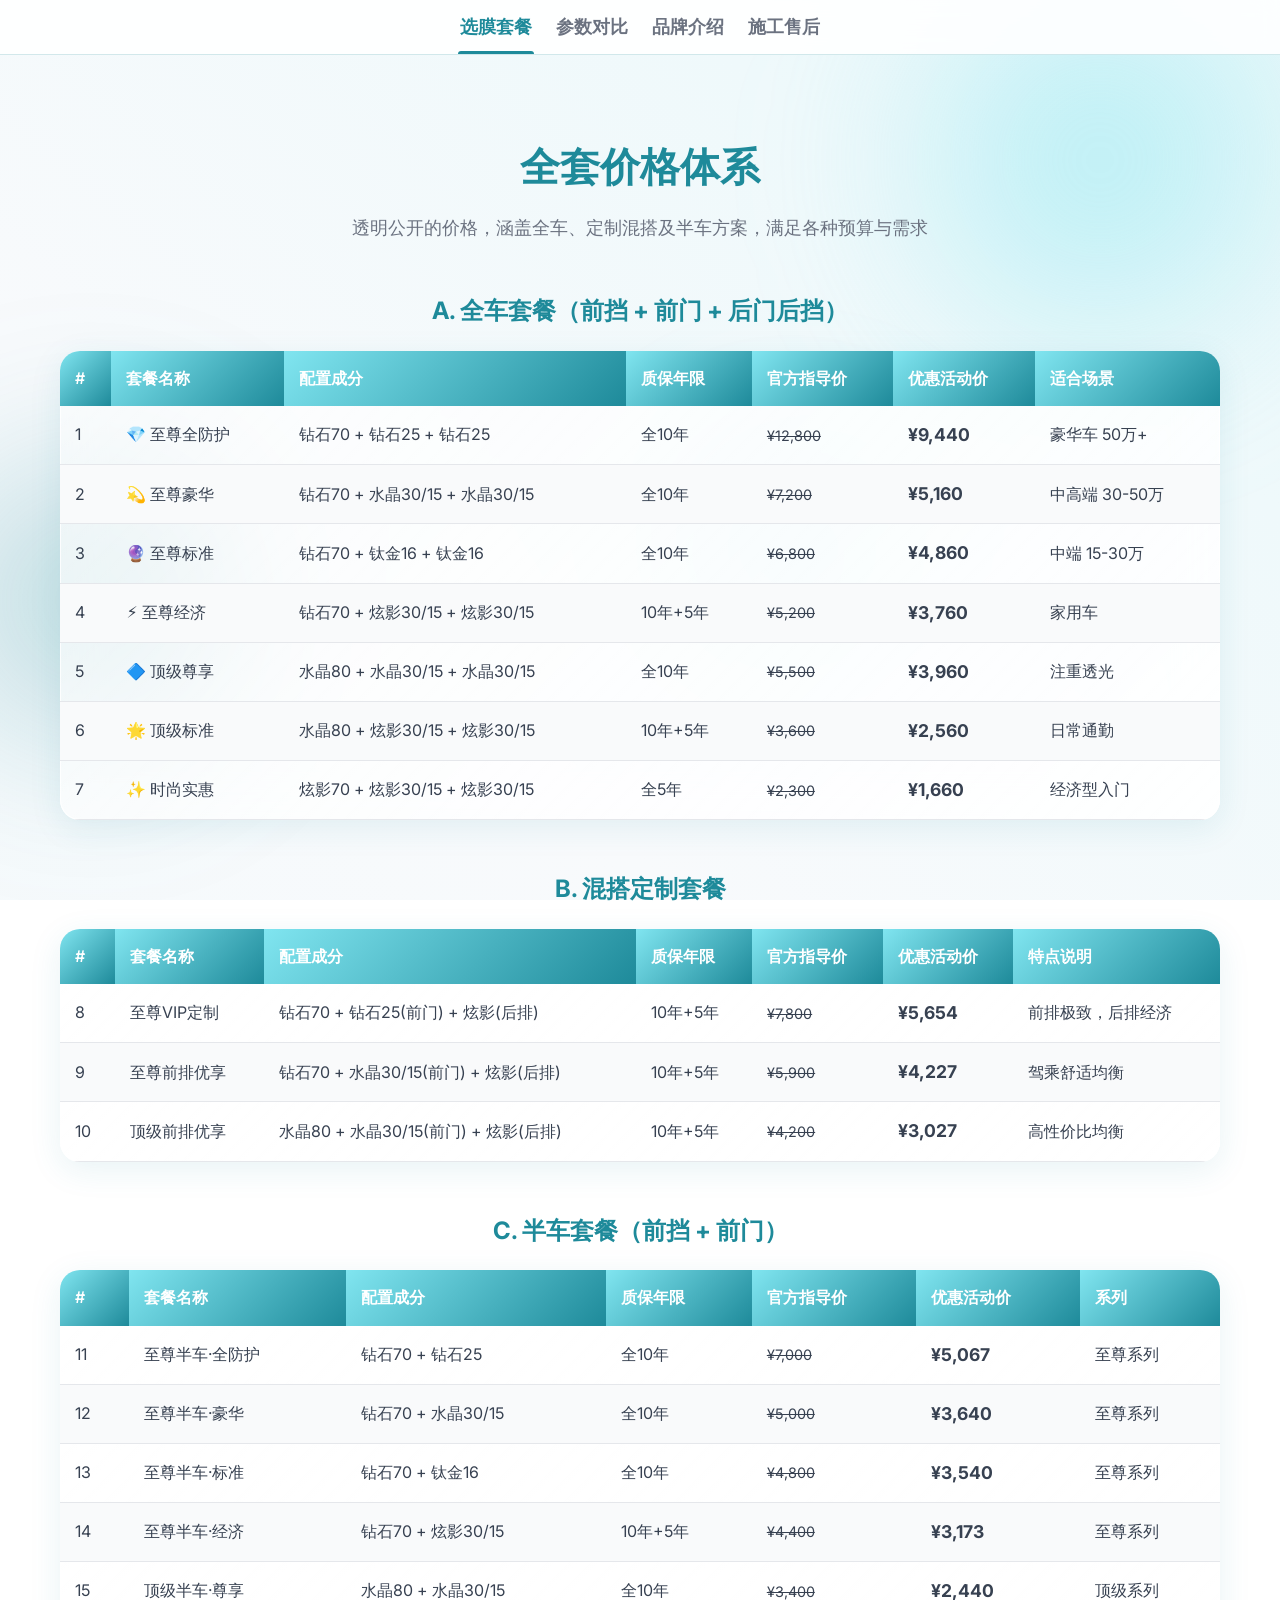
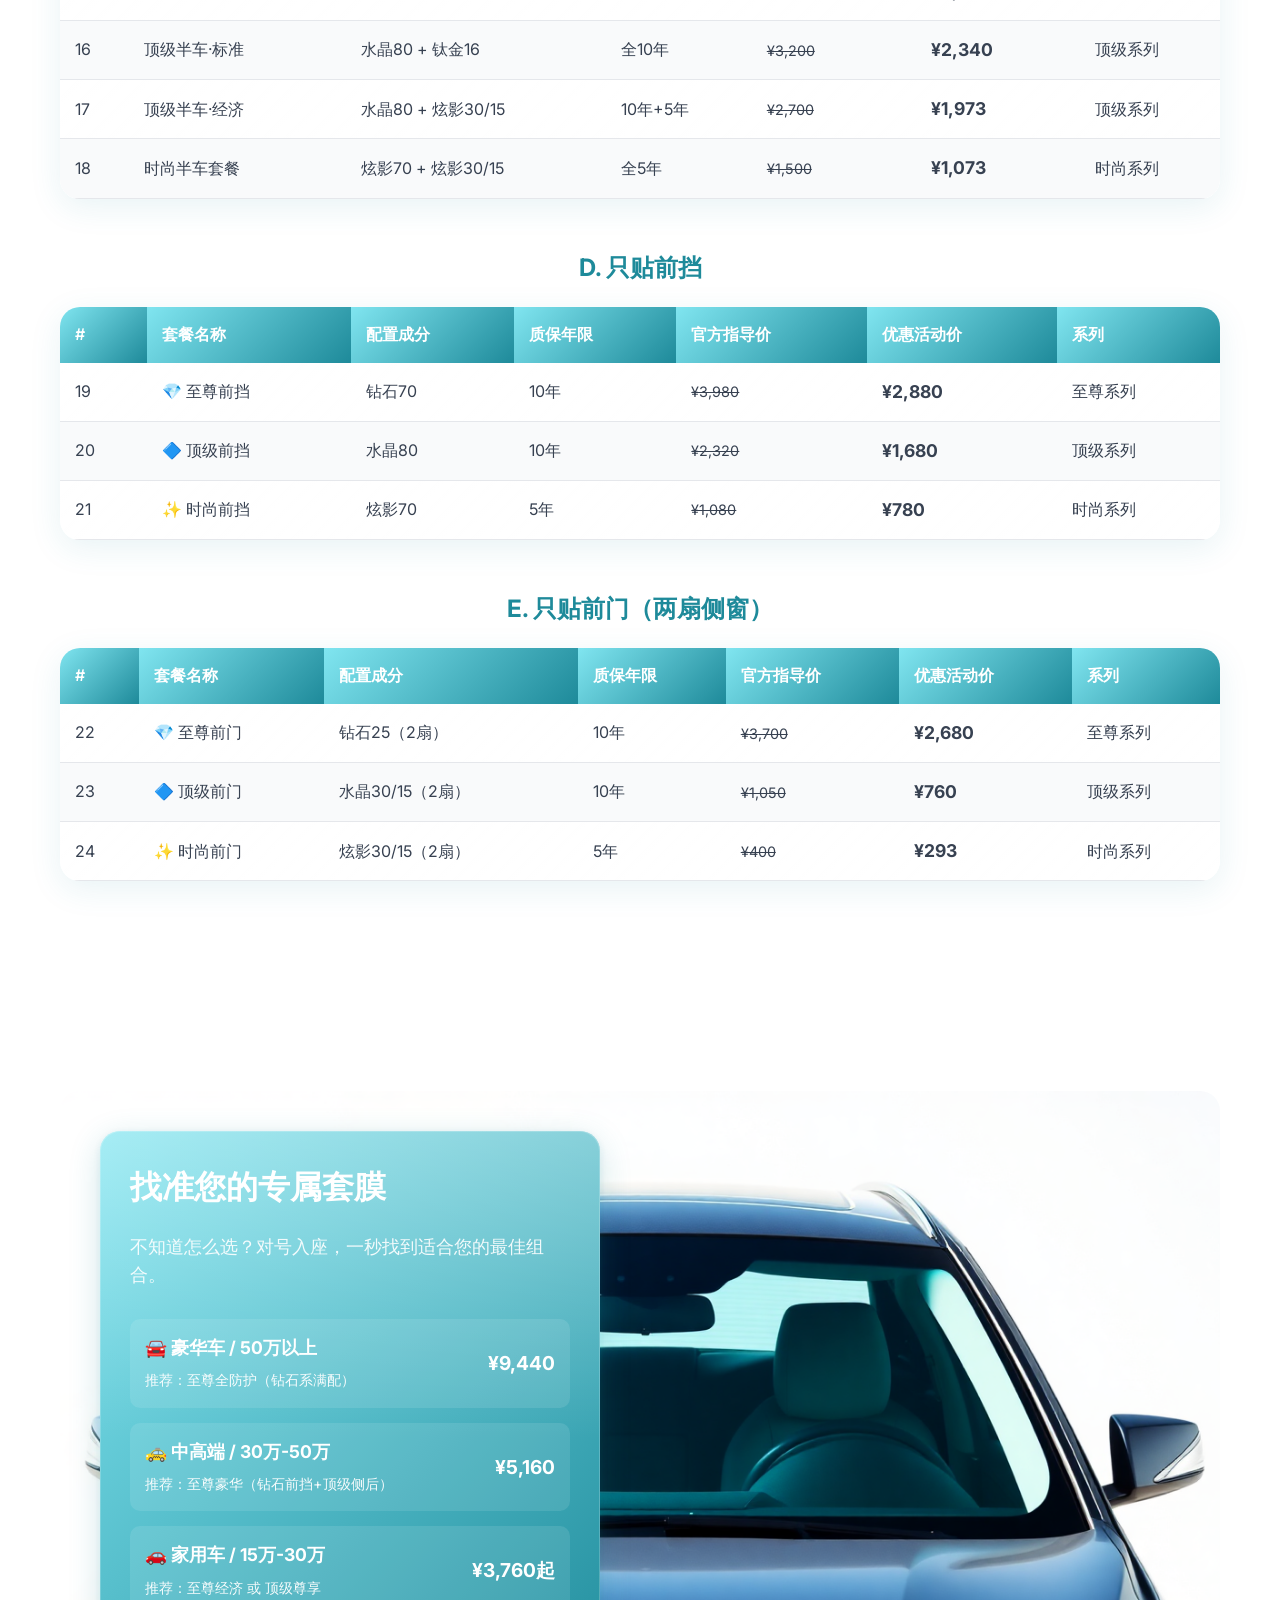
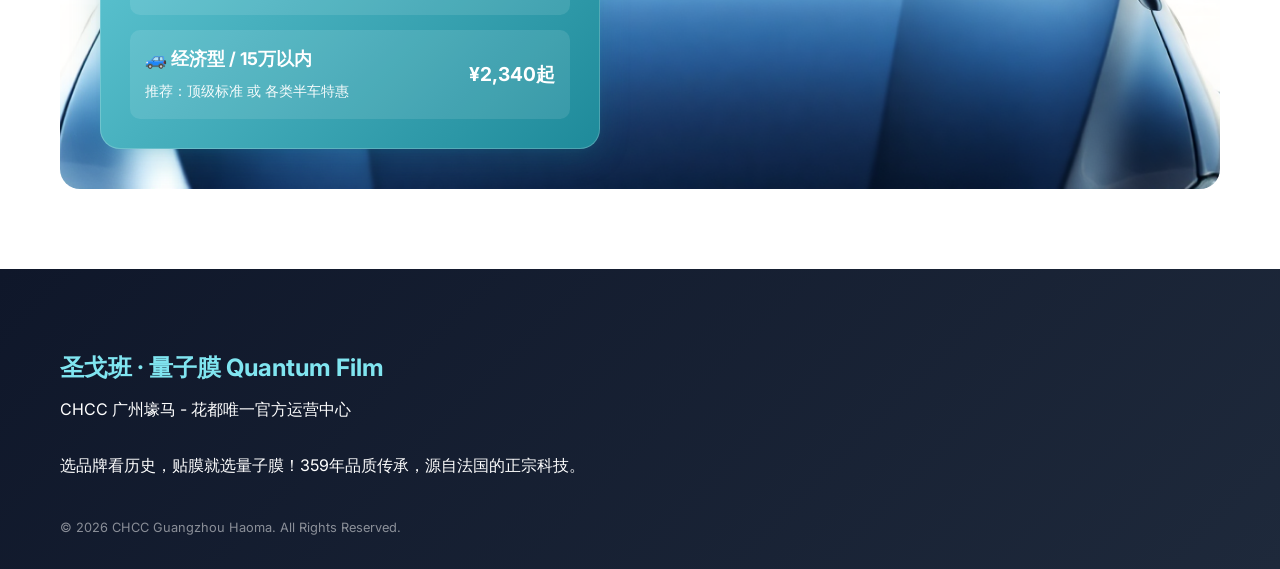
==== commit 403bccce: "UI修复：加点击提示/删竞品图文/修复横滑/调tab宽度/替换施工首图为门店正面图" ====
--- a/index.html
+++ b/index.html
@@ -266,7 +266,8 @@
                 <div style="margin-bottom: 50px;">
                     <h3 style="color: var(--cyan-deep); margin-bottom: 20px; font-size: 1.5rem; text-align: center;">A.
                         全车套餐（前挡 + 前门 + 后门后挡）</h3>
-                    <div class="scroll-hint"><span>左右滑动查看完整参数</span><span
+                    <div class="scroll-hint"><span class="pkg-click-hint" style="margin:0 8px 0 0;">点击列表获详细数据
+                            ·</span><span>左右滑动查看完整参数</span><span
                             class="hint-arrow"><span>›</span><span>›</span><span>›</span></span></div>
                     <div class="pricing-table-container quantum-glass-light">
                         <table class="quantum-table">
@@ -353,7 +354,8 @@
                 <div style="margin-bottom: 50px;">
                     <h3 style="color: var(--cyan-deep); margin-bottom: 20px; font-size: 1.5rem; text-align: center;">B.
                         混搭定制套餐</h3>
-                    <div class="scroll-hint"><span>左右滑动查看完整参数</span><span
+                    <div class="scroll-hint"><span class="pkg-click-hint" style="margin:0 8px 0 0;">点击列表获详细数据
+                            ·</span><span>左右滑动查看完整参数</span><span
                             class="hint-arrow"><span>›</span><span>›</span><span>›</span></span></div>
                     <div class="pricing-table-container quantum-glass-light">
                         <table class="quantum-table">
@@ -404,7 +406,8 @@
                 <div>
                     <h3 style="color: var(--cyan-deep); margin-bottom: 20px; font-size: 1.5rem; text-align: center;">C.
                         半车套餐（前挡 + 前门）</h3>
-                    <div class="scroll-hint"><span>左右滑动查看完整参数</span><span
+                    <div class="scroll-hint"><span class="pkg-click-hint" style="margin:0 8px 0 0;">点击列表获详细数据
+                            ·</span><span>左右滑动查看完整参数</span><span
                             class="hint-arrow"><span>›</span><span>›</span><span>›</span></span></div>
                     <div class="pricing-table-container quantum-glass-light">
                         <table class="quantum-table">
@@ -500,7 +503,8 @@
                 <div style="margin-bottom: 50px; margin-top: 50px;">
                     <h3 style="color: var(--cyan-deep); margin-bottom: 20px; font-size: 1.5rem; text-align: center;">D.
                         只贴前挡</h3>
-                    <div class="scroll-hint"><span>左右滑动查看完整参数</span><span
+                    <div class="scroll-hint"><span class="pkg-click-hint" style="margin:0 8px 0 0;">点击列表获详细数据
+                            ·</span><span>左右滑动查看完整参数</span><span
                             class="hint-arrow"><span>›</span><span>›</span><span>›</span></span></div>
                     <div class="pricing-table-container quantum-glass-light">
                         <table class="quantum-table">
@@ -551,7 +555,8 @@
                 <div style="margin-bottom: 50px;">
                     <h3 style="color: var(--cyan-deep); margin-bottom: 20px; font-size: 1.5rem; text-align: center;">E.
                         只贴前门（两扇侧窗）</h3>
-                    <div class="scroll-hint"><span>左右滑动查看完整参数</span><span
+                    <div class="scroll-hint"><span class="pkg-click-hint" style="margin:0 8px 0 0;">点击列表获详细数据
+                            ·</span><span>左右滑动查看完整参数</span><span
                             class="hint-arrow"><span>›</span><span>›</span><span>›</span></span></div>
                     <div class="pricing-table-container quantum-glass-light">
                         <table class="quantum-table">
@@ -866,78 +871,72 @@
             <div class="container">
                 <div class="section-header">
                     <h2>不惧任何深度比较</h2>
-                    <p>将量子膜钻石70放到聚光灯下，用事实说话</p>
-                </div>
-
-                <div class="grid-2">
-                    <div>
-                        <img src="generated_images/14_comparison.png" alt="竞品对比概念图" class="comparison-image">
-                    </div>
-                    <div>
-                        <div class="scroll-hint"><span>左右滑动查看完整参数</span><span
-                                class="hint-arrow"><span>›</span><span>›</span><span>›</span></span></div>
-                        <div class="pricing-table-container quantum-glass-light" style="margin-bottom: 20px;">
-                            <table class="quantum-table">
-                                <thead>
-                                    <tr>
-                                        <th>品牌代表型号</th>
-                                        <th>工艺层数</th>
-                                        <th>厚度</th>
-                                        <th>质保</th>
-                                    </tr>
-                                </thead>
-                                <tbody>
-                                    <tr style="background-color: rgba(30, 138, 154, 0.1); font-weight: bold;">
-                                        <td>💎 量子膜 钻石70</td>
-                                        <td>10层贵金属</td>
-                                        <td>3.0mil</td>
-                                        <td>10年</td>
-                                    </tr>
-                                    <tr>
-                                        <td>威固 VK70</td>
-                                        <td>7层金属</td>
-                                        <td>1.5mil</td>
-                                        <td>5年</td>
-                                    </tr>
-                                    <tr>
-                                        <td>龙膜 后羿70</td>
-                                        <td>未公开</td>
-                                        <td>2.0mil</td>
-                                        <td>终生(涂层易化)</td>
-                                    </tr>
-                                    <tr>
-                                        <td>3M 晶锐 70</td>
-                                        <td>未公开</td>
-                                        <td>1.5mil</td>
-                                        <td>5年</td>
-                                    </tr>
-                                </tbody>
-                            </table>
+                </div>
+
+                <div>
+                    <div class="scroll-hint"><span>左右滑动查看完整参数</span><span
+                            class="hint-arrow"><span>›</span><span>›</span><span>›</span></span></div>
+                    <div class="pricing-table-container quantum-glass-light" style="margin-bottom: 20px; padding: 0;">
+                        <table class="quantum-table">
+                            <thead>
+                                <tr>
+                                    <th>品牌代表型号</th>
+                                    <th>工艺层数</th>
+                                    <th>厚度</th>
+                                    <th>质保</th>
+                                </tr>
+                            </thead>
+                            <tbody>
+                                <tr style="background-color: rgba(30, 138, 154, 0.1); font-weight: bold;">
+                                    <td>💎 量子膜 钻石70</td>
+                                    <td>10层贵金属</td>
+                                    <td>3.0mil</td>
+                                    <td>10年</td>
+                                </tr>
+                                <tr>
+                                    <td>威固 VK70</td>
+                                    <td>7层金属</td>
+                                    <td>1.5mil</td>
+                                    <td>5年</td>
+                                </tr>
+                                <tr>
+                                    <td>龙膜 后羿70</td>
+                                    <td>未公开</td>
+                                    <td>2.0mil</td>
+                                    <td>终生(涂层易化)</td>
+                                </tr>
+                                <tr>
+                                    <td>3M 晶锐 70</td>
+                                    <td>未公开</td>
+                                    <td>1.5mil</td>
+                                    <td>5年</td>
+                                </tr>
+                            </tbody>
+                        </table>
+                    </div>
+
+                    <div class="advantage-list" style="margin-top: 20px;">
+                        <div class="advantage-item">
+                            <span style="font-size: 1.5rem;">👑</span>
+                            <div>
+                                <strong>工艺制胜：层数最多</strong>
+                                <p style="font-size: 0.9rem; margin-top: 5px;">高达10层的贵金属密织，强效隔挡热能，而行业大多仅有7层或更少。</p>
+                            </div>
                         </div>
-
-                        <div class="advantage-list">
-                            <div class="advantage-item">
-                                <span style="font-size: 1.5rem;">👑</span>
-                                <div>
-                                    <strong>工艺制胜：层数最多</strong>
-                                    <p style="font-size: 0.9rem; margin-top: 5px;">高达10层的贵金属密织，强效隔挡热能，而行业大多仅有7层或更少。</p>
-                                </div>
+                        <div class="advantage-item">
+                            <span style="font-size: 1.5rem;">🛡️</span>
+                            <div>
+                                <strong>铠甲防护：厚度最厚</strong>
+                                <p style="font-size: 0.9rem; margin-top: 5px;">
+                                    厚度达3.0mil，防爆抗穿刺能力远超普通1.5mil竞品，名副其实的安全屏障。</p>
                             </div>
-                            <div class="advantage-item">
-                                <span style="font-size: 1.5rem;">🛡️</span>
-                                <div>
-                                    <strong>铠甲防护：厚度最厚</strong>
-                                    <p style="font-size: 0.9rem; margin-top: 5px;">
-                                        厚度达3.0mil，防爆抗穿刺能力远超普通1.5mil竞品，名副其实的安全屏障。</p>
-                                </div>
-                            </div>
-                            <div class="advantage-item">
-                                <span style="font-size: 1.5rem;">⏳</span>
-                                <div>
-                                    <strong>唯一承诺：不衰减质保</strong>
-                                    <p style="font-size: 0.9rem; margin-top: 5px;">
-                                        不仅敢保10年不氧化，更是极少数敢于书面承诺10年内"隔热衰减不超过1%"的品牌。</p>
-                                </div>
+                        </div>
+                        <div class="advantage-item">
+                            <span style="font-size: 1.5rem;">⏳</span>
+                            <div>
+                                <strong>唯一承诺：不衰减质保</strong>
+                                <p style="font-size: 0.9rem; margin-top: 5px;">
+                                    不仅敢保10年不氧化，更是极少数敢于书面承诺10年内"隔热衰减不超过1%"的品牌。</p>
                             </div>
                         </div>
                     </div>
@@ -1086,7 +1085,7 @@
 
                 <div class="process-grid">
                     <div class="process-card">
-                        <img src="generated_images/08_reception.png" alt="到店接待" class="process-img">
+                        <img src="generated_images/store_front.png" alt="CHCC广州壕马门店" class="process-img">
                         <div class="process-content quantum-glass-light"
                             style="box-shadow: none; border-radius: 0 0 20px 20px;">
                             <span class="process-number">01</span>
--- a/index.css
+++ b/index.css
@@ -25,11 +25,18 @@
   font-size: 1.1rem;
   font-weight: 600;
   color: #6B7280;
-  padding: 15px 20px;
+  padding: 15px 12px;
   cursor: pointer;
   position: relative;
   transition: color 0.3s;
   white-space: nowrap;
+}
+
+@media (max-width: 480px) {
+  .tab-btn {
+    font-size: 0.95rem;
+    padding: 13px 10px;
+  }
 }
 
 .tab-btn:focus-visible {
@@ -1023,9 +1030,16 @@
   }
 
   .nav-action-btn {
-    padding: 6px 15px;
+    padding: 6px 12px;
     font-size: 0.85rem;
   }
+}
+
+/* pkg-click-hint 内嵌在 scroll-hint 里时需要可见颜色 */
+.scroll-hint .pkg-click-hint {
+  color: var(--cyan-deep);
+  font-weight: 600;
+  opacity: 0.85;
 }
 
 /* ===== 圣戈班 Logo + 股票代码 badge ===== */
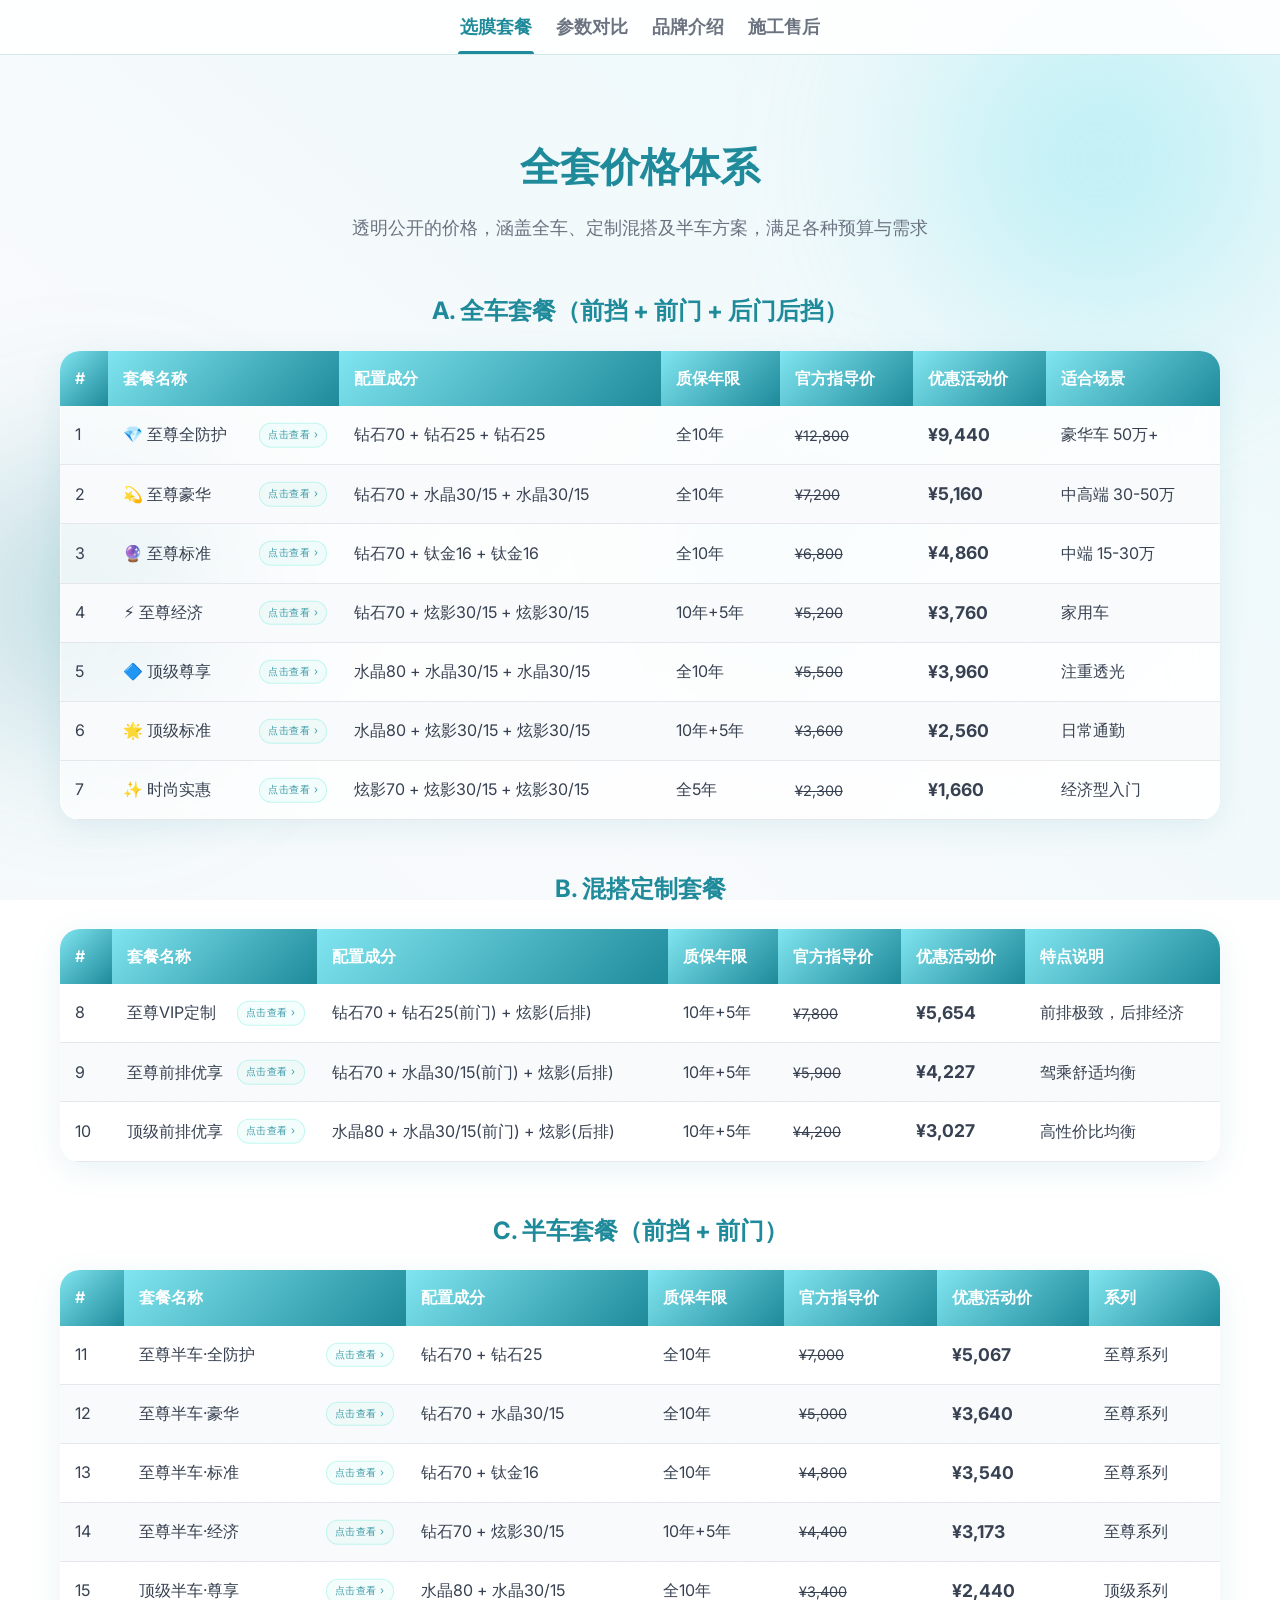
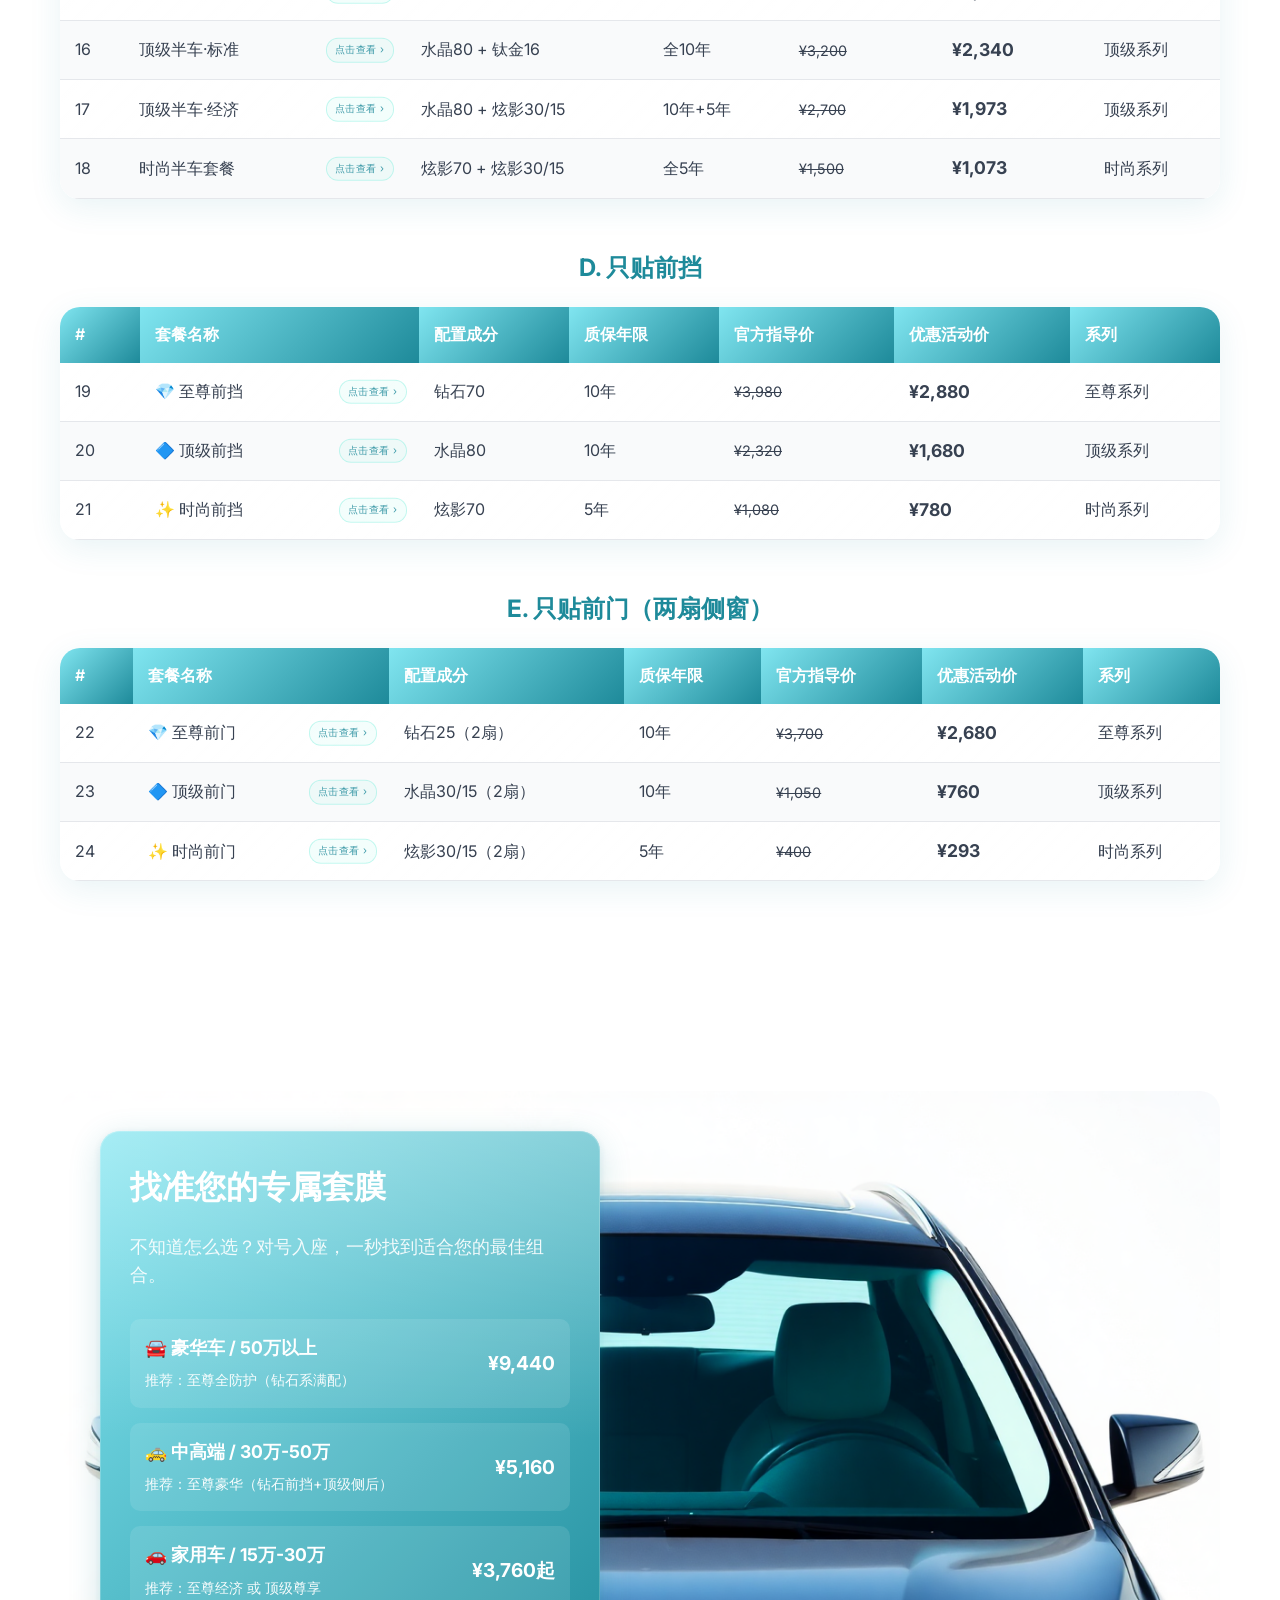
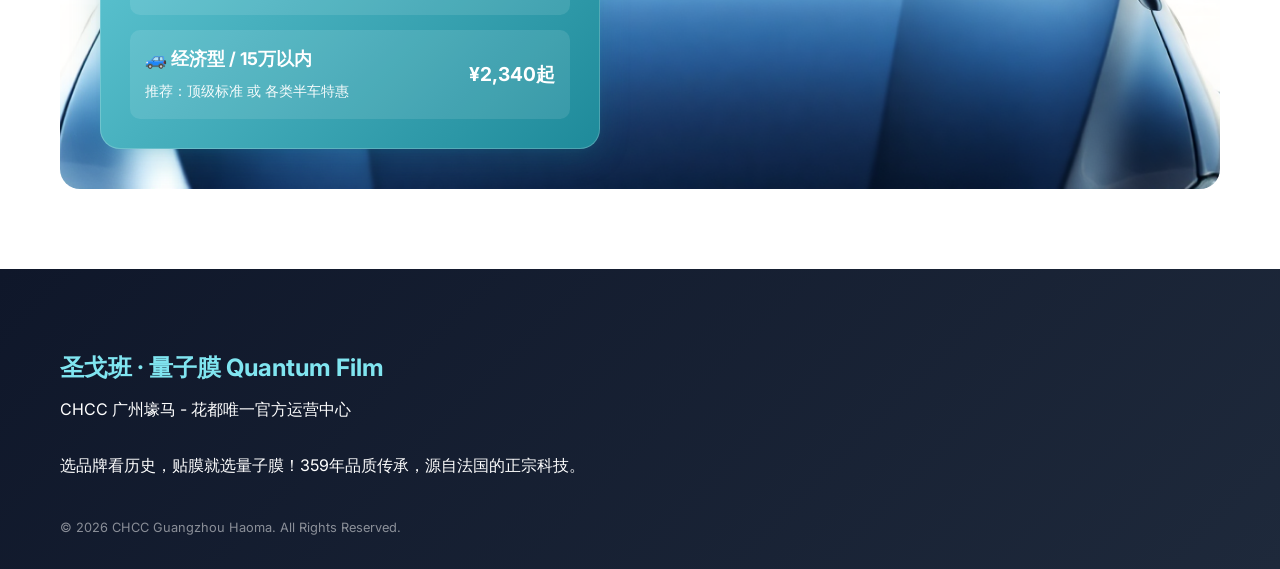
==== commit abc9f72f: "feat: add click indicator to window film pricing table" ====
--- a/index.html
+++ b/index.html
@@ -105,8 +105,28 @@
             font-size: 1.35rem;
             font-weight: 700;
             color: #fff;
-            margin: 0 0 20px;
+            margin: 0 0 12px;
             padding-right: 36px;
+        }
+
+        .pkg-modal-price {
+            display: flex;
+            align-items: center;
+            gap: 12px;
+            margin-bottom: 20px;
+        }
+
+        .pkg-modal-price-old {
+            font-size: 0.9rem;
+            color: rgba(255, 255, 255, 0.4);
+            text-decoration: line-through;
+        }
+
+        .pkg-modal-price-new {
+            font-size: 1.5rem;
+            font-weight: 700;
+            color: rgba(94, 234, 212, 0.95);
+            letter-spacing: 0.02em;
         }
 
         .pkg-modal-films {
@@ -223,12 +243,114 @@
             background: rgba(30, 138, 154, 0.28) !important;
         }
 
+        /* 列表行内点击指示器（纯CSS，不挤压原内容） */
+        #tab-pricing .quantum-table tbody td:nth-child(2) {
+            position: relative;
+            padding-right: 72px; /* 为提示按钮预留空间，避免与长文字重叠 */
+        }
+
+        #tab-pricing .quantum-table tbody td:nth-child(2)::after {
+            content: "点击查看 ›";
+            position: absolute;
+            right: 12px;
+            top: 50%;
+            transform: translateY(-50%);
+            font-size: 0.65rem;
+            color: var(--cyan-deep);
+            border: 1px solid rgba(94, 234, 212, 0.4);
+            padding: 3px 8px;
+            border-radius: 12px;
+            background: rgba(94, 234, 212, 0.08);
+            transition: all 0.25s ease;
+            pointer-events: none;
+            opacity: 0.85;
+            white-space: nowrap;
+            letter-spacing: 0.05em;
+            animation: pulse-border 2s infinite;
+        }
+
+        @keyframes pulse-border {
+            0% { box-shadow: 0 0 0 0 rgba(94, 234, 212, 0.3); }
+            70% { box-shadow: 0 0 0 4px rgba(94, 234, 212, 0); }
+            100% { box-shadow: 0 0 0 0 rgba(94, 234, 212, 0); }
+        }
+
+        #tab-pricing .quantum-table tbody tr:hover td:nth-child(2)::after {
+            background: rgba(94, 234, 212, 0.25);
+            border-color: rgba(94, 234, 212, 0.9);
+            color: #fff;
+            opacity: 1;
+            box-shadow: 0 0 10px rgba(94, 234, 212, 0.4);
+            right: 8px;
+            animation: none; /* 悬停时停止脉冲 */
+        }
+
         .pkg-click-hint {
             font-size: 0.72rem;
-            color: rgba(255, 255, 255, 0.3);
+            color: var(--cyan-deep);
+            font-weight: 600;
             text-align: center;
             margin-top: 8px;
             letter-spacing: 0.02em;
+            opacity: 0.85;
+        }
+
+        .tap-icon {
+            display: inline-flex;
+            flex-direction: column;
+            gap: 1px;
+            align-items: center;
+            margin-left: 6px;
+            margin-right: 2px;
+            vertical-align: middle;
+            animation: tap-down 1.2s ease-in-out infinite;
+        }
+
+        .tap-icon span {
+            display: block;
+            width: 0;
+            height: 0;
+            border-left: 4px solid transparent;
+            border-right: 4px solid transparent;
+            border-top: 5px solid var(--cyan-deep);
+            opacity: 0;
+        }
+
+        .tap-icon span:nth-child(1) {
+            animation: tap-seq 1.2s 0s ease-in-out infinite;
+        }
+
+        .tap-icon span:nth-child(2) {
+            animation: tap-seq 1.2s 0.18s ease-in-out infinite;
+        }
+
+        .tap-icon span:nth-child(3) {
+            animation: tap-seq 1.2s 0.36s ease-in-out infinite;
+        }
+
+        @keyframes tap-seq {
+
+            0%,
+            50%,
+            100% {
+                opacity: 0;
+            }
+
+            25% {
+                opacity: 1;
+            }
+        }
+
+        @keyframes tap-down {
+
+            0%,
+            100% {
+                transform: translateY(0);
+            }
+
+            50% {
+                transform: translateY(2px);
+            }
         }
     </style>
 </head>
@@ -266,7 +388,8 @@
                 <div style="margin-bottom: 50px;">
                     <h3 style="color: var(--cyan-deep); margin-bottom: 20px; font-size: 1.5rem; text-align: center;">A.
                         全车套餐（前挡 + 前门 + 后门后挡）</h3>
-                    <div class="scroll-hint"><span class="pkg-click-hint" style="margin:0 8px 0 0;">点击列表获详细数据
+                    <div class="scroll-hint"><span class="pkg-click-hint" style="margin:0 8px 0 0;">点击列表获详细数据<span
+                                class="tap-icon"><span></span><span></span><span></span></span>
                             ·</span><span>左右滑动查看完整参数</span><span
                             class="hint-arrow"><span>›</span><span>›</span><span>›</span></span></div>
                     <div class="pricing-table-container quantum-glass-light">
@@ -354,7 +477,8 @@
                 <div style="margin-bottom: 50px;">
                     <h3 style="color: var(--cyan-deep); margin-bottom: 20px; font-size: 1.5rem; text-align: center;">B.
                         混搭定制套餐</h3>
-                    <div class="scroll-hint"><span class="pkg-click-hint" style="margin:0 8px 0 0;">点击列表获详细数据
+                    <div class="scroll-hint"><span class="pkg-click-hint" style="margin:0 8px 0 0;">点击列表获详细数据<span
+                                class="tap-icon"><span></span><span></span><span></span></span>
                             ·</span><span>左右滑动查看完整参数</span><span
                             class="hint-arrow"><span>›</span><span>›</span><span>›</span></span></div>
                     <div class="pricing-table-container quantum-glass-light">
@@ -406,7 +530,8 @@
                 <div>
                     <h3 style="color: var(--cyan-deep); margin-bottom: 20px; font-size: 1.5rem; text-align: center;">C.
                         半车套餐（前挡 + 前门）</h3>
-                    <div class="scroll-hint"><span class="pkg-click-hint" style="margin:0 8px 0 0;">点击列表获详细数据
+                    <div class="scroll-hint"><span class="pkg-click-hint" style="margin:0 8px 0 0;">点击列表获详细数据<span
+                                class="tap-icon"><span></span><span></span><span></span></span>
                             ·</span><span>左右滑动查看完整参数</span><span
                             class="hint-arrow"><span>›</span><span>›</span><span>›</span></span></div>
                     <div class="pricing-table-container quantum-glass-light">
@@ -503,7 +628,8 @@
                 <div style="margin-bottom: 50px; margin-top: 50px;">
                     <h3 style="color: var(--cyan-deep); margin-bottom: 20px; font-size: 1.5rem; text-align: center;">D.
                         只贴前挡</h3>
-                    <div class="scroll-hint"><span class="pkg-click-hint" style="margin:0 8px 0 0;">点击列表获详细数据
+                    <div class="scroll-hint"><span class="pkg-click-hint" style="margin:0 8px 0 0;">点击列表获详细数据<span
+                                class="tap-icon"><span></span><span></span><span></span></span>
                             ·</span><span>左右滑动查看完整参数</span><span
                             class="hint-arrow"><span>›</span><span>›</span><span>›</span></span></div>
                     <div class="pricing-table-container quantum-glass-light">
@@ -555,7 +681,8 @@
                 <div style="margin-bottom: 50px;">
                     <h3 style="color: var(--cyan-deep); margin-bottom: 20px; font-size: 1.5rem; text-align: center;">E.
                         只贴前门（两扇侧窗）</h3>
-                    <div class="scroll-hint"><span class="pkg-click-hint" style="margin:0 8px 0 0;">点击列表获详细数据
+                    <div class="scroll-hint"><span class="pkg-click-hint" style="margin:0 8px 0 0;">点击列表获详细数据<span
+                                class="tap-icon"><span></span><span></span><span></span></span>
                             ·</span><span>左右滑动查看完整参数</span><span
                             class="hint-arrow"><span>›</span><span>›</span><span>›</span></span></div>
                     <div class="pricing-table-container quantum-glass-light">
@@ -1232,6 +1359,7 @@
             <button class="pkg-modal-close" id="pkgModalClose" aria-label="关闭">✕</button>
             <p class="pkg-modal-cat" id="pkgModalCat"></p>
             <h2 class="pkg-modal-title" id="pkgModalTitle"></h2>
+            <div class="pkg-modal-price" id="pkgModalPrice"></div>
             <div class="pkg-modal-films" id="pkgModalFilms"></div>
             <div class="pkg-modal-footer" id="pkgModalFooter"></div>
         </div>
@@ -1257,34 +1385,34 @@
         // films: [{pos, film}] — film 可以是单个型号名，或 [型号A, 型号B]（可选透光率）
         var PKG_DATA = {
             // A. 全车套餐
-            1: { name: '💎 至尊全防护', cat: 'A · 全车套餐', warranty: '全10年双重质保', films: [{ pos: '前挡', film: '钻石70' }, { pos: '前门（2扇）', film: '钻石25' }, { pos: '后门+后挡', film: '钻石25' }] },
-            2: { name: '💫 至尊豪华', cat: 'A · 全车套餐', warranty: '全10年双重质保', films: [{ pos: '前挡', film: '钻石70' }, { pos: '前门（2扇）', film: ['水晶30', '水晶15'] }, { pos: '后门+后挡', film: ['水晶30', '水晶15'] }] },
-            3: { name: '🔮 至尊标准', cat: 'A · 全车套餐', warranty: '全10年双重质保', films: [{ pos: '前挡', film: '钻石70' }, { pos: '前门（2扇）', film: '钛金16' }, { pos: '后门+后挡', film: '钛金16' }] },
-            4: { name: '⚡ 至尊经济', cat: 'A · 全车套餐', warranty: '前挡10年+侧后5年', films: [{ pos: '前挡', film: '钻石70' }, { pos: '前门（2扇）', film: ['炫影30', '炫影15'] }, { pos: '后门+后挡', film: ['炫影30', '炫影15'] }] },
-            5: { name: '🔷 顶级尊享', cat: 'A · 全车套餐', warranty: '全10年质保', films: [{ pos: '前挡', film: '水晶80' }, { pos: '前门（2扇）', film: ['水晶30', '水晶15'] }, { pos: '后门+后挡', film: ['水晶30', '水晶15'] }] },
-            6: { name: '🌟 顶级标准', cat: 'A · 全车套餐', warranty: '前挡10年+侧后5年', films: [{ pos: '前挡', film: '水晶80' }, { pos: '前门（2扇）', film: ['炫影30', '炫影15'] }, { pos: '后门+后挡', film: ['炫影30', '炫影15'] }] },
-            7: { name: '✨ 时尚实惠', cat: 'A · 全车套餐', warranty: '全5年质保', films: [{ pos: '前挡', film: '炫影70' }, { pos: '前门（2扇）', film: ['炫影30', '炫影15'] }, { pos: '后门+后挡', film: ['炫影30', '炫影15'] }] },
+            1: { name: '💎 至尊全防护', cat: 'A · 全车套餐', priceOld: '¥12,800', priceNew: '¥9,440', warranty: '全10年双重质保', films: [{ pos: '前挡', film: '钻石70' }, { pos: '前门（2扇）', film: '钻石25' }, { pos: '后门+后挡', film: '钻石25' }] },
+            2: { name: '💫 至尊豪华', cat: 'A · 全车套餐', priceOld: '¥7,200', priceNew: '¥5,160', warranty: '全10年双重质保', films: [{ pos: '前挡', film: '钻石70' }, { pos: '前门（2扇）', film: ['水晶30', '水晶15'] }, { pos: '后门+后挡', film: ['水晶30', '水晶15'] }] },
+            3: { name: '🔮 至尊标准', cat: 'A · 全车套餐', priceOld: '¥6,800', priceNew: '¥4,860', warranty: '全10年双重质保', films: [{ pos: '前挡', film: '钻石70' }, { pos: '前门（2扇）', film: '钛金16' }, { pos: '后门+后挡', film: '钛金16' }] },
+            4: { name: '⚡ 至尊经济', cat: 'A · 全车套餐', priceOld: '¥5,200', priceNew: '¥3,760', warranty: '前挡10年+侧后5年', films: [{ pos: '前挡', film: '钻石70' }, { pos: '前门（2扇）', film: ['炫影30', '炫影15'] }, { pos: '后门+后挡', film: ['炫影30', '炫影15'] }] },
+            5: { name: '🔷 顶级尊享', cat: 'A · 全车套餐', priceOld: '¥5,500', priceNew: '¥3,960', warranty: '全10年质保', films: [{ pos: '前挡', film: '水晶80' }, { pos: '前门（2扇）', film: ['水晶30', '水晶15'] }, { pos: '后门+后挡', film: ['水晶30', '水晶15'] }] },
+            6: { name: '🌟 顶级标准', cat: 'A · 全车套餐', priceOld: '¥3,600', priceNew: '¥2,560', warranty: '前挡10年+侧后5年', films: [{ pos: '前挡', film: '水晶80' }, { pos: '前门（2扇）', film: ['炫影30', '炫影15'] }, { pos: '后门+后挡', film: ['炫影30', '炫影15'] }] },
+            7: { name: '✨ 时尚实惠', cat: 'A · 全车套餐', priceOld: '¥2,300', priceNew: '¥1,660', warranty: '全5年质保', films: [{ pos: '前挡', film: '炫影70' }, { pos: '前门（2扇）', film: ['炫影30', '炫影15'] }, { pos: '后门+后挡', film: ['炫影30', '炫影15'] }] },
             // B. 混搭定制
-            8: { name: '至尊VIP定制', cat: 'B · 混搭定制套餐', warranty: '前排10年+后排5年', films: [{ pos: '前挡', film: '钻石70' }, { pos: '前门（2扇）', film: '钻石25' }, { pos: '后门+后挡', film: ['炫影30', '炫影15'] }] },
-            9: { name: '至尊前排优享', cat: 'B · 混搭定制套餐', warranty: '前排10年+后排5年', films: [{ pos: '前挡', film: '钻石70' }, { pos: '前门（2扇）', film: ['水晶30', '水晶15'] }, { pos: '后门+后挡', film: ['炫影30', '炫影15'] }] },
-            10: { name: '顶级前排优享', cat: 'B · 混搭定制套餐', warranty: '前排10年+后排5年', films: [{ pos: '前挡', film: '水晶80' }, { pos: '前门（2扇）', film: ['水晶30', '水晶15'] }, { pos: '后门+后挡', film: ['炫影30', '炫影15'] }] },
+            8: { name: '至尊VIP定制', cat: 'B · 混搭定制套餐', priceOld: '¥7,800', priceNew: '¥5,654', warranty: '前排10年+后排5年', films: [{ pos: '前挡', film: '钻石70' }, { pos: '前门（2扇）', film: '钻石25' }, { pos: '后门+后挡', film: ['炫影30', '炫影15'] }] },
+            9: { name: '至尊前排优享', cat: 'B · 混搭定制套餐', priceOld: '¥5,900', priceNew: '¥4,227', warranty: '前排10年+后排5年', films: [{ pos: '前挡', film: '钻石70' }, { pos: '前门（2扇）', film: ['水晶30', '水晶15'] }, { pos: '后门+后挡', film: ['炫影30', '炫影15'] }] },
+            10: { name: '顶级前排优享', cat: 'B · 混搭定制套餐', priceOld: '¥4,200', priceNew: '¥3,027', warranty: '前排10年+后排5年', films: [{ pos: '前挡', film: '水晶80' }, { pos: '前门（2扇）', film: ['水晶30', '水晶15'] }, { pos: '后门+后挡', film: ['炫影30', '炫影15'] }] },
             // C. 半车套餐
-            11: { name: '至尊半车·全防护', cat: 'C · 半车套餐（前挡+前门）', warranty: '全10年双重质保', films: [{ pos: '前挡', film: '钻石70' }, { pos: '前门（2扇）', film: '钻石25' }] },
-            12: { name: '至尊半车·豪华', cat: 'C · 半车套餐（前挡+前门）', warranty: '全10年质保', films: [{ pos: '前挡', film: '钻石70' }, { pos: '前门（2扇）', film: ['水晶30', '水晶15'] }] },
-            13: { name: '至尊半车·标准', cat: 'C · 半车套餐（前挡+前门）', warranty: '全10年质保', films: [{ pos: '前挡', film: '钻石70' }, { pos: '前门（2扇）', film: '钛金16' }] },
-            14: { name: '至尊半车·经济', cat: 'C · 半车套餐（前挡+前门）', warranty: '前挡10年+前门5年', films: [{ pos: '前挡', film: '钻石70' }, { pos: '前门（2扇）', film: ['炫影30', '炫影15'] }] },
-            15: { name: '顶级半车·尊享', cat: 'C · 半车套餐（前挡+前门）', warranty: '全10年质保', films: [{ pos: '前挡', film: '水晶80' }, { pos: '前门（2扇）', film: ['水晶30', '水晶15'] }] },
-            16: { name: '顶级半车·标准', cat: 'C · 半车套餐（前挡+前门）', warranty: '全10年质保', films: [{ pos: '前挡', film: '水晶80' }, { pos: '前门（2扇）', film: '钛金16' }] },
-            17: { name: '顶级半车·经济', cat: 'C · 半车套餐（前挡+前门）', warranty: '前挡10年+前门5年', films: [{ pos: '前挡', film: '水晶80' }, { pos: '前门（2扇）', film: ['炫影30', '炫影15'] }] },
-            18: { name: '时尚半车套餐', cat: 'C · 半车套餐（前挡+前门）', warranty: '全5年质保', films: [{ pos: '前挡', film: '炫影70' }, { pos: '前门（2扇）', film: ['炫影30', '炫影15'] }] },
+            11: { name: '至尊半车·全防护', cat: 'C · 半车套餐（前挡+前门）', priceOld: '¥7,000', priceNew: '¥5,067', warranty: '全10年双重质保', films: [{ pos: '前挡', film: '钻石70' }, { pos: '前门（2扇）', film: '钻石25' }] },
+            12: { name: '至尊半车·豪华', cat: 'C · 半车套餐（前挡+前门）', priceOld: '¥5,000', priceNew: '¥3,640', warranty: '全10年质保', films: [{ pos: '前挡', film: '钻石70' }, { pos: '前门（2扇）', film: ['水晶30', '水晶15'] }] },
+            13: { name: '至尊半车·标准', cat: 'C · 半车套餐（前挡+前门）', priceOld: '¥4,800', priceNew: '¥3,540', warranty: '全10年质保', films: [{ pos: '前挡', film: '钻石70' }, { pos: '前门（2扇）', film: '钛金16' }] },
+            14: { name: '至尊半车·经济', cat: 'C · 半车套餐（前挡+前门）', priceOld: '¥4,400', priceNew: '¥3,173', warranty: '前挡10年+前门5年', films: [{ pos: '前挡', film: '钻石70' }, { pos: '前门（2扇）', film: ['炫影30', '炫影15'] }] },
+            15: { name: '顶级半车·尊享', cat: 'C · 半车套餐（前挡+前门）', priceOld: '¥3,400', priceNew: '¥2,440', warranty: '全10年质保', films: [{ pos: '前挡', film: '水晶80' }, { pos: '前门（2扇）', film: ['水晶30', '水晶15'] }] },
+            16: { name: '顶级半车·标准', cat: 'C · 半车套餐（前挡+前门）', priceOld: '¥3,200', priceNew: '¥2,340', warranty: '全10年质保', films: [{ pos: '前挡', film: '水晶80' }, { pos: '前门（2扇）', film: '钛金16' }] },
+            17: { name: '顶级半车·经济', cat: 'C · 半车套餐（前挡+前门）', priceOld: '¥2,700', priceNew: '¥1,973', warranty: '前挡10年+前门5年', films: [{ pos: '前挡', film: '水晶80' }, { pos: '前门（2扇）', film: ['炫影30', '炫影15'] }] },
+            18: { name: '时尚半车套餐', cat: 'C · 半车套餐（前挡+前门）', priceOld: '¥1,500', priceNew: '¥1,073', warranty: '全5年质保', films: [{ pos: '前挡', film: '炫影70' }, { pos: '前门（2扇）', film: ['炫影30', '炫影15'] }] },
             // D. 只贴前挡
-            19: { name: '💎 至尊前挡', cat: 'D · 只贴前挡', warranty: '10年双重质保', films: [{ pos: '前挡', film: '钻石70' }] },
-            20: { name: '🔷 顶级前挡', cat: 'D · 只贴前挡', warranty: '10年质保', films: [{ pos: '前挡', film: '水晶80' }] },
-            21: { name: '✨ 时尚前挡', cat: 'D · 只贴前挡', warranty: '5年质保', films: [{ pos: '前挡', film: '炫影70' }] },
+            19: { name: '💎 至尊前挡', cat: 'D · 只贴前挡', priceOld: '¥3,980', priceNew: '¥2,880', warranty: '10年双重质保', films: [{ pos: '前挡', film: '钻石70' }] },
+            20: { name: '🔷 顶级前挡', cat: 'D · 只贴前挡', priceOld: '¥2,320', priceNew: '¥1,680', warranty: '10年质保', films: [{ pos: '前挡', film: '水晶80' }] },
+            21: { name: '✨ 时尚前挡', cat: 'D · 只贴前挡', priceOld: '¥1,080', priceNew: '¥780', warranty: '5年质保', films: [{ pos: '前挡', film: '炫影70' }] },
             // E. 只贴前门
-            22: { name: '💎 至尊前门', cat: 'E · 只贴前门（两扇侧窗）', warranty: '10年质保', films: [{ pos: '前门（2扇）', film: '钻石25' }] },
-            23: { name: '🔷 顶级前门', cat: 'E · 只贴前门（两扇侧窗）', warranty: '10年质保', films: [{ pos: '前门（2扇）', film: ['水晶30', '水晶15'] }] },
-            24: { name: '✨ 时尚前门', cat: 'E · 只贴前门（两扇侧窗）', warranty: '5年质保', films: [{ pos: '前门（2扇）', film: ['炫影30', '炫影15'] }] }
+            22: { name: '💎 至尊前门', cat: 'E · 只贴前门（两扇侧窗）', priceOld: '¥3,700', priceNew: '¥2,680', warranty: '10年质保', films: [{ pos: '前门（2扇）', film: '钻石25' }] },
+            23: { name: '🔷 顶级前门', cat: 'E · 只贴前门（两扇侧窗）', priceOld: '¥1,050', priceNew: '¥760', warranty: '10年质保', films: [{ pos: '前门（2扇）', film: ['水晶30', '水晶15'] }] },
+            24: { name: '✨ 时尚前门', cat: 'E · 只贴前门（两扇侧窗）', priceOld: '¥400', priceNew: '¥293', warranty: '5年质保', films: [{ pos: '前门（2扇）', film: ['炫影30', '炫影15'] }] }
         };
 
         // ===== 弹窗逻辑 =====
@@ -1292,6 +1420,7 @@
         var modalClose = document.getElementById('pkgModalClose');
         var modalCat = document.getElementById('pkgModalCat');
         var modalTitle = document.getElementById('pkgModalTitle');
+        var modalPrice = document.getElementById('pkgModalPrice');
         var modalFilms = document.getElementById('pkgModalFilms');
         var modalFooter = document.getElementById('pkgModalFooter');
 
@@ -1349,6 +1478,7 @@
             if (!pkg) return;
             modalCat.textContent = pkg.cat;
             modalTitle.textContent = pkg.name;
+            modalPrice.innerHTML = '<span class="pkg-modal-price-old">' + pkg.priceOld + '</span><span class="pkg-modal-price-new">' + pkg.priceNew + '</span>';
             var filmsHtml = '';
             pkg.films.forEach(function (item) {
                 var isArr = Array.isArray(item.film);
--- a/index.css
+++ b/index.css
@@ -386,11 +386,20 @@
   }
 
   section {
-    padding: 50px 0;
+    padding: 30px 0;
+  }
+
+  .section-header {
+    margin-bottom: 25px;
   }
 
   .section-header h2 {
-    font-size: 2rem;
+    font-size: 1.6rem;
+    margin-bottom: 10px;
+  }
+
+  .section-header p {
+    font-size: 0.9rem;
   }
 }
 
@@ -702,6 +711,33 @@
   color: #374151;
 }
 
+/* 移动端表格压缩优化 */
+@media (max-width: 768px) {
+  .quantum-table {
+    min-width: 600px;
+    font-size: 0.75rem;
+  }
+
+  .quantum-table th {
+    padding: 8px 6px;
+    font-size: 0.7rem;
+    line-height: 1.3;
+  }
+
+  .quantum-table td {
+    padding: 8px 6px;
+    line-height: 1.4;
+  }
+
+  .price-old {
+    font-size: 0.7rem;
+  }
+
+  .price-new {
+    font-size: 0.85rem;
+  }
+}
+
 .quantum-table tr:nth-child(even) td {
   background-color: #F9FAFB;
 }
@@ -839,15 +875,179 @@
 @media (max-width: 768px) {
   .faq-grid {
     grid-template-columns: 1fr;
+    gap: 12px;
+    padding: 20px !important;
+  }
+
+  .faq-item {
+    padding: 16px !important;
+  }
+
+  .faq-item h3 {
+    font-size: 0.9rem;
+    margin-bottom: 8px;
+  }
+
+  .faq-item p {
+    font-size: 0.82rem;
+    line-height: 1.5;
+    padding-left: 24px;
   }
 
   .process-grid {
     grid-template-columns: 1fr;
+    gap: 20px;
+  }
+
+  .process-img {
+    height: 160px;
+  }
+
+  .process-content {
+    padding: 18px !important;
+  }
+
+  .process-card h3 {
+    font-size: 1rem;
+  }
+
+  .process-card p {
+    font-size: 0.85rem;
   }
 
   .feature-item,
   .feature-item:nth-child(even) {
     flex-direction: column;
+    margin-bottom: 30px;
+    gap: 20px;
+  }
+
+  .feature-content h3 {
+    font-size: 1.5rem;
+  }
+
+  .feature-content p {
+    font-size: 0.95rem;
+  }
+
+  /* 推荐卡片紧凑化 */
+  .recommendation-banner {
+    padding: 20px !important;
+    min-height: 300px;
+  }
+
+  .recommend-content {
+    padding: 18px !important;
+  }
+
+  .recommend-content h2 {
+    font-size: 1.4rem !important;
+    margin-bottom: 12px !important;
+  }
+
+  .recommend-content p {
+    font-size: 0.9rem !important;
+    margin-bottom: 18px !important;
+  }
+
+  .recommend-content > div {
+    gap: 10px !important;
+  }
+
+  .recommend-content > div > div {
+    padding: 12px !important;
+    border-radius: 8px !important;
+  }
+
+  .recommend-content h4 {
+    font-size: 0.9rem !important;
+    margin-bottom: 3px !important;
+  }
+
+  .recommend-content span {
+    font-size: 0.78rem !important;
+  }
+
+  .recommend-content strong {
+    font-size: 0.95rem !important;
+  }
+
+  /* 参数表格区域压缩 */
+  .quantum-glass-light {
+    padding: 18px !important;
+  }
+
+  .quantum-glass-light h3 {
+    font-size: 1.1rem !important;
+    margin: 20px 0 12px !important;
+  }
+
+  .quantum-glass-light h3:first-of-type {
+    margin-top: 0 !important;
+  }
+
+  /* Hero区域优化 */
+  .hero h1 {
+    font-size: 2.2rem;
+  }
+
+  .hero h2 {
+    font-size: 1.3rem;
+    margin-bottom: 15px;
+  }
+
+  .hero p {
+    font-size: 1rem;
+    margin-bottom: 25px;
+  }
+
+  .hero-buttons {
+    flex-direction: column;
+    gap: 12px;
+  }
+
+  .hero-buttons .btn {
+    width: 100%;
+    text-align: center;
+  }
+
+  /* 信任卡片压缩 */
+  .trust-card {
+    padding: 20px 15px !important;
+  }
+
+  .trust-card img {
+    width: 48px;
+    height: 48px;
+    margin-bottom: 12px;
+  }
+
+  .trust-card h3 {
+    font-size: 1.05rem;
+    margin-bottom: 8px;
+  }
+
+  .trust-card p {
+    font-size: 0.85rem;
+  }
+
+  /* 优势列表压缩 */
+  .advantage-item {
+    padding: 12px 15px !important;
+    gap: 12px;
+  }
+
+  .advantage-item span {
+    font-size: 1.2rem !important;
+  }
+
+  .advantage-item strong {
+    font-size: 0.95rem;
+  }
+
+  .advantage-item p {
+    font-size: 0.82rem !important;
+    margin-top: 3px !important;
   }
 }
 
